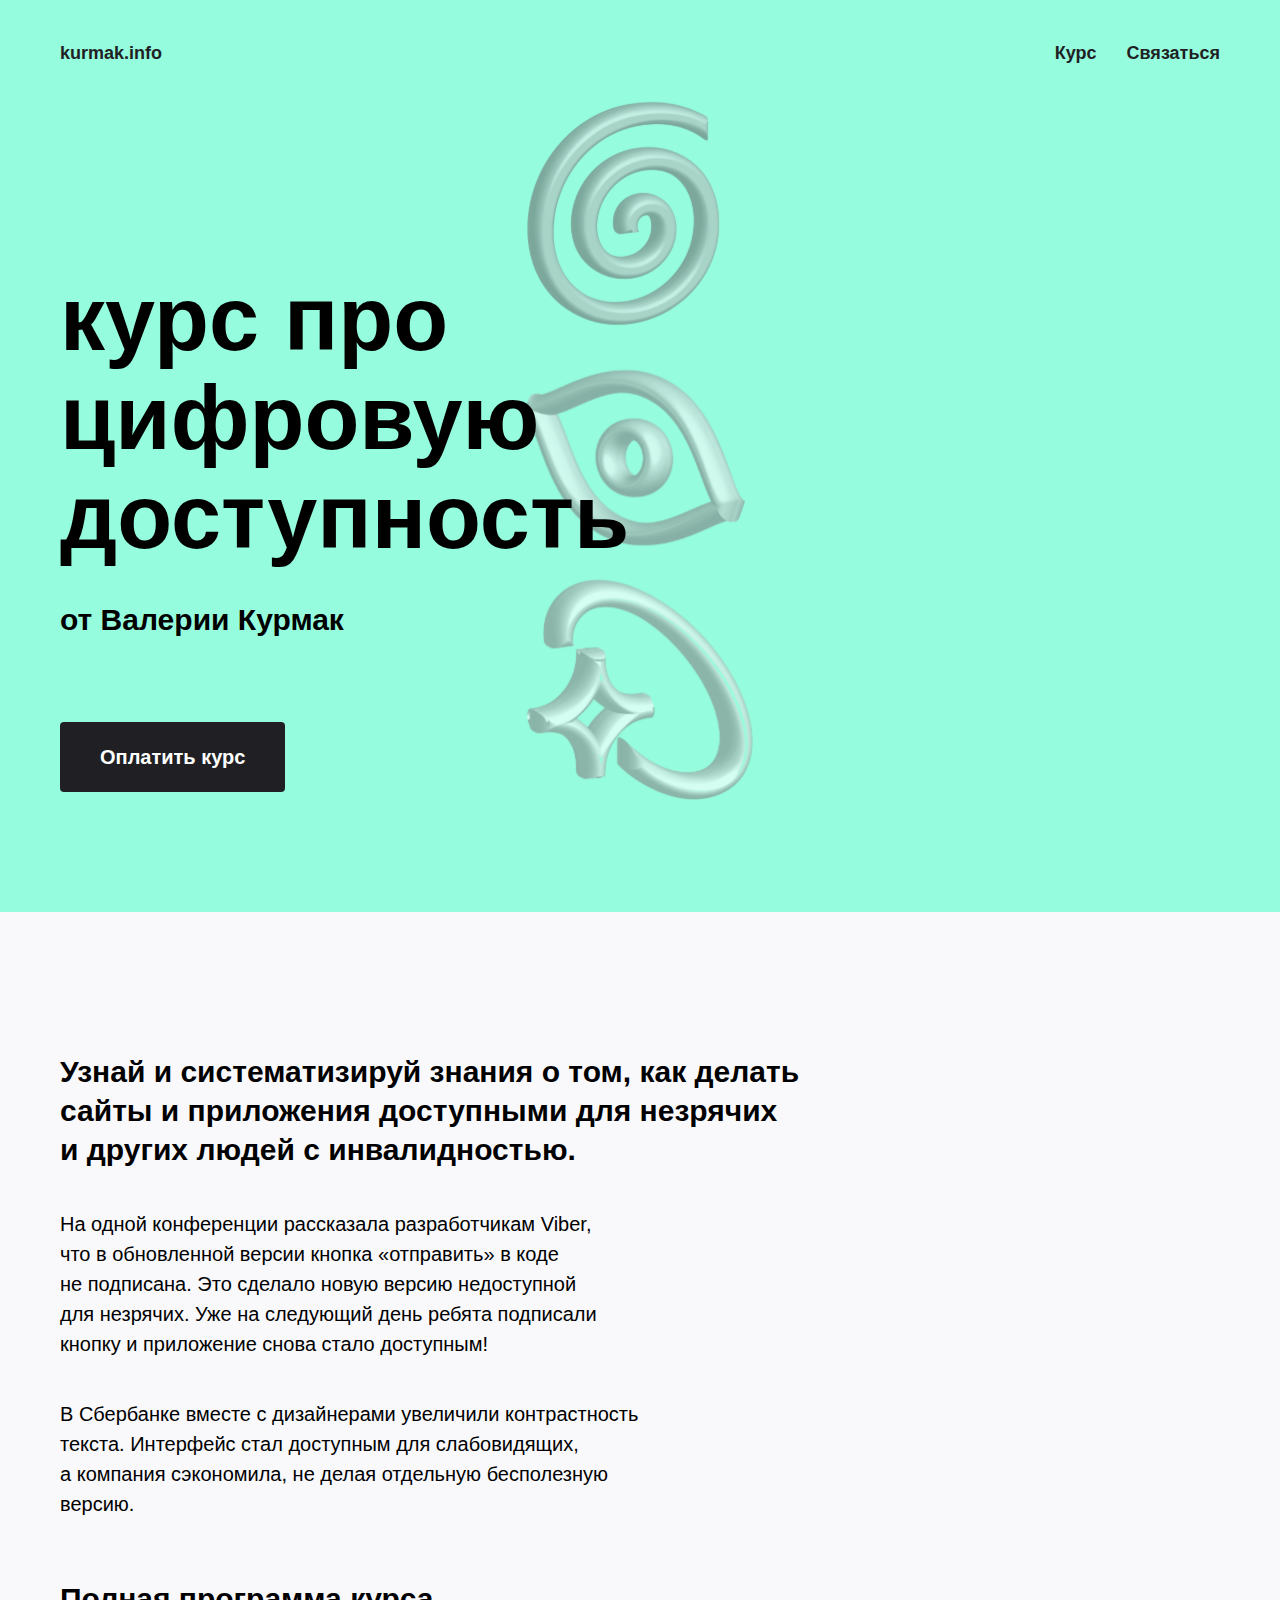
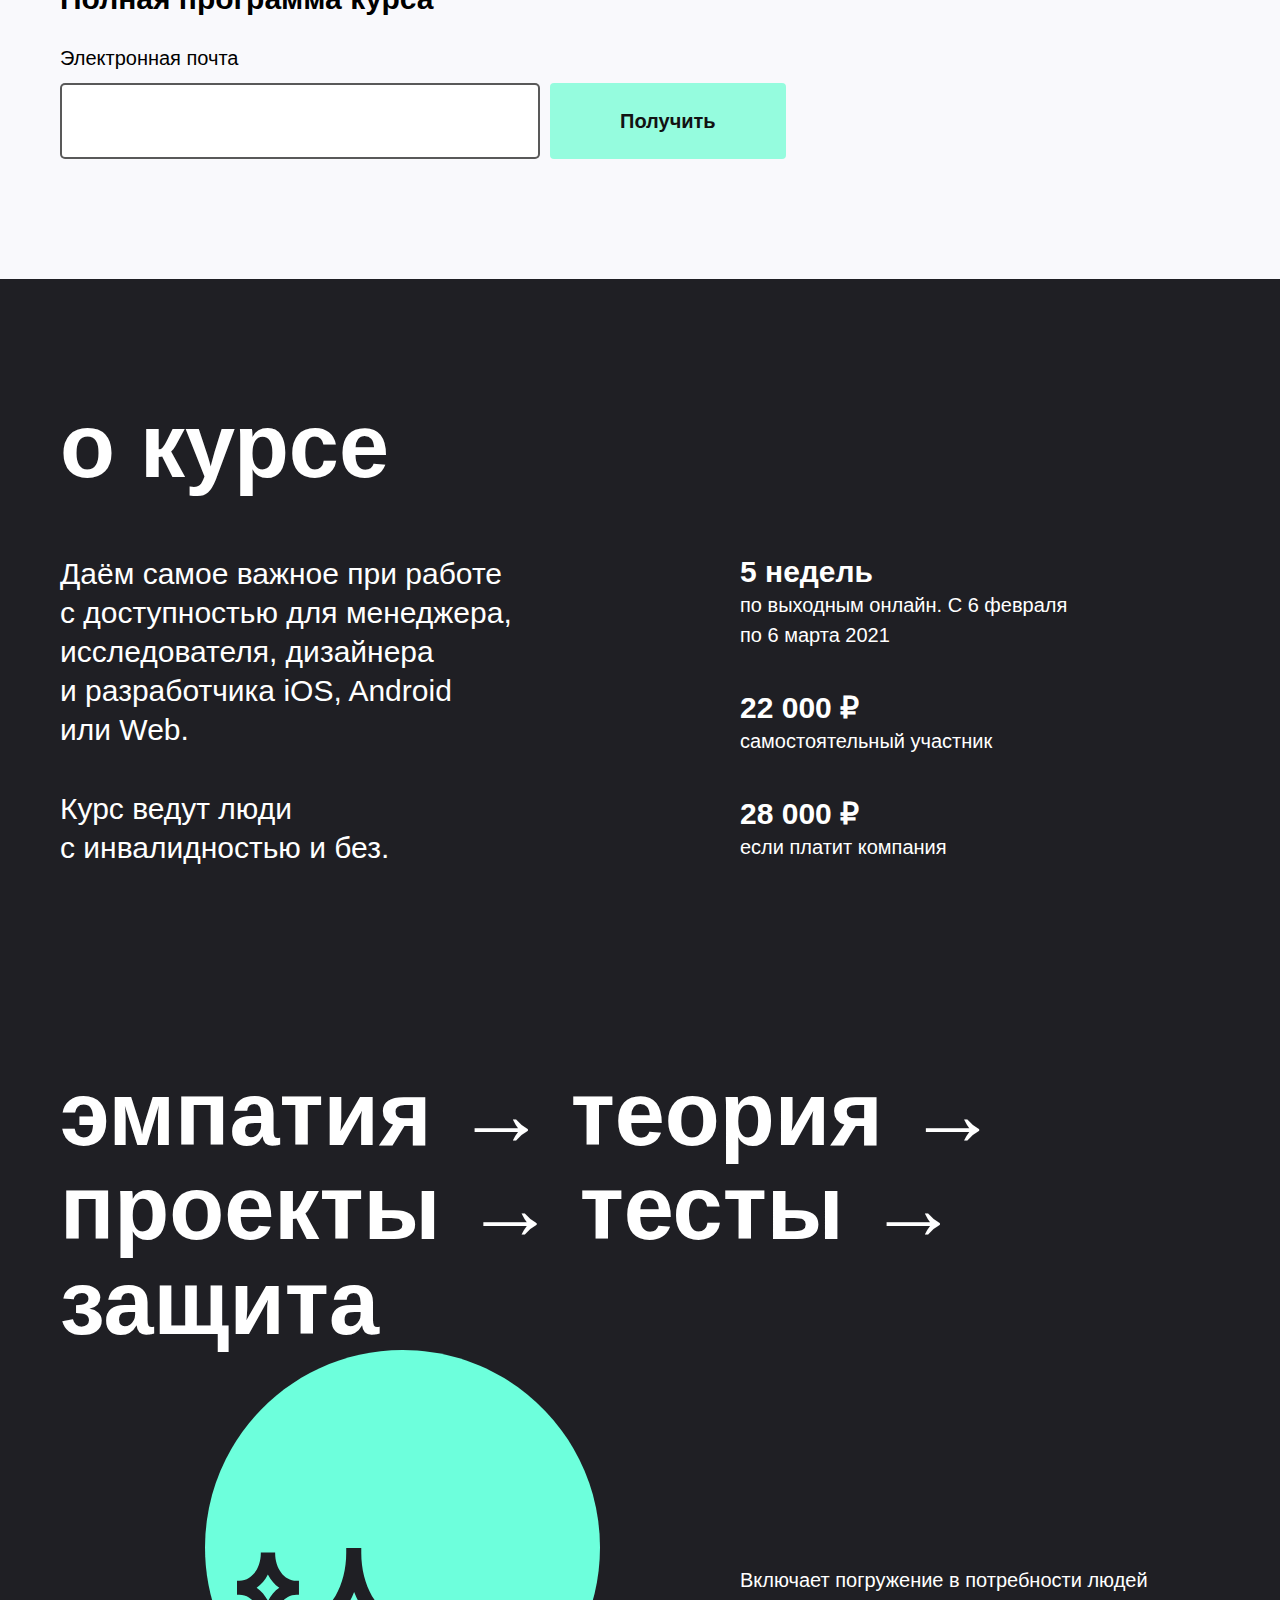
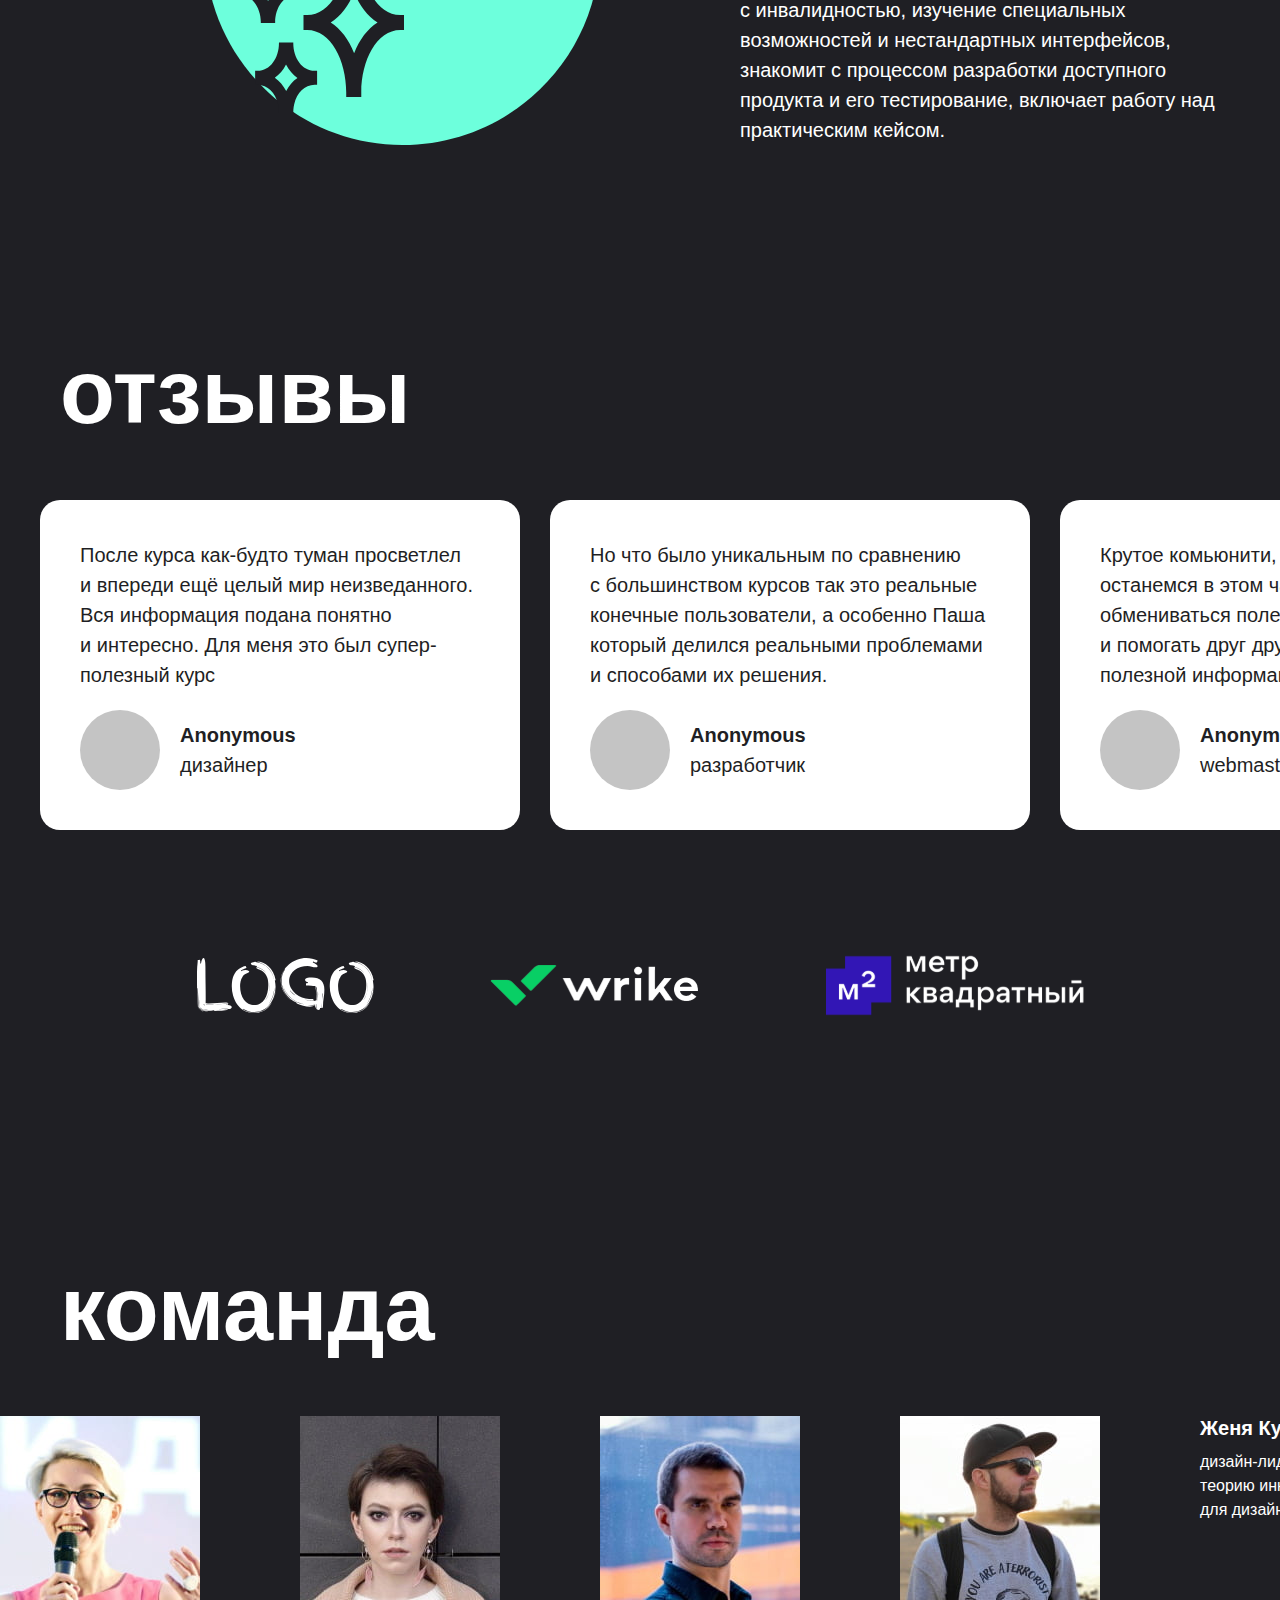
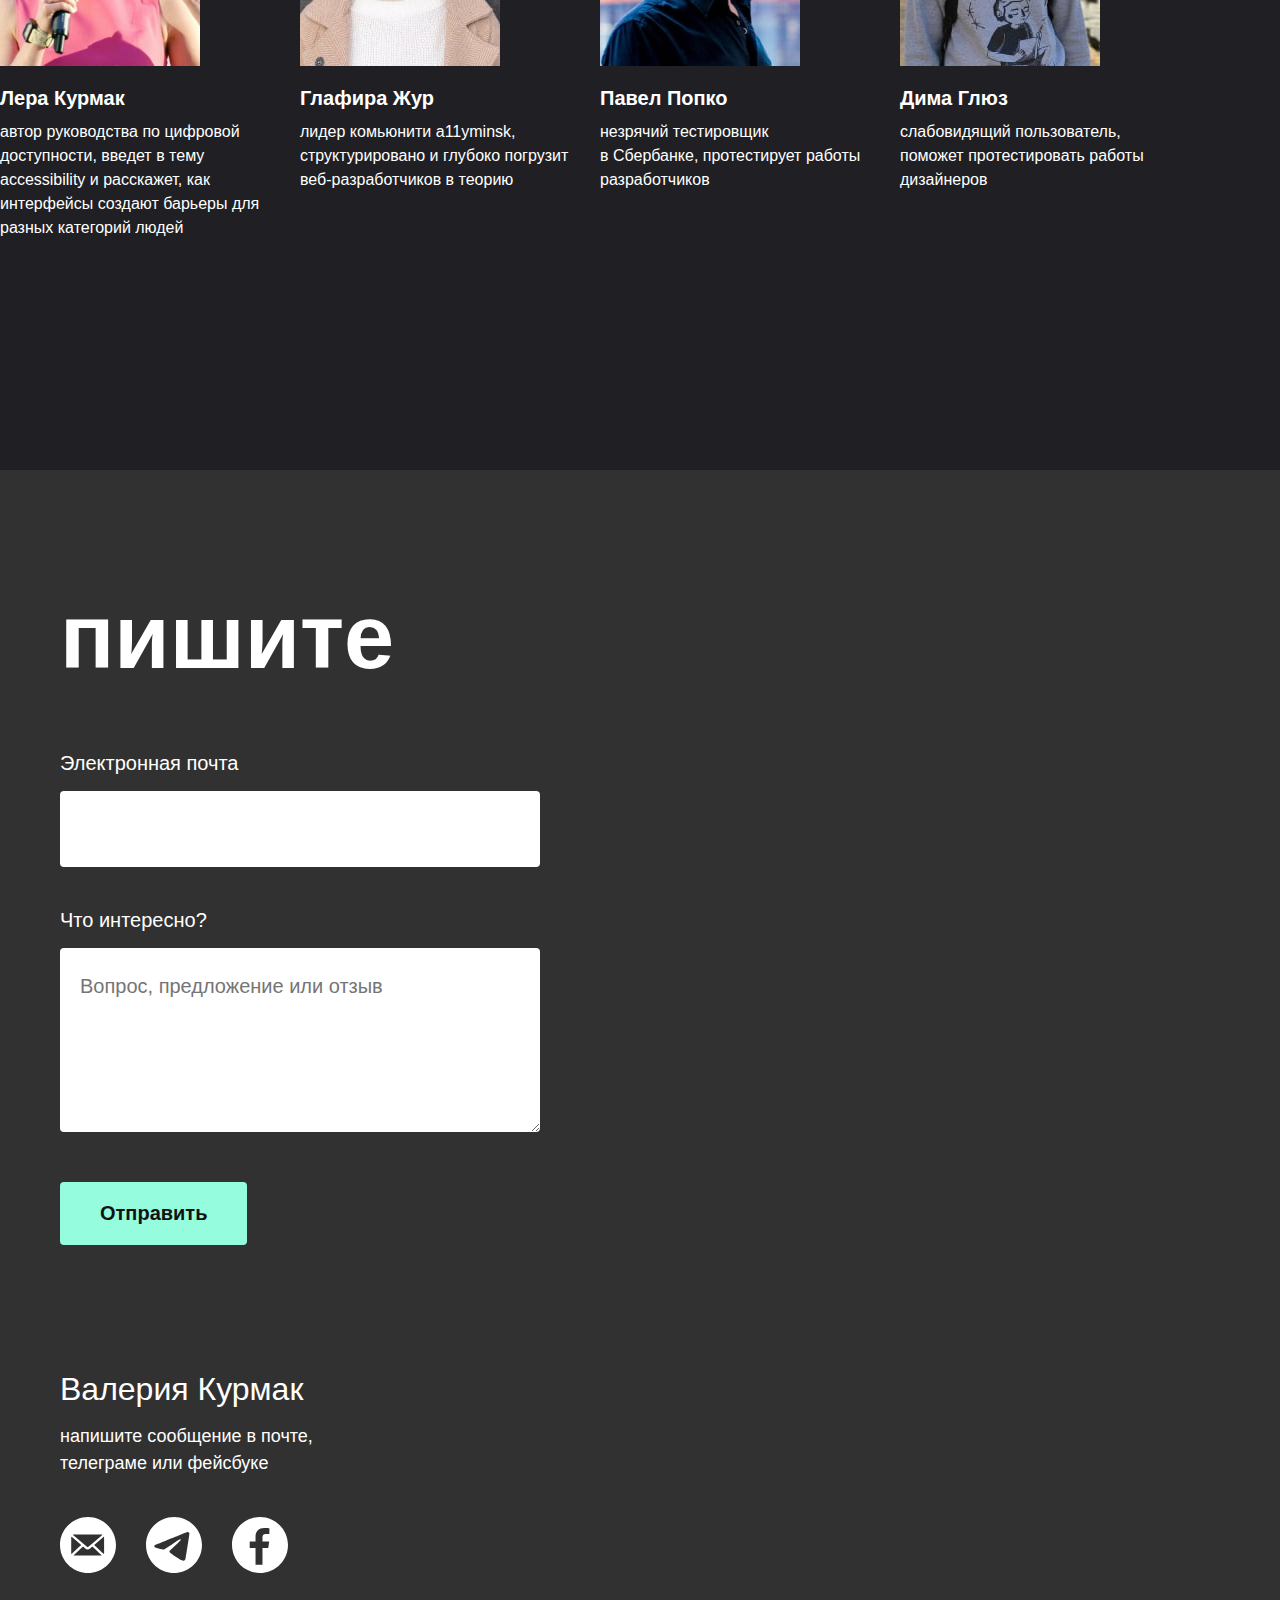
==== course/index.html @ 21c30cd4 "add team slider" ====
<!DOCTYPE html>
<html lang="ru">
<head>
    <meta charset="UTF-8">
    <meta name="viewport" content="width=device-width, initial-scale=1.0">
    <link rel="stylesheet" href="../styles/style.css">
    <link rel="stylesheet" href="../styles/responsive.css">
    <title>Курс - Валерия Курмак</title>
</head>
<body>
    <header class="header">
        <div class="container">
            <nav class="nav color--dark">
                <a href="../" class="nav__item nav__item--logo" aria-label="Перейти на главную страницу">kurmak.info</a>
                <a href="" class="nav__item">Курс</a>
                <a href="#" class="nav__item">Связаться</a>
            </nav>
        </div>
    </header>
    <main>
        <section class="course-top" role="banner">
            <div class="container">
                <h1 class="course-top__heading">курс про цифровую доступность</h1>
                <p class="course-top__sub">от&nbsp;Валерии Курмак</p>
                <a href="" class="btn btn--dark course-top__btn">Оплатить курс</a>
            </div>
        </section>
        <section class="course-info">
            <div class="container">
                <h3 class="course-info__heading">Узнай и&nbsp;систематизируй знания о&nbsp;том, как делать сайты и&nbsp;приложения доступными для незрячих и&nbsp;других людей с&nbsp;инвалидностью.</h3>
                <p class="course-info__par">На&nbsp;одной конференции рассказала разработчикам Viber, что в&nbsp;обновленной версии кнопка «отправить» в&nbsp;коде не&nbsp;подписана. Это сделало новую версию недоступной для незрячих. Уже на&nbsp;следующий день ребята подписали кнопку и&nbsp;приложение снова стало доступным!</p>
                <p class="course-info__par course-info__par--mb">В&nbsp;Сбербанке вместе с&nbsp;дизайнерами увеличили контрастность текста. Интерфейс стал доступным для слабовидящих, а&nbsp;компания сэкономила, не&nbsp;делая отдельную бесполезную версию.</p>
                <h3 class="course-info__heading course-info__heading--mb">Полная программа курса</h3>
                <form action="" class="course-form">
                    <label for="course-email" class="course-form__label">Электронная почта</label>
                    <div class="course-form__fields">
                        <input id="course-email" type="email" class="course-form__email">
                        <button type="submit" class="btn btn--mint course-form__btn">Получить</button>
                    </div>
                </form>
            </div>
        </section>
        <section class="about section">
            <div class="container">
                <h2>о курсе</h2>
                <div class="about__content">
                    <div class="about__left">
                        <p class="about__left-par about__left-par--mb">Даём самое важное при работе с&nbsp;доступностью для менеджера, исследователя, дизайнера и&nbsp;разработчика iOS, Android или Web.</p>
                        <p class="about__left-par">Курс ведут люди с&nbsp;инвалидностью и&nbsp;без.</p>
                    </div>
                    <div class="about__right">
                        <p class="about__right-par about__right-par--mb">
                            <span class="about__bold">5&nbsp;недель</span>
                            по&nbsp;выходным онлайн.
                            С&nbsp;6&nbsp;февраля по&nbsp;6&nbsp;марта&nbsp;2021
                        </p>
                        <p class="about__right-par about__right-par--mb">
                            <span class="about__bold">22&nbsp;000&nbsp;₽</span>
                            самостоятельный участник
                        </p>
                        <p class="about__right-par">
                            <span class="about__bold">28&nbsp;000&nbsp;₽</span>
                            если платит компания
                        </p>
                    </div>
                </div>
            </div>
        </section>

        <section class="empathy">
            <div class="container empathy__container">
                <ol class="empathy__title">
                    <li class="empathy__title-item">эмпатия&nbsp;→</li>
                    <li class="empathy__title-item">теория&nbsp;→</li>
                    <li class="empathy__title-item">проекты&nbsp;→</li>
                    <li class="empathy__title-item">тесты&nbsp;→</li>
                    <li class="empathy__title-item">защита</li>
                </ol>
                <img class="empathy__img" src="../images/mint-circle.svg" alt="" role="presentation">
                <p class="empathy__text">Включает погружение в&nbsp;потребности людей с&nbsp;инвалидностью, изучение специальных возможностей и&nbsp;нестандартных интерфейсов, знакомит с&nbsp;процессом разработки доступного продукта и&nbsp;его тестирование, включает работу над практическим кейсом.</p>
            </div>
        </section>

        <section class="reviews">
            <div class="container reviews__container">
                <h2>отзывы</h2>
            </div>
            <ul class="reviews__wrap slider">
                <li class="reviews__item review slide">
                    <p class="review__text">После курса как-будто туман просветлел и&nbsp;впереди ещё целый мир неизведанного. Вся информация подана понятно и&nbsp;интересно. Для меня это был супер-полезный курс</p>
                    <div class="review__info">
                        <div class="review__pic"></div>
                        <div class="review__author">
                            <p class="review__name">Anonymous</p>
                            <p class="review__job">дизайнер</p>
                        </div>
                    </div>
                </li>
                <li class="reviews__item review slide">
                    <p class="review__text">Но&nbsp;что было уникальным по&nbsp;сравнению с&nbsp;большинством курсов так это реальные конечные пользователи, а&nbsp;особенно Паша который делился реальными проблемами и&nbsp;способами их решения.</p>
                    <div class="review__info">
                        <div class="review__pic"></div>
                        <div class="review__author">
                            <p class="review__name">Anonymous</p>
                            <p class="review__job">разработчик</p>
                        </div>
                    </div>
                </li>
                <li class="reviews__item review slide">
                    <p class="review__text">Крутое комьюнити, надеюсь мы и&nbsp;дальше останемся в&nbsp;этом чате и&nbsp;будем обмениваться полезной информацией и&nbsp;помогать друг другу. Очень много полезной информации</p>
                    <div class="review__info">
                        <div class="review__pic"></div>
                        <div class="review__author">
                            <p class="review__name">Anonymous</p>
                            <p class="review__job">webmaster</p>
                        </div>
                    </div>
                </li>
            </ul>
        </section>

        <section class="logos">
            <div class="container logos__container">
                <div class="logos__wrap">
                    <img class="logos__img logos__img--logo" src="../images/logo-logo.svg" alt="Компания ЛОГО">
                </div>
                <div class="logos__wrap">
                    <img class="logos__img logos__img--wrike" src="../images/wrike-logo.svg" alt="Компания Райк">
                </div>
                <div class="logos__wrap">
                    <img class="logos__img logos__img--m2" src="../images/m2-logo.svg" alt="Компания Метр квадратный">
                </div>
            </div>
        </section>

        <section class="team">
            <div class="container team__container">
                <h2>команда</h2>
            </div>
            <div class="team__wrap slider">
                <div class="team__item person slide">
                    <img src="../images/team-lera.jpg" alt="" class="person__img">
                    <p class="person__name">Лера Курмак</p>
                    <p class="person__description">автор руководства по&nbsp;цифровой доступности, введет в&nbsp;тему accessibility и&nbsp;расскажет, как интерфейсы создают барьеры для разных категорий людей</p>
                </div>
                <div class="team__item person slide">
                    <img src="../images/team-glafira.jpg" alt="" class="person__img">
                    <p class="person__name">Глафира Жур</p>
                    <p class="person__description">лидер комьюнити a11yminsk, структурировано и&nbsp;глубоко погрузит веб-разработчиков в&nbsp;теорию</p>
                </div>
                <div class="team__item person slide">
                    <img src="../images/team-pasha.jpg" alt="" class="person__img">
                    <p class="person__name">Павел Попко</p>
                    <p class="person__description">незрячий тестировщик в&nbsp;Сбербанке, протестирует работы разработчиков</p>
                </div>
                <div class="team__item person slide">
                    <img src="../images/team-dima.jpg" alt="" class="person__img">
                    <p class="person__name">Дима Глюз</p>
                    <p class="person__description">слабовидящий пользователь, поможет протестировать работы дизайнеров</p>
                </div>
                <div class="team__item person slide">
                    <p class="person__name">Женя Кузнецов</p>
                    <p class="person__description">дизайн-лид в&nbsp;Сбербанке, выдаст теорию инклюзивного дизайна для дизайнеров</p>
                </div>
                <div class="team__item person slide">
                    <p class="person__name">Катя Соколова</p>
                    <p class="person__description">игровой UX/UI дизайнер, погрузит в&nbsp;доступность геймдизайна</p>
                </div>
                <div class="team__item person slide">
                    <p class="person__name">Женя Некрасов</p>
                    <p class="person__description">незрячий программист, расскажет о&nbsp;киберпанке и&nbsp;нейтроинтерфейсах, включая те, что внедрил себе в&nbsp;руку</p>
                </div>
                <div class="team__item person slide">
                    <p class="person__name">Миша Рубанов</p>
                    <p class="person__description">iOS&nbsp;lead в&nbsp;ДоДо, на&nbsp;примерах расскажет теорию для iOS-разработчиков</p>
                </div>
                <div class="team__item person slide">
                    <p class="person__name">Ваня Бакаидов</p>
                    <p class="person__description">разработчик c&nbsp;ДЦП, автор Linka, расскажет о&nbsp;технологиях для людей с&nbsp;нарушением моторики и&nbsp;речи</p>
                </div>
                <div class="team__item person slide">
                    <p class="person__name">Лара Симонова</p>
                    <p class="person__description">информационный архитектор в&nbsp;Miro, на&nbsp;примерах покажет, как информационная архитектура влияет на&nbsp;доступность</p>
                </div>
                <div class="team__item person slide">
                    <p class="person__name">Кирилл Улитин</p>
                    <p class="person__description">UX&nbsp;Architect в&nbsp;Новые облачные технологии, расскажет, какие изменения в&nbsp;оценке контрастности и&nbsp;не&nbsp;только ждут нас во&nbsp;WCAG 3.0</p>
                </div>
            </div>
        </section>





        <section class="write section" id="write">
            <div class="container">
                <h2>пишите</h2>
                <form action="" class="main-form">
                    <div class="main-form__field main-form__field--first">
                        <label for="email" class="main-form__label">Электронная почта</label>
                        <input id="email" type="email" class="main-form__input">
                    </div>
                    <div class="main-form__field main-form__field--last">
                        <label for="question" class="main-form__label">Что интересно?</label>
                        <textarea id="question" cols="30" rows="4" placeholder="Вопрос, предложение или отзыв" class="main-form__input"></textarea>
                    </div>
                    <button type="submit" class="btn btn--mint write__btn">Отправить</button>
                </form>
            </div>
        </section>
    </main>
    <footer class="footer">
        <div class="container">
            <p class="footer__title">Валерия Курмак</p>
            <p class="footer__text">напишите сообщение в&nbsp;почте, телеграме или&nbsp;фейсбуке</p>
            <nav class="footer__nav" aria-label="Социальные ссылки">
                <a class="footer__link" href="#" aria-label="">
                    <img src="../images/message.svg" role="presentation">
                </a>
                <a class="footer__link" href="#">
                    <img src="../images/telegram.svg" role="presentation">
                </a>
                <a class="footer__link" href="#">
                    <img src="../images/facebook.svg" role="presentation">
                </a>
            </nav>
        </div>
    </footer>
</body>
</html>
---- styles/style.css ----
:root {
    --dark: #1F1F24;
    --dark-grey: #313131;
    --mint: #95FCDE;
    --mint-hover: #6fe2c1;
    --offset: calc((100vw - 1160px) / 2);
}

@font-face{font-family:'Inter';src:url(../fonts/Inter-Regular.ttf) format("ttf");font-weight:400;font-style:normal;font-display:swap}
@font-face{font-family:'Inter';src:url(../fonts/Inter-SemiBold.ttf) format("ttf");font-weight:600;font-style:normal;font-display:swap}

html {
    scroll-behavior: smooth;
}

body {
    margin: 0;
    font-family: 'Inter', sans-serif;
    font-size: 10px;
    line-height: 1.5;
    display: flex;
    flex-direction: column;
}

main {
    flex: 1;
    overflow-x: hidden;
}

.container {
    width: 95%;
    max-width: 1160px;
    margin: 0 auto;
}

a {
    color: inherit;
    transition: all 0.3s ease-in-out;
}

img {
    display: block;
    max-width: 100%;;
}

h1 {
    margin-top: 0;
    margin-bottom: 40px;
    font-size: 9em;
    line-height: 1.1;
    font-weight: 600;
}

h2 {
    margin-top: 0;
    margin-bottom: 60px;
    font-size: 9em;
    line-height: 1.05;
    font-weight: 600;
}

h3 {
    margin-top: 0;
    margin-bottom: 10px;
    font-size: 3em;
    line-height: 1.2;
    font-weight: 600;
}

p {
    margin-top: 0;
}

.text {
    margin: 0;
    font-size: 1.6em;
}

.color--mint {
    color: var(--mint);
}

.color--dark {
    color: var(--dark);
}

.section {
    padding-top: 120px;
}

.btn {
    font-size: 2em;
    font-weight: 600;
    text-decoration: none;
    padding: 20px 40px;
    border-radius: 4px;
    text-decoration: none;
    border: none;
    display: inline-block;
    cursor: pointer;
    box-sizing: border-box;
    text-align: center;
}

.btn--mint {
    background-color: var(--mint);
    color: #121212;
}

.btn--mint:hover,
.btn--mint:focus {
    background-color: var(--mint-hover);
}

.btn--dark {
    background-color: var(--dark);
    color: white;
}

.btn--dark:hover,
.btn--dark:focus {
    opacity: 0.9;
}

/* slider */

.slider {
    display: flex;
    overflow-x: auto;
    scroll-snap-type: x mandatory;
    scroll-padding: 0 var(--offset);
}

.slider::-webkit-scrollbar {
    display: none;
}

.slider::before,
.slider::after {
    content: '';
    display: block;
    width: var(--offset);
}

.slide {
    scroll-snap-align: start;
}

/* header */

.header {
    position: absolute;
    color: white;
    left: 0;
    right: 0;
    top: 0;
    z-index: 2;
}

.nav {
    display: flex;
    justify-content: space-between;
    align-items: center;
    padding-top: 40px;
}

.nav__item {
    font-size: 1.8em;
    text-decoration: none;
    margin-left: 30px;
    font-weight: 600;
}

.nav__item--logo {
    padding-left: 0;
    margin-right: auto;
    margin-left: 0;
}

.nav__item:hover,
.nav__item:focus {
    text-decoration: underline;
    text-underline-position: under;
}

/* banner */

.banner {
    background: var(--dark);
    color: white;
    padding-top: 240px;
    padding-bottom: 150px;
    position: relative;
}

.banner__eye {
    position: absolute;
    right: 0;
    top: 7%;
    display: block;
    width: 25vw;
    z-index: 1;
    animation: scaleEye 4s ease-in-out infinite;
}

@keyframes scaleEye {
    0% {
        transform: scale(1);
    }

    45%, 55% {
        transform: scale(1.05);
    }

    100% {
        transform: scale(1);
    }
}

.banner__container {
    text-align: center;
}

.banner__title {
    width: 85%;
    margin-left: auto;
    margin-right: auto;
    position: relative;
    z-index: 2;
}

.banner__text {
    max-width: 540px;
    margin: 0 auto 60px;
    font-size: 2em;
}

/* reasons */

.limit {
    display: grid;
    grid-template-rows: auto 1fr 1fr;
    grid-template-columns: 1fr 1fr 1fr;
    grid-auto-flow: column;
    text-align: center;
    grid-gap: 30px;
    margin-top: 50px;
    max-width: 500px;
    justify-items: center;
    align-items: baseline;
}

.limit__type {
    font-weight: 600;
    font-size: 1.5em;
    margin-bottom: 0;
}

.limit__item {
    display: flex;
    flex-direction: column;
    align-items: center;
    height: 100%;
}

.limit__title {
    font-size: 1.5em;
    margin-bottom: 15px;
    margin-top: 15px;
}

.limit__pic {
    max-width: 95px;
    max-height: 95px;
    margin: auto 0;
}

.reason-list {
    display: grid;
    grid-template-columns: 1fr 1fr;
    grid-gap: 50px;
    padding: 0;
}

.reason-list__item::marker {
    color: transparent;
}

.reason-list__item--column {
    grid-row: 1/3;
}

.reason-list__num {
    display: flex;
    color: rgba(0,0,0,0.5);
    font-weight: 600;
    font-size: 2.8em;
    width: 70px;
    height: 70px;
    justify-content: center;
    align-items: center;
    line-height: 1;
    border: 1px solid #c4c4c4;
    border-radius: 50%;
    margin-bottom: 30px;
}

.reason-list__text {
    font-size: 2em;
    margin-bottom: 0;
}

.reasons {
    padding-bottom: 160px;
}

.reason-list__item--margin {
    margin-top: -50px;
}

/* why me */

.why-me {
    background: var(--dark);
    color: white;
    padding-bottom: 180px;
}

.why-me__content {
    display: grid;
    grid-template-columns: 4fr 3fr;
    grid-gap: 40px 30px;
    grid-template-rows: max-content;
}

.why-me__img {
    grid-row: 1/3;
}

.why-me__text {
    font-size: 2em;
    margin: 0;
    margin-top: -1%;
}


/* write */

.write {
    background: var(--dark-grey);
    color: white;
    padding-bottom: 120px;
}

.main-form {
    max-width: 480px;
}

.main-form__field {
    display: flex;
    flex-direction: column;
}

.main-form__label {
    font-size: 2em;
    line-height: 1.8;
    margin-bottom: 10px;
}

.main-form__field--first {
    margin-bottom: 35px;
}

.main-form__field--last {
    margin-bottom: 50px;
}

.main-form__input {
    border-radius: 4px;
    padding: 20px;
    font-family: inherit;
    font-size: 2em;
    line-height: 1.8;
    color: rgba(18, 18, 18, 0.65);
    border: none;
}

/* footer */

.footer {
    background: var(--dark-grey);
    color: white;
    padding-bottom: 120px;
}

.footer__title {
    font-weight: 60;
    font-size: 3.2em;
    margin-bottom: 10px;
}

.footer__text {
    font-size: 1.8em;
    max-width: 300px;
    margin-bottom: 40px;
}

.footer__nav {
    display: flex;
    align-items: center;
}

.footer__link {
    margin-right: 30px;
}

.footer__link:hover,
.footer__link:focus {
    opacity: 0.7;
}

/* course top */

.course-top {
    background-color: var(--mint);
    padding-top: 270px;
    padding-bottom: 120px;
    background-image: url(../images/figures.svg);
    background-position: center;
    background-repeat: no-repeat;
}

.course-top__heading {
    margin-bottom: 30px;
    width: 50%;
}

.course-top__sub {
    font-weight: 600;
    font-size: 3em;
    margin-bottom: 80px;
}

/* course info */

.course-info {
    padding-top: 140px;
    padding-bottom: 120px;
    background-color: #F9F9FC;
}

.course-info__heading {
    line-height: 1.3;
    width: 70%;
    margin-bottom: 40px;
}

.course-info__par {
    font-size: 2em;
    max-width: 600px;
    margin-bottom: 40px;
}

.course-info__par--mb {
    margin-bottom: 60px;
}

.course-info__heading--mb {
    margin-bottom: 25px;
}

.course-form__label {
    font-size: 2em;
    margin-bottom: 10px;
    display: block;
}

.course-form__fields {
    display: flex;
}

.course-form__email {
    width: 480px;
    border: 2px solid rgba(0,0,0,0.65);
    border-radius: 5px;
    margin-right: 10px;
    box-sizing: border-box;
    padding: 20px;
    font-size: 2em;
}

.course-form__btn {
    padding: 20px 70px;
    line-height: 1.8;
}

/* about */

.about {
    background: var(--dark);
    color: white;
    padding-bottom: 200px;
}

.about__content {
    display: grid;
    grid-template-columns: 1fr 1fr;
    grid-gap: 200px;
}

.about__left-par {
    margin-bottom: 0;
    font-size: 3em;
    line-height: 1.3;
}

.about__right-par {
    margin-bottom: 0;
    font-size: 2em;
}

.about__left-par--mb,
.about__right-par--mb {
    margin-bottom: 40px;
}

.about__bold {
    font-size: 1.5em;
    line-height: 1.2;
    display: block;
    font-weight: 600;
}

/* empathy */

.empathy {
    background: var(--dark);
    color: white;
    padding-bottom: 200px;
}

.empathy__container {
    display: grid;
    grid-template-columns: 1fr 1fr;
    grid-column-gap: 200px;
}

.empathy__title {
    font-size: 9em;
    line-height: 1.05;
    font-weight: 600;
    margin: 0;
    grid-column:1/3;
    padding: 0;
    display: flex;
    align-items: center;
    flex-wrap: wrap;
}

.empathy__title-item {
    margin-right: 0.27em;
}

.empathy__title-item::marker {
    color: transparent;
}

.empathy__img {
    justify-self: end;
    position: relative;
    left: 60px;
}

.empathy__text {
    font-size: 2em;
    margin-bottom: 0;
    align-self: end;
}

/* reviews */

.reviews {
    background: var(--dark);
    color: white;
    padding-bottom: 70px;
}

.review {
    background-color: white;
    color: var(--dark);
    border-radius: 20px;
    padding: 40px;
    font-size: 2em;
    display: flex;
    flex-direction: column;
    min-width: 480px;
    box-sizing: border-box;
}

.review:not(:last-of-type) {
    margin-right: 30px;
}

.review::marker {
    color: transparent;
}

.review__info {
    display: flex;
    align-items: center;
}

.review__text {
    margin-bottom: 20px;
    flex: 1;
}

.review__pic {
    border-radius: 50%;
    width: 80px;
    height: 80px;
    background-color: #c4c4c4;
    margin-right: 20px;
}

.review__author {
    display: flex;
    flex-direction: column;
    justify-content: center;
}

.review__name {
    margin-bottom: 0;
    font-weight: 600;
}

.review__job {
    margin-bottom: 0;
}

/* logos */

.logos {
    background: var(--dark);
    padding-bottom: 200px;
}

.logos__container {
    display: flex;
    align-items: center;
    justify-content: center;
    flex-wrap: wrap;
    max-width: 80%;
}

.logos__wrap {
    margin: 0 30px;
}

/* team */

.team {
    background: var(--dark);
    color: white;
    padding-bottom: 230px;
}

.person {
    min-width: 270px;
}

.person:not(:last-of-type) {
    margin-right: 30px;
}

.person__name {
    font-weight: 600;
    font-size: 2em;
    line-height: 1.2;
    margin-bottom: 10px;
}

.person__description {
    font-size: 1.6em;
    margin-bottom: 0;
}

.person__img {
    width: 200px;
    height: 250px;
    object-fit: cover;
    object-position: center;
    margin-bottom: 20px;
}
---- styles/responsive.css ----
@media (max-width: 1200px) {
    .banner__eye {
        top: 10%;
    }

    .course-top {
        background-position: right center;
    }
    
    .reason-list {
        grid-gap: 60px;
    }

    .reason-list__item--margin {
        margin-top: 0;
    }
}

@media (max-width: 960px) {
    h1 {
        font-size: 8em;
        margin-bottom: 50px;
    }

    .banner__eye {
        right: -40px;
    }

    .banner__text {
        margin-bottom: 80px;
    }

    h2 {
        font-size: 8em;
        margin-bottom: 40px;
    }

    .reason-list {
        grid-template-columns: 1fr;
    }

    .empathy__title {
        font-size: 8em;
    }

    .why-me__content {
        grid-template-columns: 1fr 1fr;
    }

    .about__content {
        grid-gap: 100px;
    }

    .empathy__container {
        grid-column-gap: 100px;
    }

    .empathy__img {
        left: 10px;
        width: 365px;
    }

    .logos__wrap {
        margin: 0 20px;
    }

    .logos__img--logo {
        width: 110px;
    }

    .logos__img--wrike {
        width: 210px;
    }

    .logos__img--m2 {
        width: 160px;
    }
}

@media (max-width: 768px) {
    .banner__eye {
        width: 190px;
    }
    
    .section {
        padding-top: 100px;
    }

    .course-top {
        padding-bottom: 150px;
        background-size: 250px;
    }

    .reasons,
    .why-me {
        padding-bottom: 120px;
    }

    .write {
        padding-bottom: 80px;
    }

    .course-info {
        padding-top: 110px;
    }

    .about,
    .empathy,
    .logos,
    .team {
        padding-bottom: 140px;
    }

    .reviews {
        padding-bottom: 50px;
    }

    .why-me__content {
        grid-template-columns: 1fr;
    }

    .why-me__img {
        grid-row: 1;
        width: 100%;
    }

    .why-me__text {
        margin-top: 0;
    }

    .about__content {
        grid-template-columns: 1fr;
        grid-gap: 80px;
    }

    .empathy__container {
        grid-gap: 85px;
        grid-template-columns: 1fr;
        position: relative;
    }

    .empathy__title {
        flex-direction: column;
        align-items: flex-start;
        grid-column: 1/2;
        position: relative;
        z-index: 2;
    }

    .empathy__img {
        position: absolute;
        top: 20%;
        left: auto;
        right: -15%;
        z-index: 1;
    }

    .course-top__heading {
        width: 85%;
    }
}

@media (max-width: 640px) {
    h1 {
        font-size: 6em;
    }

    .limit {
        max-width: initial;
    }

    .course-form__fields {
        flex-wrap: wrap;
        max-width: 480px;
    }

    .course-form__email {
        width: 100%;
        margin-right: 0;
        margin-bottom: 20px;
    }

    .course-form__btn {
        padding-top: 15px;
        padding-bottom: 15px;
        width: 100%;
    }

    .empathy__img {
        width: 250px;
        top: 35%;
        right: -12%;
    }

    .course-top__heading {
        margin-bottom: 25px;
    }

    .course-top__sub {
        font-size: 2.7em;
    }
}

@media (max-width: 480px) {
    h1 {
        font-size: 4em;
        margin-bottom: 30px;
    }

    .banner__eye {
        width: 160px;
    }

    h2 {
        font-size: 5em;
    }

    .empathy__title {
        font-size: 5em;
    }

    h3 {
        font-size: 2.4em;
    }

    .section {
        padding-top: 60px;
    }

    .course-top {
        padding-top: 225px;
        padding-bottom: 70px;
        background-size: 200px;
        background-position: 110% center;
    }

    .course-top__btn {
        width: 100%;
    }

    .course-info {
        padding-top: 40px;
        padding-bottom: 60px;
    }

    .nav__item {
        font-size: 1.6em;
    }

    .btn {
        font-size: 1.6em;
        line-height: 2.2;
        padding: 10px 65px;
    }

    .logos__container {
        max-width: 100%;
    }

    .about,
    .empathy,
    .logos {
        padding-bottom: 120px;
    }

    .reviews,
    .why-me {
        padding-bottom: 100px;
    }

    .team {
        padding-bottom: 155px;
    }

    .banner {
        padding-top: 185px;
        padding-bottom: 50px;
    }

    .reasons {
        padding-bottom: 80px;
    }

    .banner__text {
        font-size: 1.6em;
        margin-bottom: 60px;
    }

    .reason-list__num {
        width: 46px;
        height: 46px;
        margin-bottom: 20px;
        font-size: 1.6em;
    }

    .reason-list__text {
        font-size: 1.6em;
    }

    .limit {
        margin-top: 25px;
        grid-gap: 20px;
    }

    .limit__type {
        font-size: 1.3em;
    }

    .limit__pic {
        max-width: 75px;
        max-height: 75px;
    }

    .limit__title {
        font-size: 1.3em;
        margin-top: 10px;
        margin-bottom: 10px;
        line-height: 1.2;
    }

    .why-me__content {
        grid-gap: 30px;
    }

    .why-me__text {
        font-size: 1.6em;
    }

    .main-form__label {
        font-size: 1.6em;
        margin-bottom: 5px;
    }

    .main-form__input {
        padding: 15px;
        font-size: 1.6em;
    }

    .main-form__field--first {
        margin-bottom: 25px;
    }

    .main-form__field--last {
        margin-bottom: 30px;
    }

    textarea.main-form__input {
        height: 100px;
        box-sizing: border-box;
    }

    .write__btn {
        width: 100%;
    }

    .footer__title {
        font-size: 2.4em;
    }

    .footer__text {
        font-size: 1.6em;
    }

    .footer__link {
        margin-right: 25px;
        width: 48px;
        height: 48px;
    }

    .course-info__heading {
        line-height: 1.5;
        width: 100%;
        margin-bottom: 20px;
        font-size: 2em;
    }

    .course-info__par {
        font-size: 1.6em;
        margin-bottom: 25px;
    }

    .course-info__heading--mb {
        margin-bottom: 20px;
    }

    .course-form__label {
        font-size: 1.6em;
        margin-bottom: 5px;
    }

    .course-form__email {
        padding: 15px;
        font-size: 1.6em;
    }

    .about__left-par {
        font-size: 1.6em;
        line-height: 1.5;
    }

    .about__left-par--mb {
        margin-bottom: 25px;
    }

    .about__content {
        grid-gap: 60px;
    }

    .about__right-par {
        font-size: 1.6em;
    }

    .empathy__text {
        font-size: 1.6em;
        position: relative;
        z-index: 2;
    }

    .empathy__container {
        grid-gap: 45px;
    }

    .empathy__img {
        width: 150px;
        top: 34%;
        right: -10%;
    }

    .logos__img--logo,
    .logos__img--wrike {
        margin-bottom: 20px;
    }

    .course-top__heading {
        margin-bottom: 15px;
    }

    .course-top__sub {
        font-size: 2.4em;
        margin-bottom: 70px;
    }

    .review {
        min-width: 240px;
        padding: 30px 20px;
        font-size: 1.6em;
    }

    .review:not(:last-of-type) {
        margin-right: 10px;
    }

    .review__pic {
        width: 50px;
        height: 50px;
        margin-right: 10px;
    }

    .person {
        min-width: 220px;
    }

    .person__name {
        font-size: 1.6em;
    }

    .person__description {
        font-size: 1.4em;
    }
}

@media (max-width: 420px) {
    .course-top {
        background-position: calc(100% + 80px) center;
    }
}

@media (max-width: 380px) {
    .limit__pic {
        max-width: 60px;
        max-height: 60px;
    }

    .limit__title {
        font-size: 1.1em;
        margin-bottom: 0;
    }

    .limit__type {
        font-size: 1.1em;
    }
}
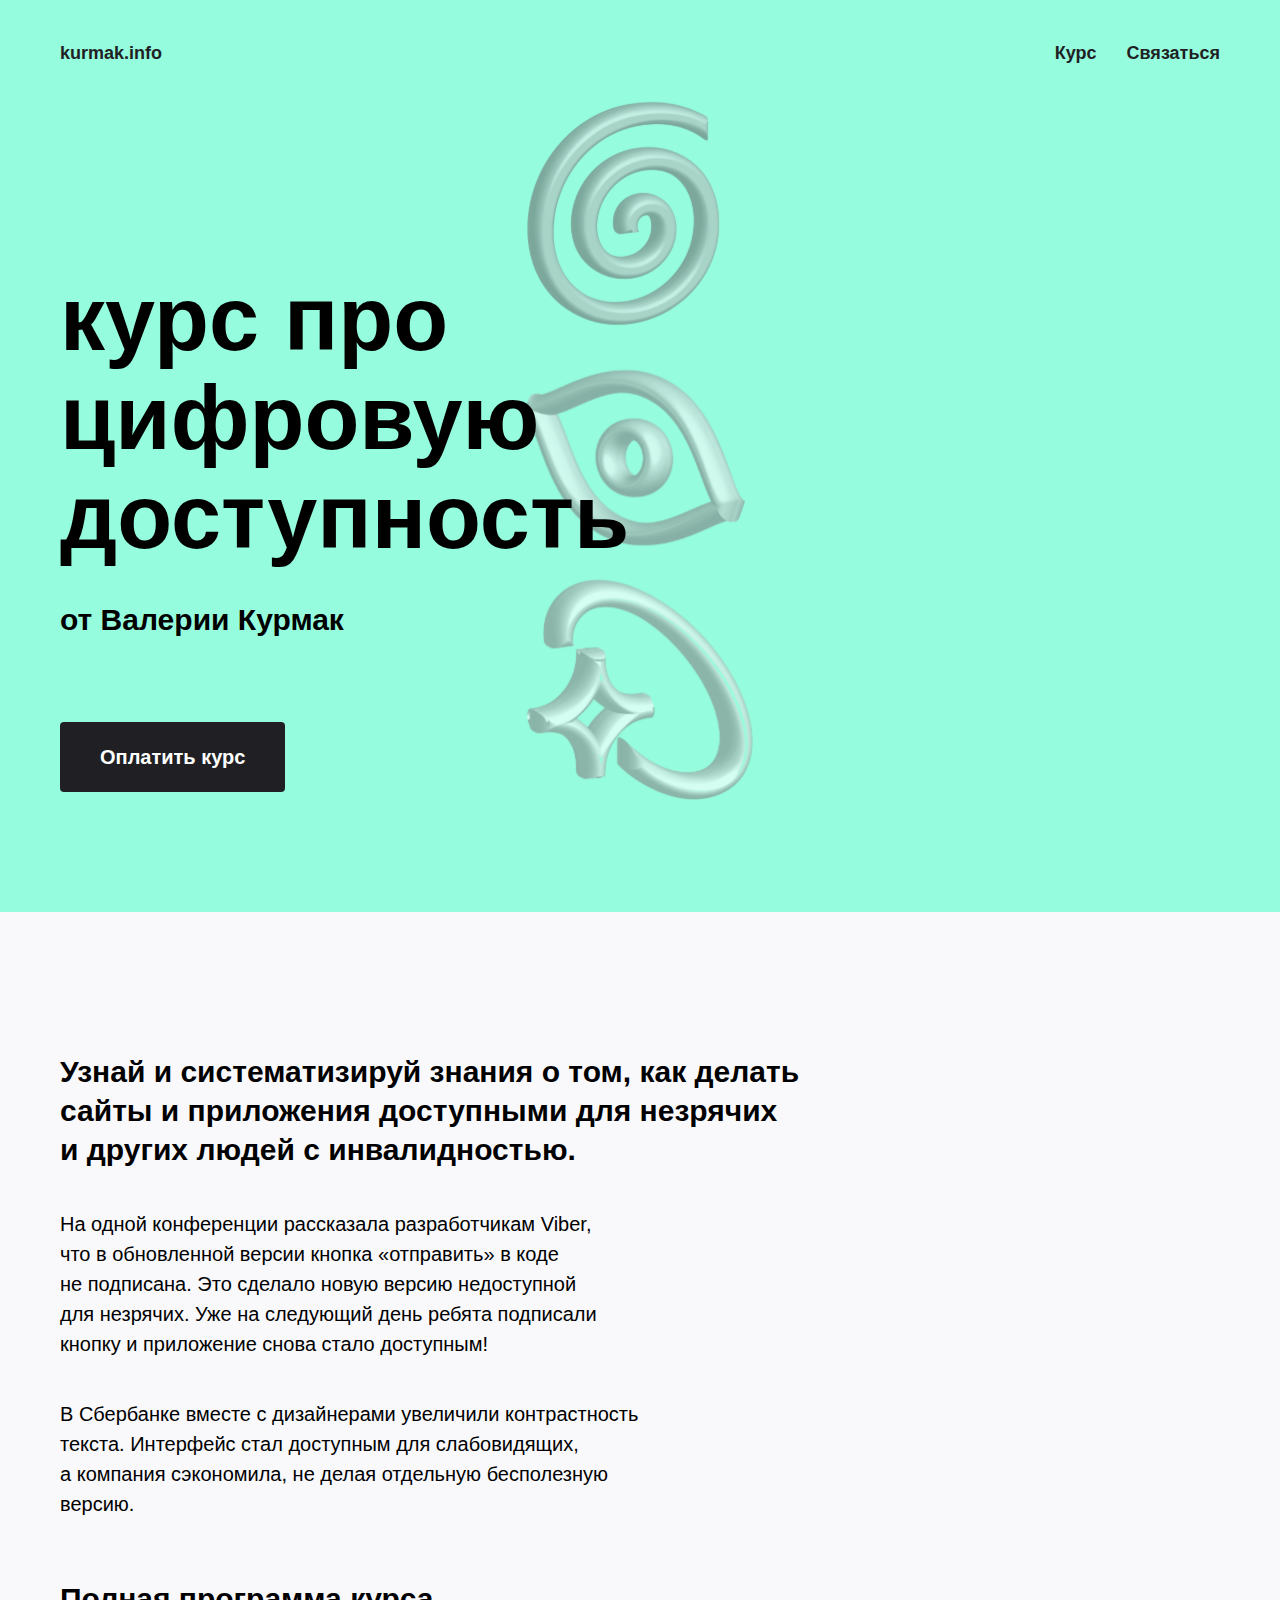
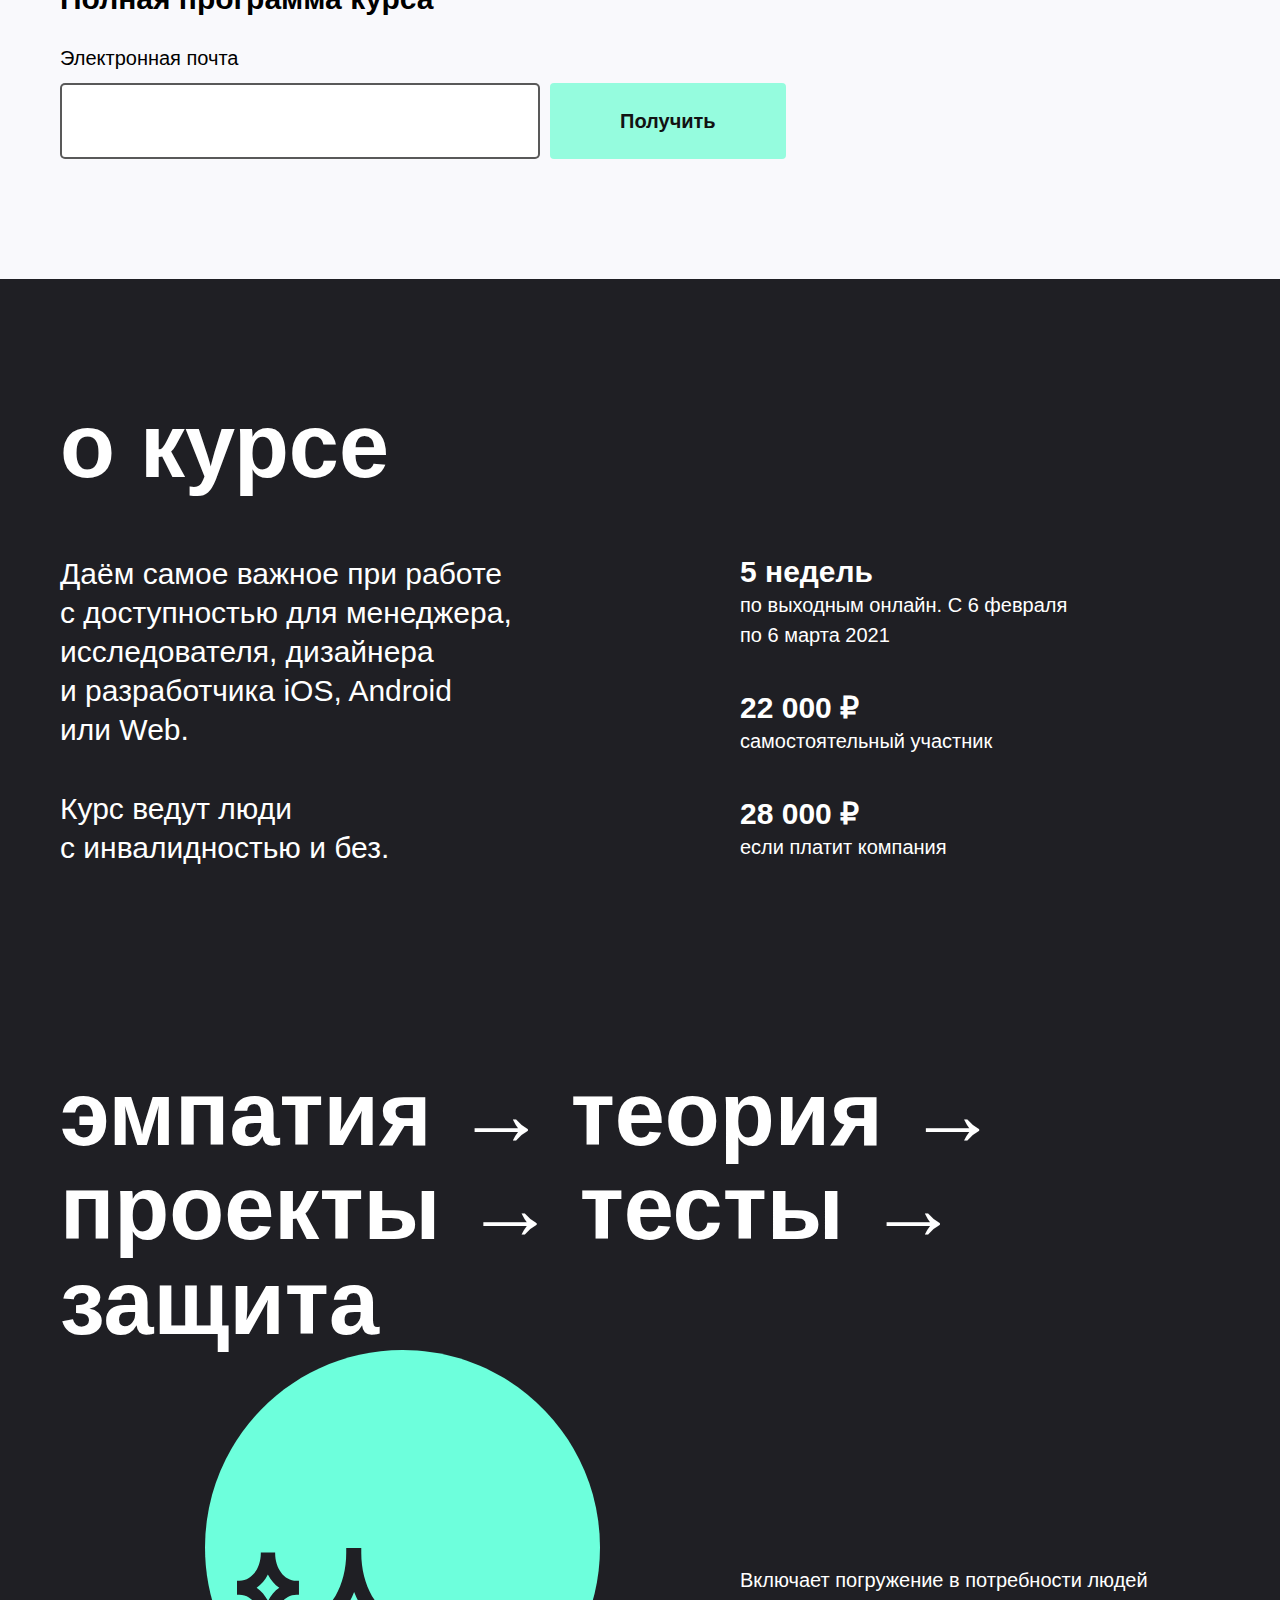
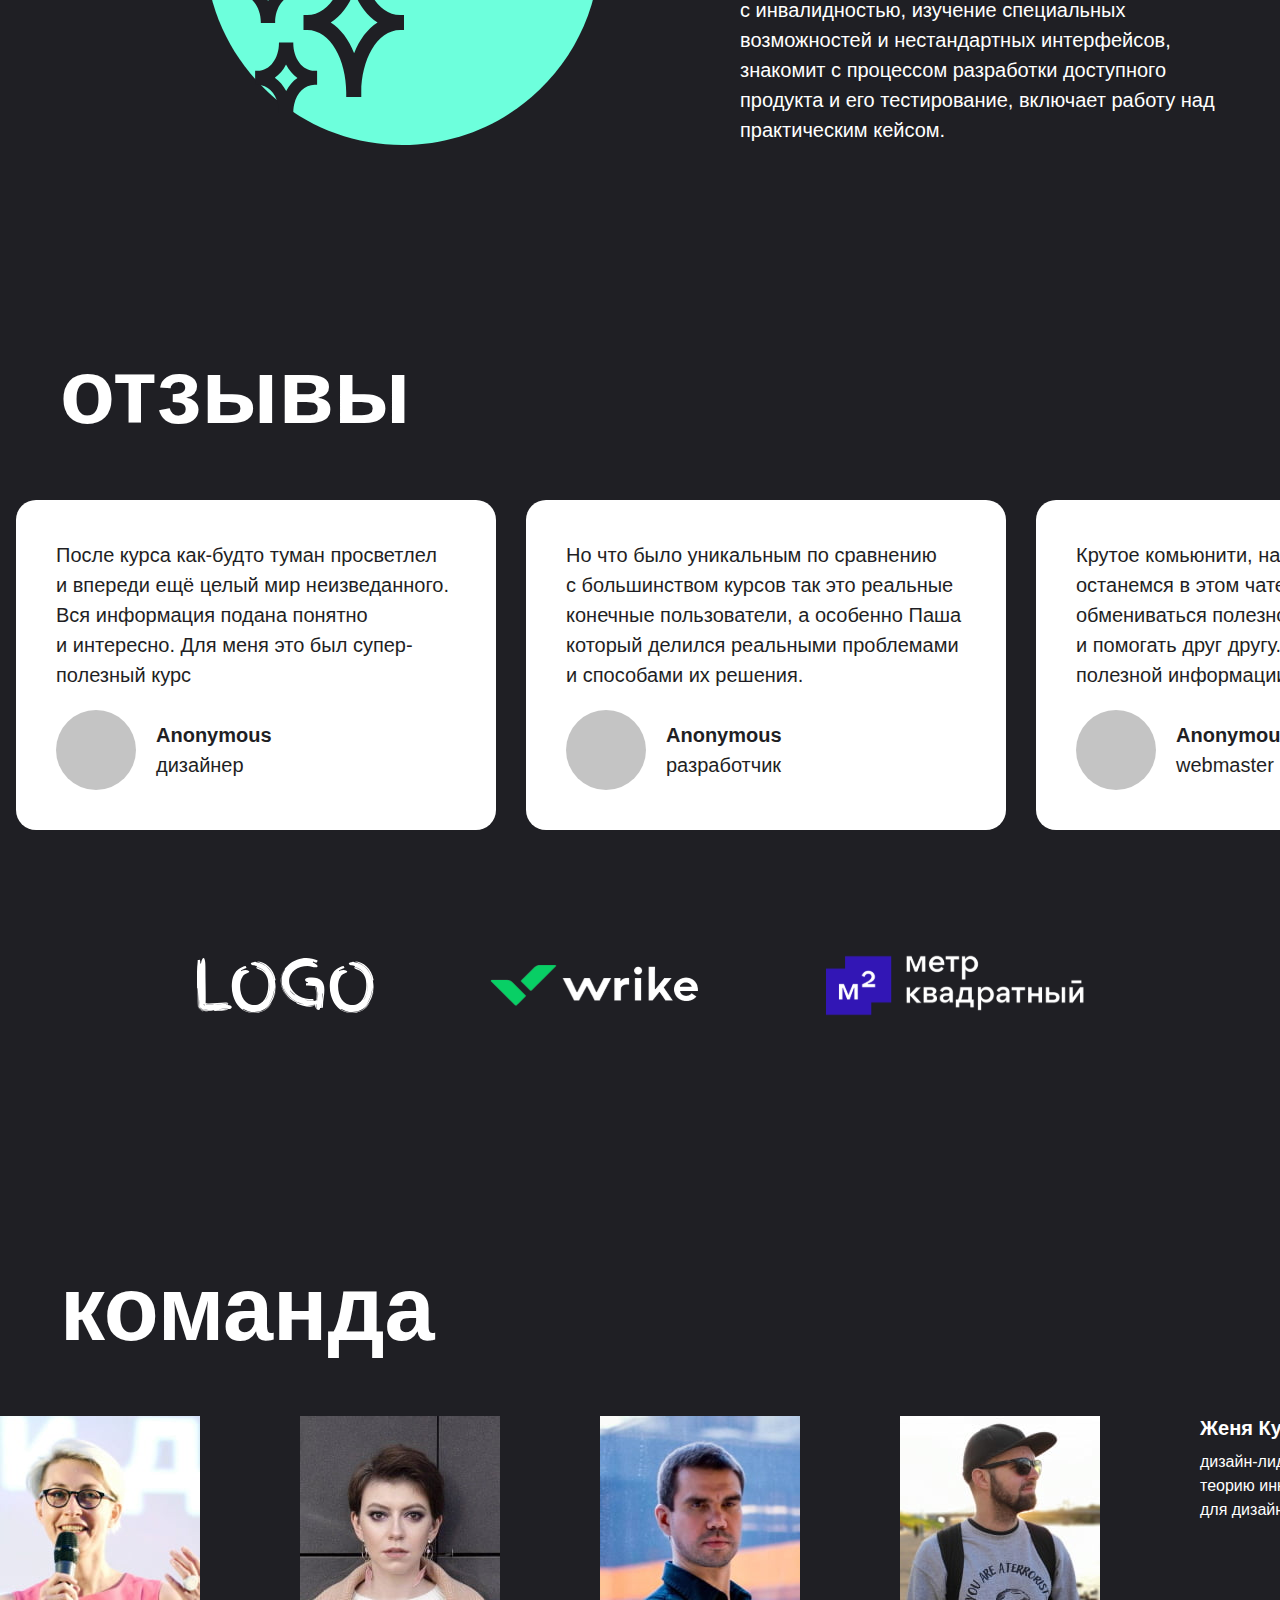
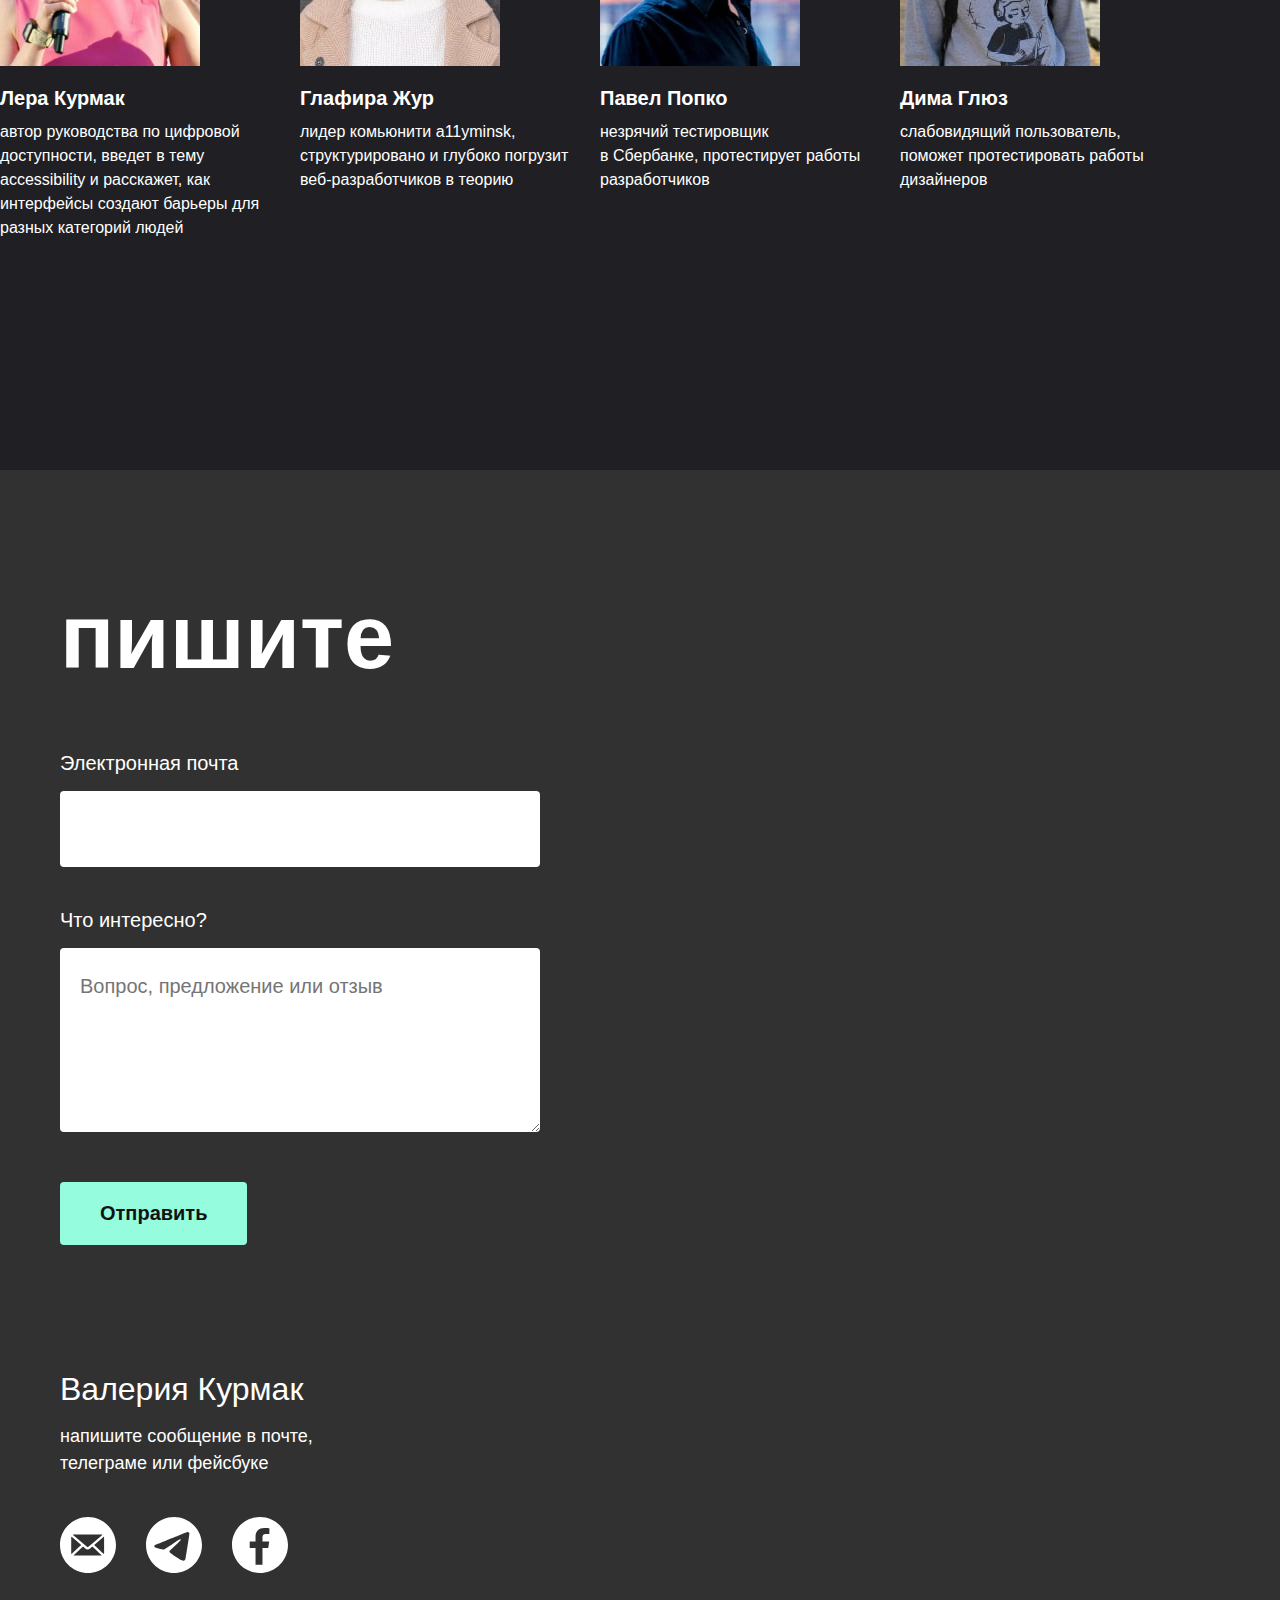
==== commit 1e107338: "add sliders script" ====
--- a/course/index.html
+++ b/course/index.html
@@ -227,5 +227,42 @@
             </nav>
         </div>
     </footer>
+    
+    <script>
+        function setSlider(selector) {
+            const slider = document.querySelector(selector);
+            let isDown = false;
+            let startX;
+            let scrollLeft;
+
+            slider.addEventListener('mousedown', e => {
+                isDown = true;
+                slider.classList.add('active');
+                startX = e.pageX - slider.offsetLeft;
+                scrollLeft = slider.scrollLeft;
+            });
+            slider.addEventListener('mouseleave', _ => {
+                isDown = false;
+                slider.classList.remove('active');
+            });
+            slider.addEventListener('mouseup', _ => {
+                isDown = false;
+                slider.classList.remove('active');
+            });
+            slider.addEventListener('mousemove', e => {
+                if (!isDown) return;
+                e.preventDefault();
+                const x = e.pageX - slider.offsetLeft;
+                const SCROLL_SPEED = 1;
+                const walk = (x - startX) * SCROLL_SPEED;
+                slider.scrollLeft = scrollLeft - walk;
+            });
+        }
+
+        document.addEventListener('DOMContentLoaded', () => {            
+            setSlider('.reviews__wrap');
+            setSlider('.team__wrap');
+        })
+    </script>
 </body>
 </html>--- a/styles/style.css
+++ b/styles/style.css
@@ -126,9 +126,9 @@
 
 .slider {
     display: flex;
-    overflow-x: auto;
-    scroll-snap-type: x mandatory;
-    scroll-padding: 0 var(--offset);
+    overflow-x: scroll;
+    scroll-snap-type: both mandatory;
+    scroll-padding: 1rem;
 }
 
 .slider::-webkit-scrollbar {
@@ -144,6 +144,10 @@
 
 .slide {
     scroll-snap-align: start;
+}
+
+.slider.active {
+    scroll-snap-type: unset;
 }
 
 /* header */
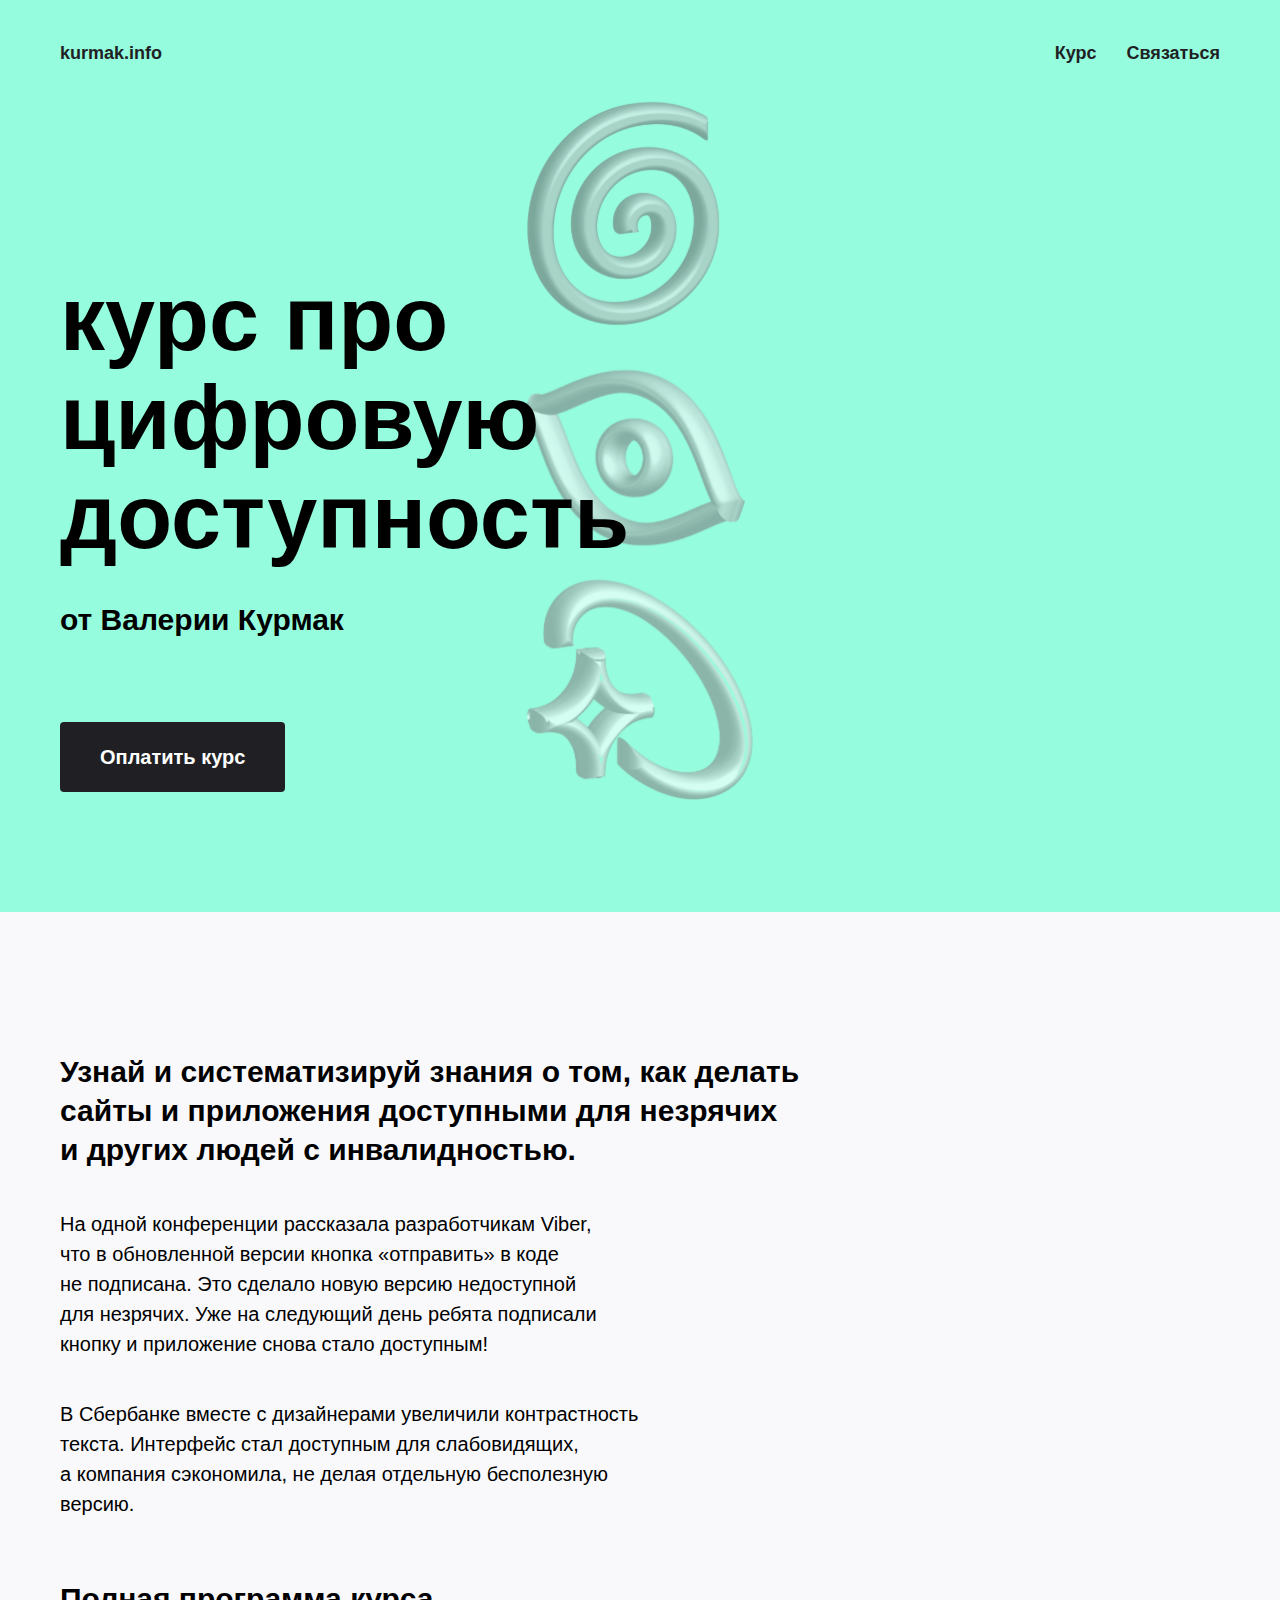
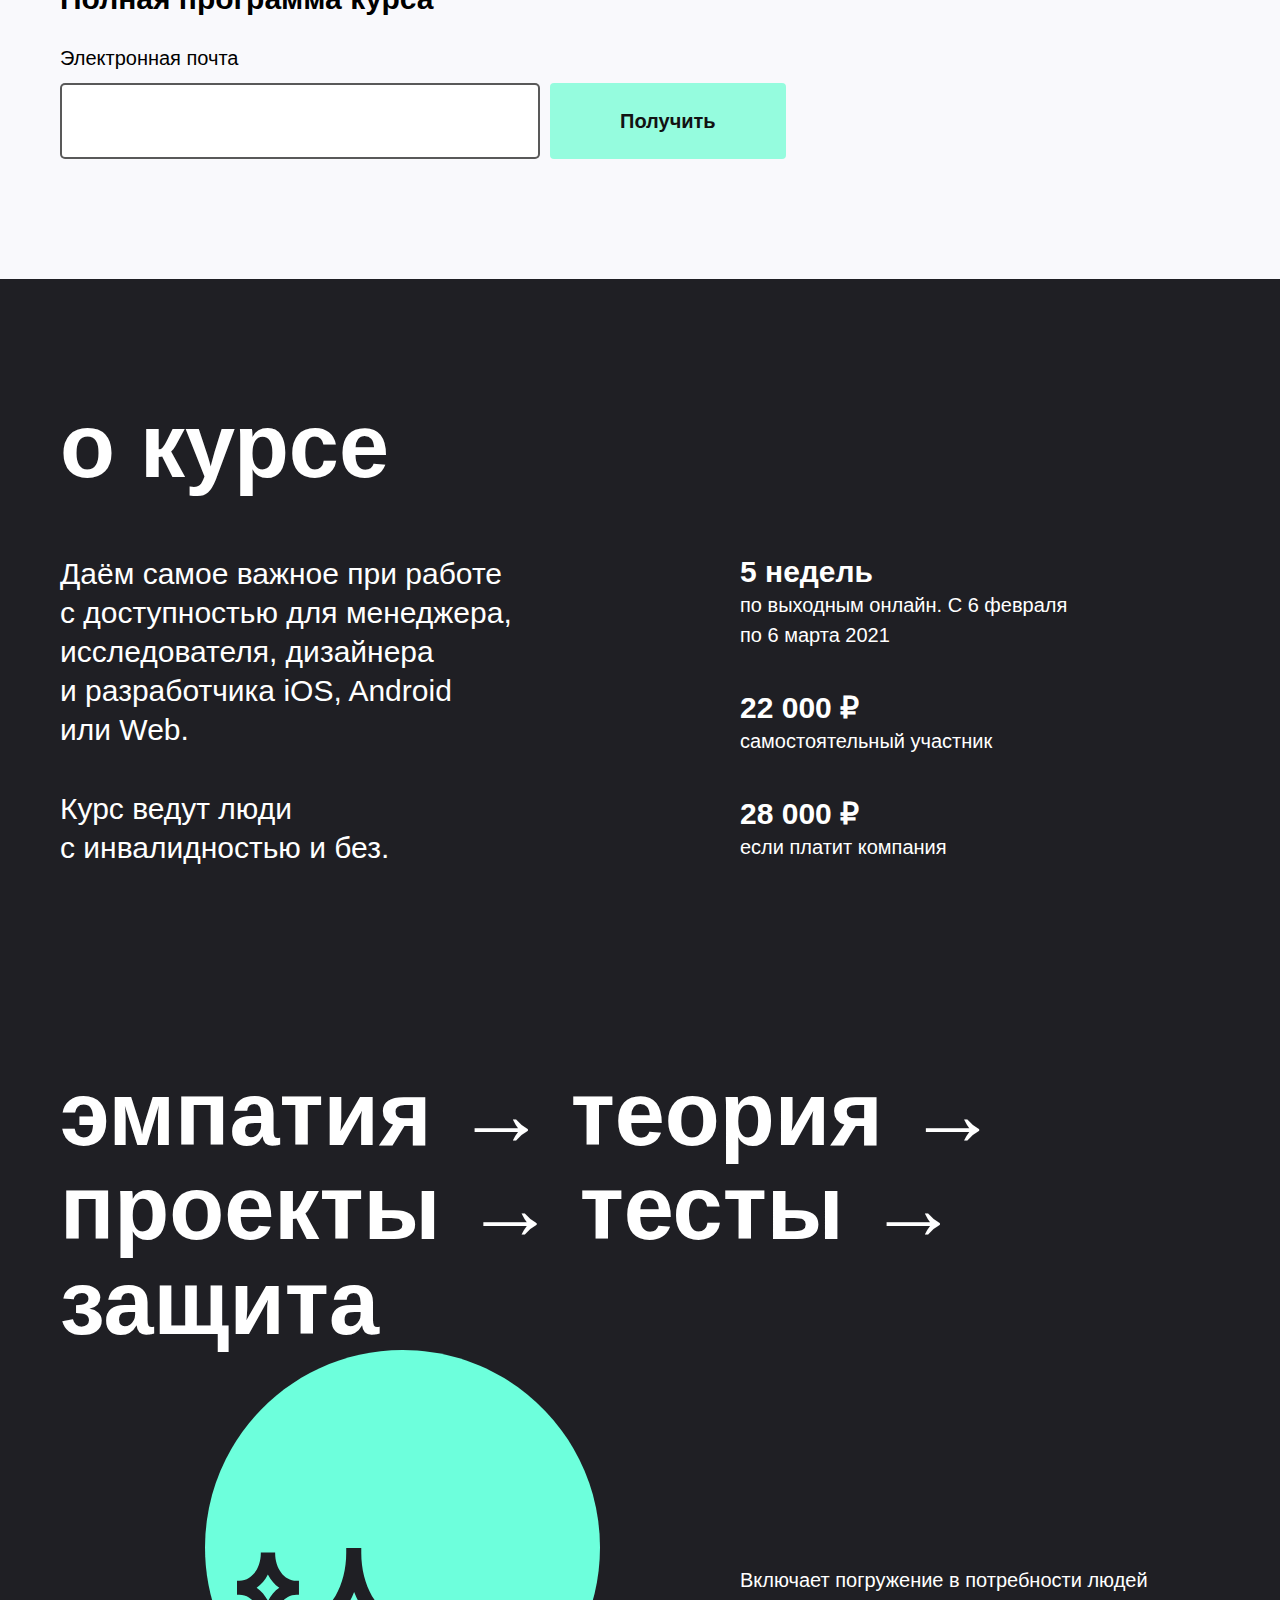
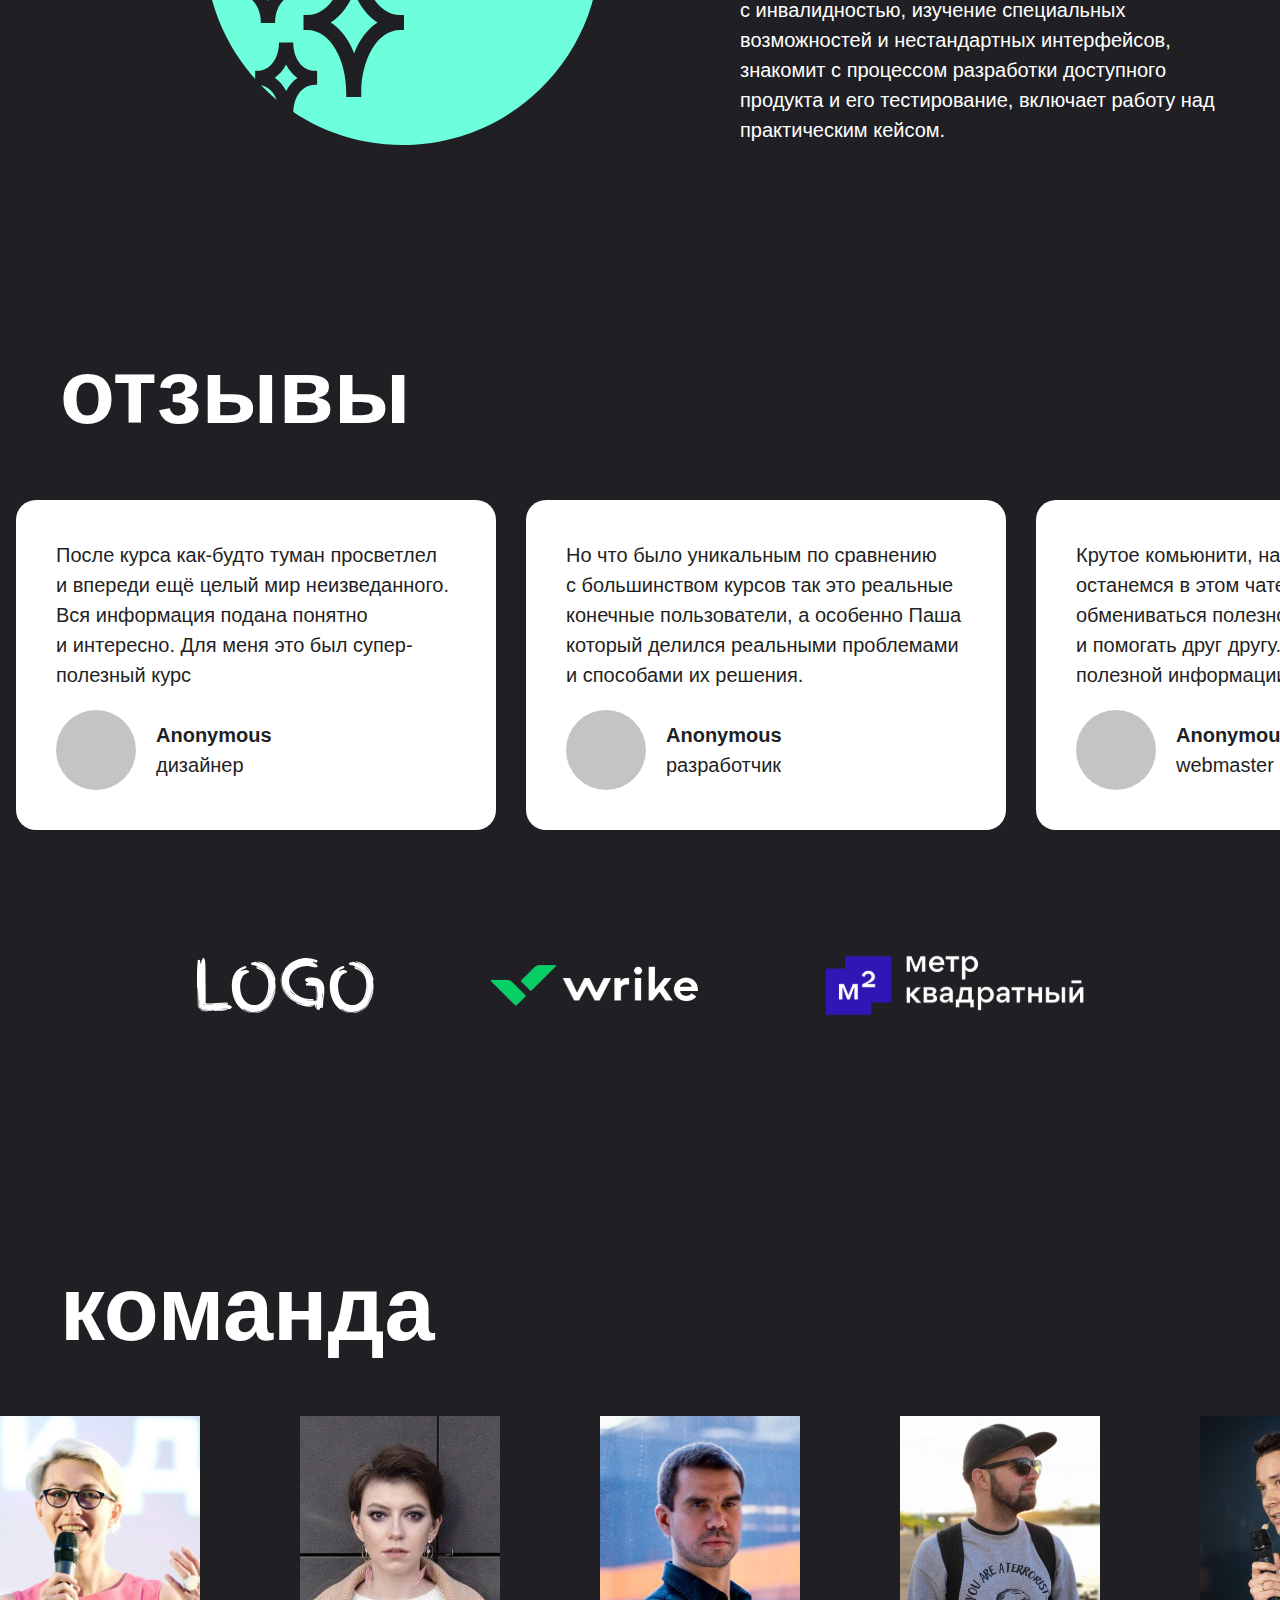
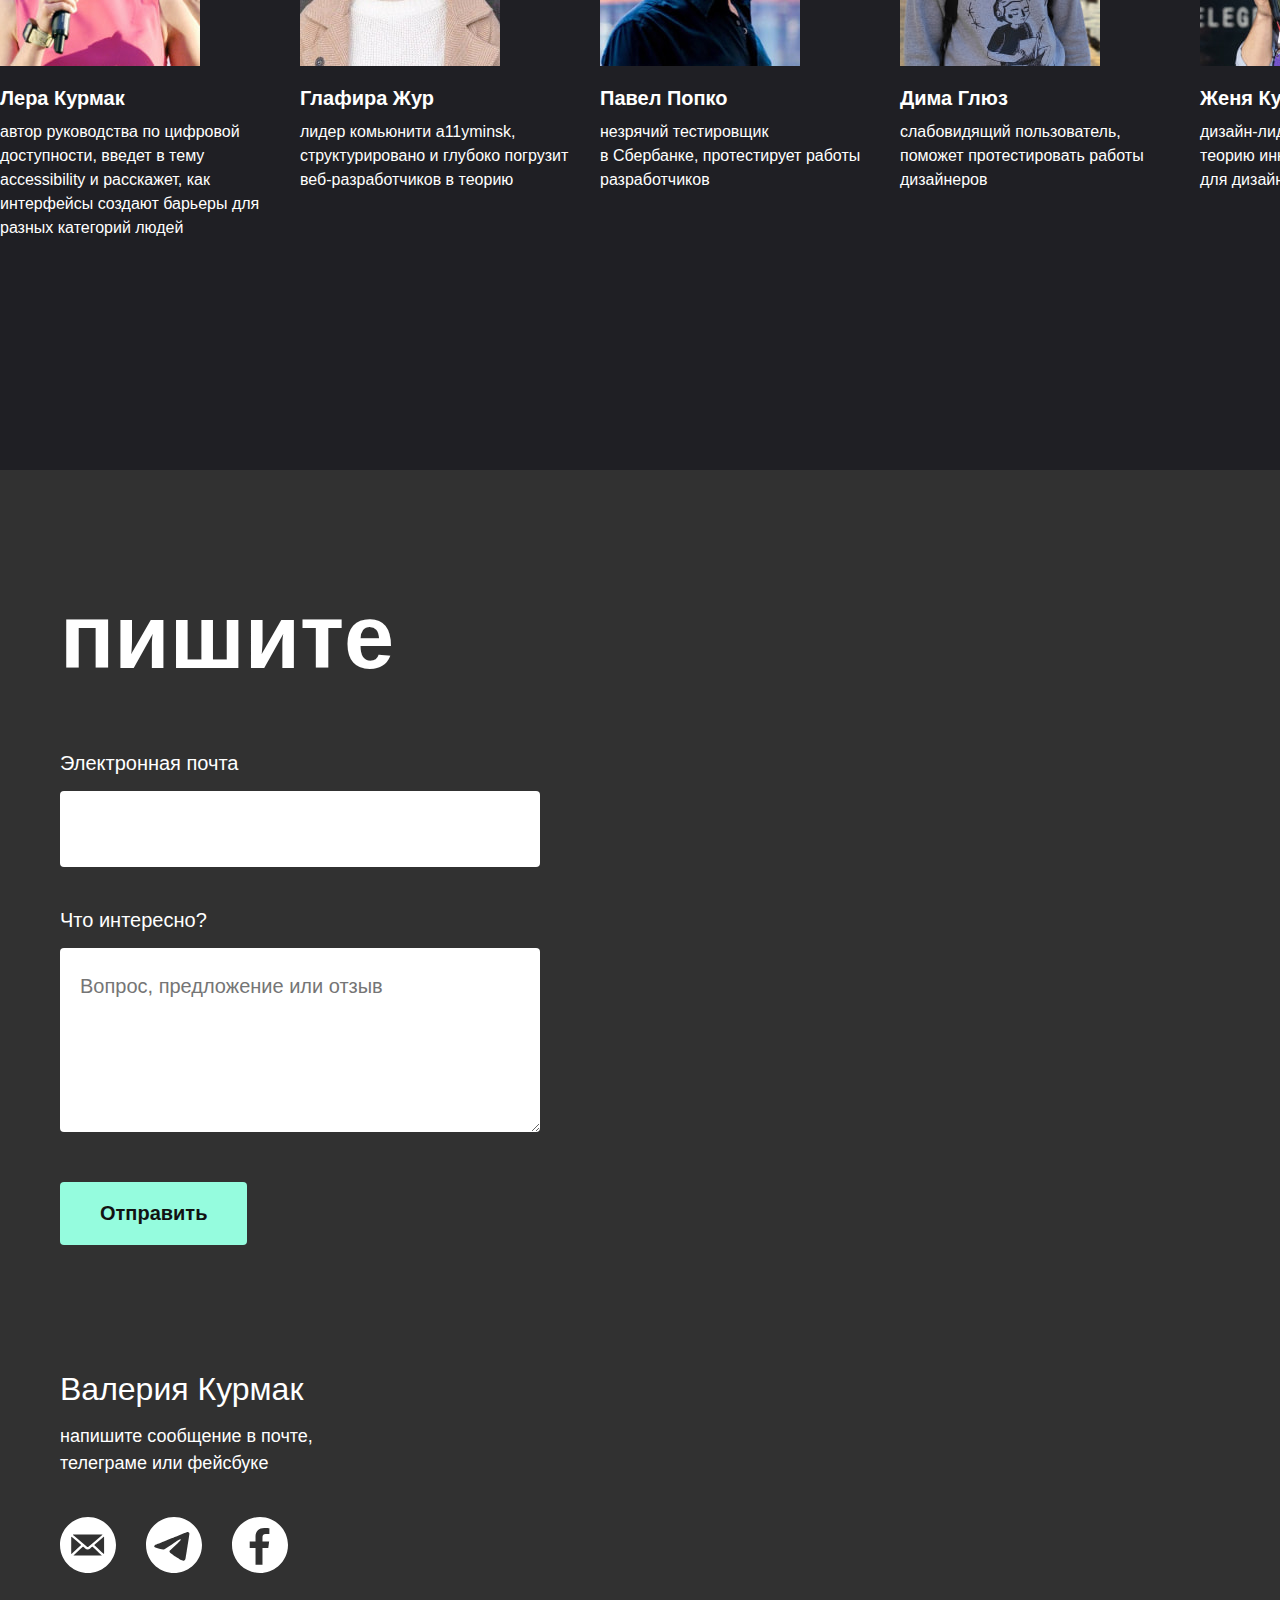
==== commit fde2928d: "add new team pics" ====
--- a/course/index.html
+++ b/course/index.html
@@ -139,50 +139,57 @@
             </div>
             <div class="team__wrap slider">
                 <div class="team__item person slide">
-                    <img src="../images/team-lera.jpg" alt="" class="person__img">
+                    <img src="../images/lera_1x.jpg" class="person__img" srcset="../images/lera_2x.jpg 2x" alt="Лера Курмак">
                     <p class="person__name">Лера Курмак</p>
                     <p class="person__description">автор руководства по&nbsp;цифровой доступности, введет в&nbsp;тему accessibility и&nbsp;расскажет, как интерфейсы создают барьеры для разных категорий людей</p>
                 </div>
                 <div class="team__item person slide">
-                    <img src="../images/team-glafira.jpg" alt="" class="person__img">
+                    <img src="../images/glasha_1x.jpg" class="person__img" srcset="../images/glasha_2x.jpg 2x" alt="Глафира Жур">
                     <p class="person__name">Глафира Жур</p>
                     <p class="person__description">лидер комьюнити a11yminsk, структурировано и&nbsp;глубоко погрузит веб-разработчиков в&nbsp;теорию</p>
                 </div>
                 <div class="team__item person slide">
-                    <img src="../images/team-pasha.jpg" alt="" class="person__img">
+                    <img src="../images/pasha_1x.jpg" class="person__img" srcset="../images/pasha_2x.jpg 2x" alt="Павел Попко">
                     <p class="person__name">Павел Попко</p>
                     <p class="person__description">незрячий тестировщик в&nbsp;Сбербанке, протестирует работы разработчиков</p>
                 </div>
                 <div class="team__item person slide">
-                    <img src="../images/team-dima.jpg" alt="" class="person__img">
+                    <img src="../images/dima_1x.jpg" class="person__img" srcset="../images/dima_2x.jpg 2x" alt="Дима Глюз">
                     <p class="person__name">Дима Глюз</p>
                     <p class="person__description">слабовидящий пользователь, поможет протестировать работы дизайнеров</p>
                 </div>
                 <div class="team__item person slide">
+                    <img src="../images/evgen_1x.jpg" class="person__img" srcset="../images/evgen_2x.jpg 2x" alt="Женя Кузнецов">
                     <p class="person__name">Женя Кузнецов</p>
                     <p class="person__description">дизайн-лид в&nbsp;Сбербанке, выдаст теорию инклюзивного дизайна для дизайнеров</p>
                 </div>
                 <div class="team__item person slide">
+                    <img src="../images/katya_1x.jpg" class="person__img" srcset="../images/katya_2x.jpg 2x" alt="Катя Соколова">
                     <p class="person__name">Катя Соколова</p>
                     <p class="person__description">игровой UX/UI дизайнер, погрузит в&nbsp;доступность геймдизайна</p>
                 </div>
                 <div class="team__item person slide">
+                    <img src="../images/zhenya_1x.jpg" class="person__img" srcset="../images/zhenya_2x.jpg 2x" alt="Женя Некрасов">
                     <p class="person__name">Женя Некрасов</p>
                     <p class="person__description">незрячий программист, расскажет о&nbsp;киберпанке и&nbsp;нейтроинтерфейсах, включая те, что внедрил себе в&nbsp;руку</p>
                 </div>
                 <div class="team__item person slide">
+                    <img src="../images/misha_1x.jpg" class="person__img" srcset="../images/misha_2x.jpg 2x" alt="Миша Рубанов">
                     <p class="person__name">Миша Рубанов</p>
                     <p class="person__description">iOS&nbsp;lead в&nbsp;ДоДо, на&nbsp;примерах расскажет теорию для iOS-разработчиков</p>
                 </div>
                 <div class="team__item person slide">
+                    <img src="../images/vanya_1x.jpg" class="person__img" srcset="../images/vanya_2x.jpg 2x" alt="Ваня Бакаидов">
                     <p class="person__name">Ваня Бакаидов</p>
                     <p class="person__description">разработчик c&nbsp;ДЦП, автор Linka, расскажет о&nbsp;технологиях для людей с&nbsp;нарушением моторики и&nbsp;речи</p>
                 </div>
                 <div class="team__item person slide">
+                    <img src="../images/lara_1x.jpg" class="person__img" srcset="../images/lara_2x.jpg 2x" alt="Лара Симонова">
                     <p class="person__name">Лара Симонова</p>
                     <p class="person__description">информационный архитектор в&nbsp;Miro, на&nbsp;примерах покажет, как информационная архитектура влияет на&nbsp;доступность</p>
                 </div>
                 <div class="team__item person slide">
+                    <img src="../images/kirill_1x.jpg" class="person__img" srcset="../images/kirill_2x.jpg 2x" alt="Кирилл Улитин">
                     <p class="person__name">Кирилл Улитин</p>
                     <p class="person__description">UX&nbsp;Architect в&nbsp;Новые облачные технологии, расскажет, какие изменения в&nbsp;оценке контрастности и&nbsp;не&nbsp;только ждут нас во&nbsp;WCAG 3.0</p>
                 </div>
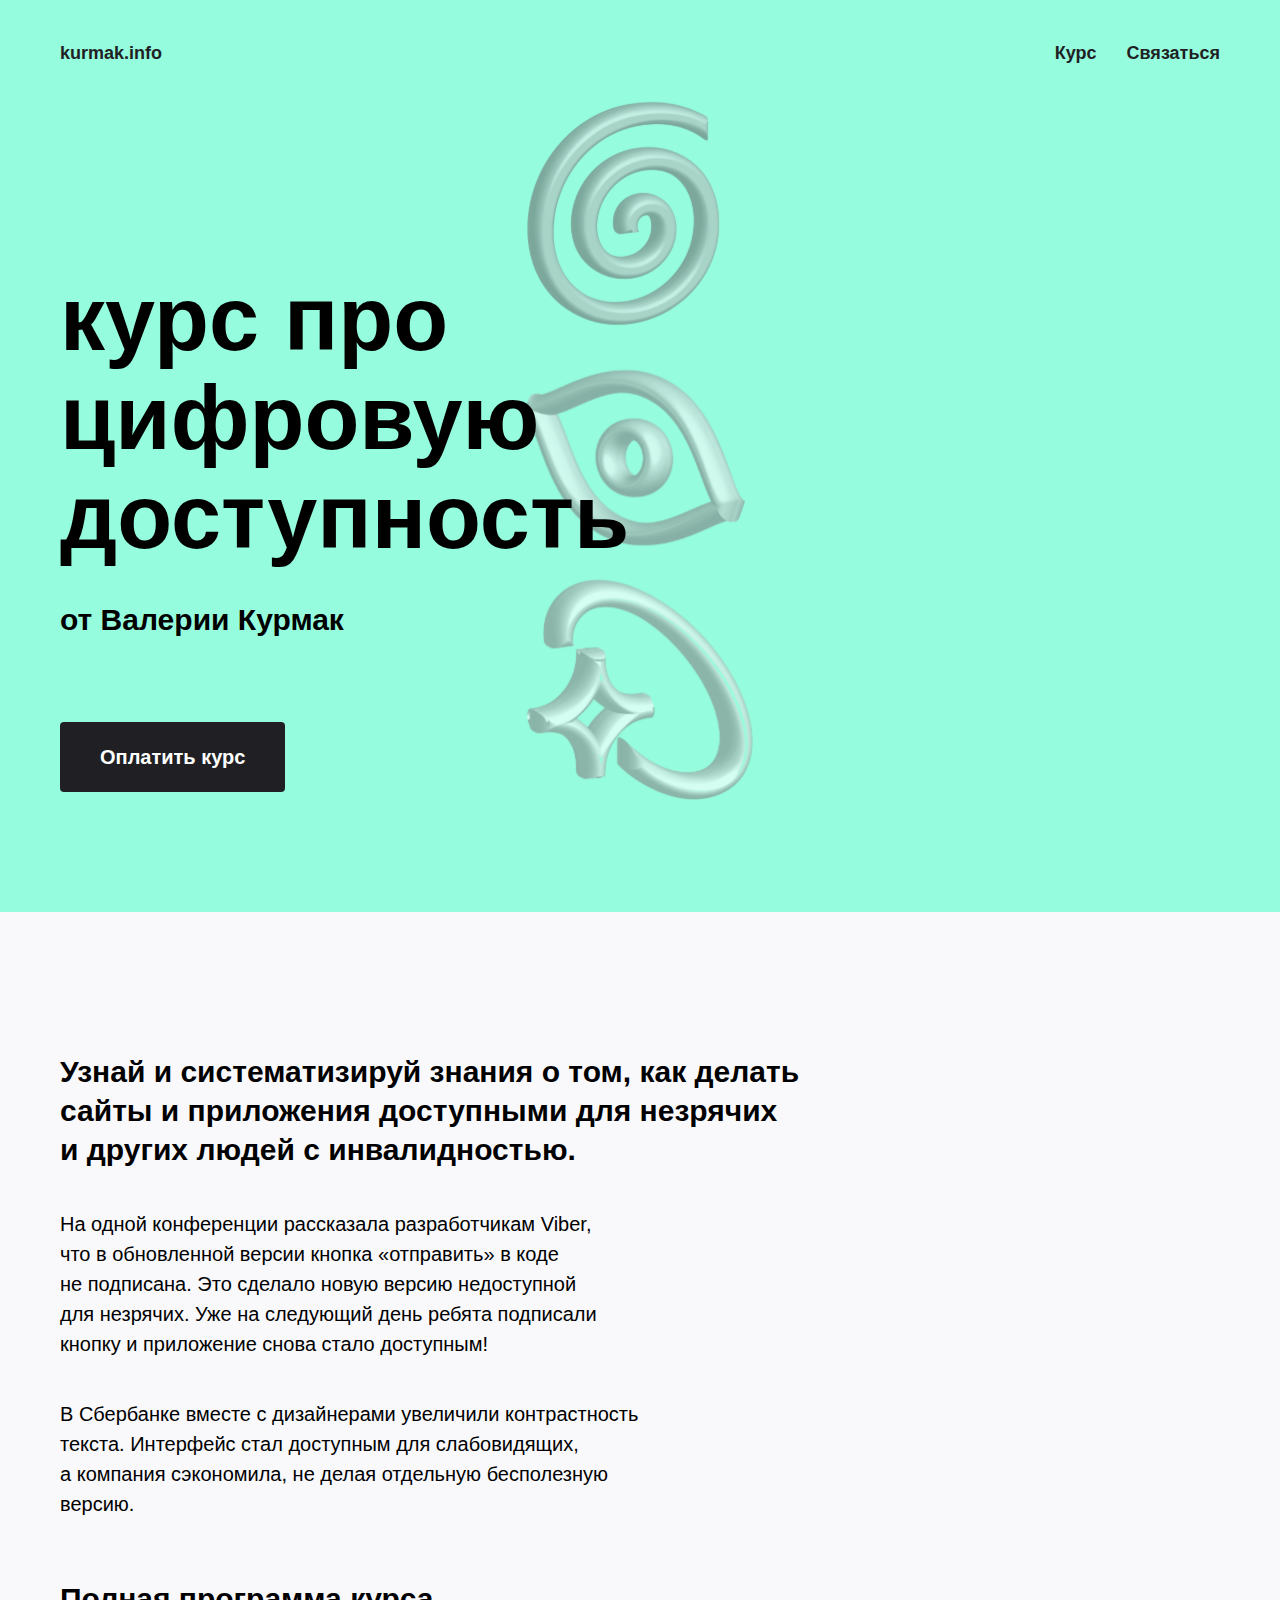
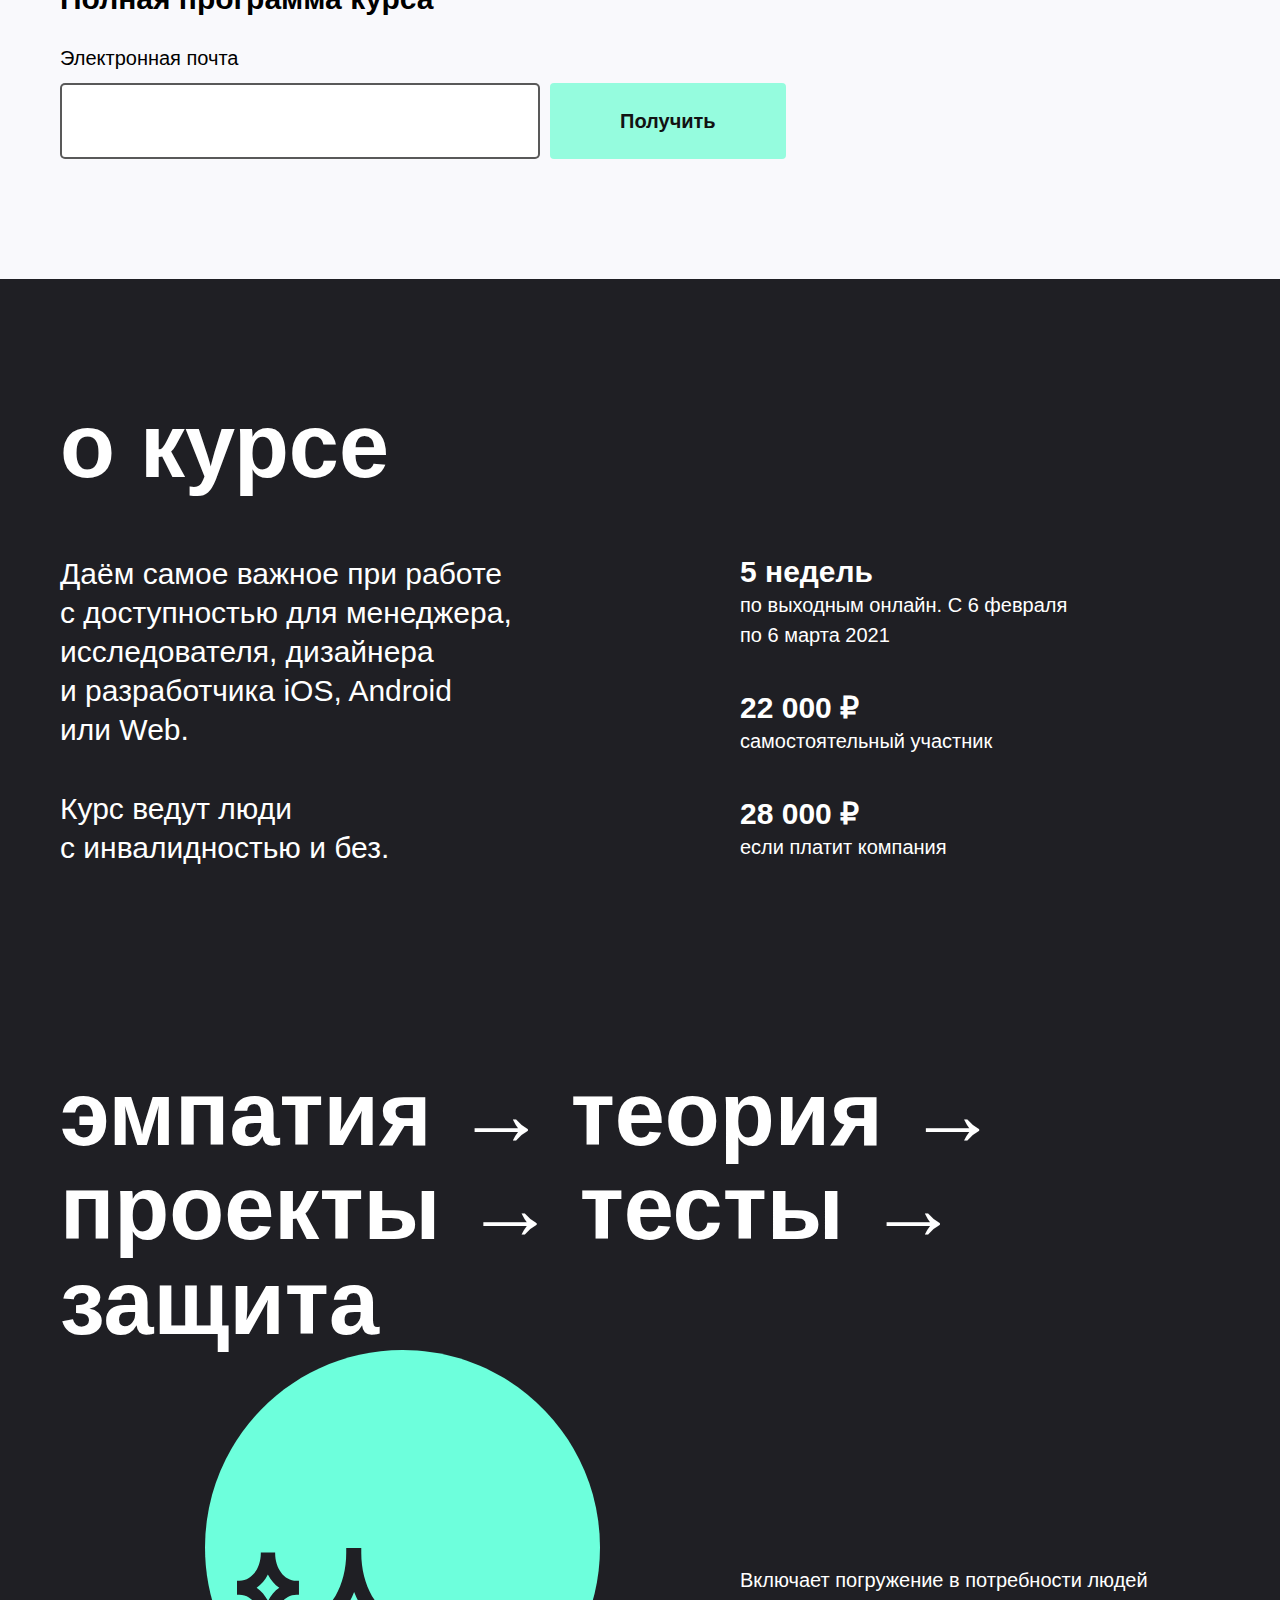
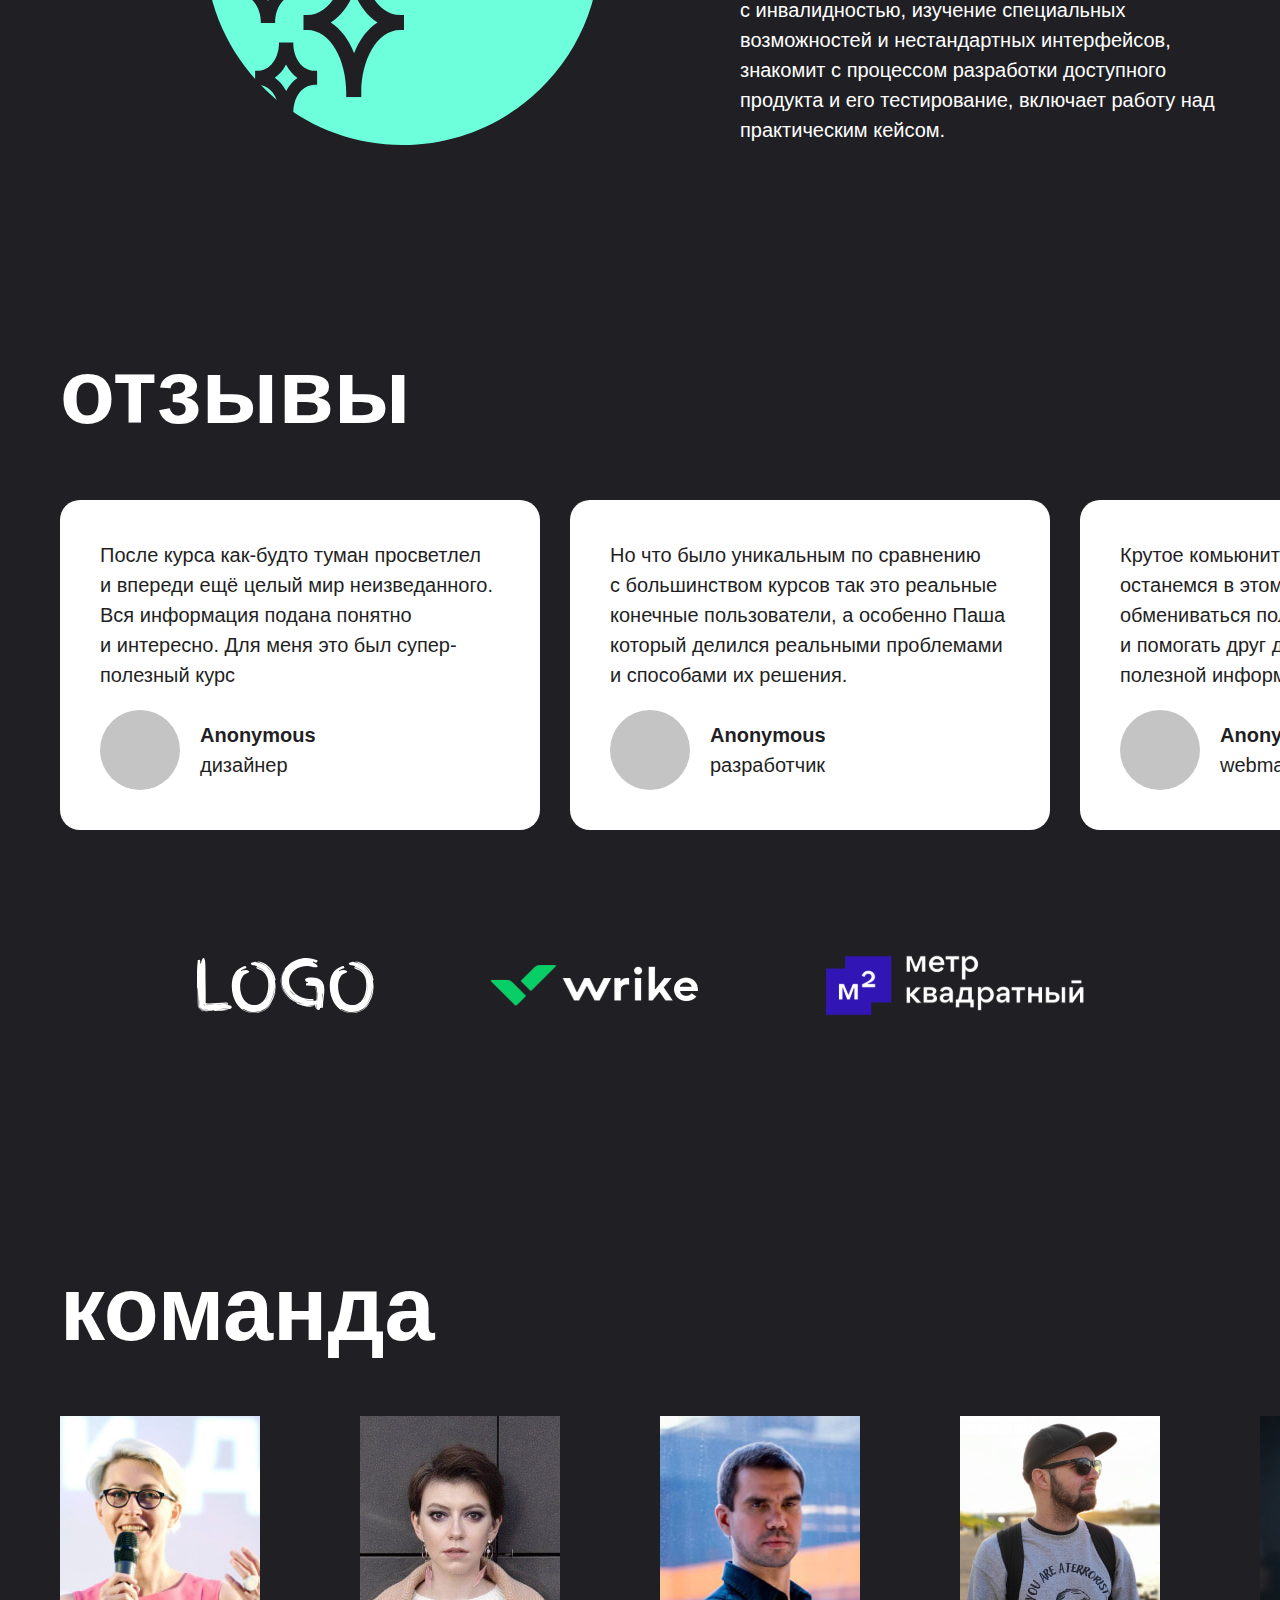
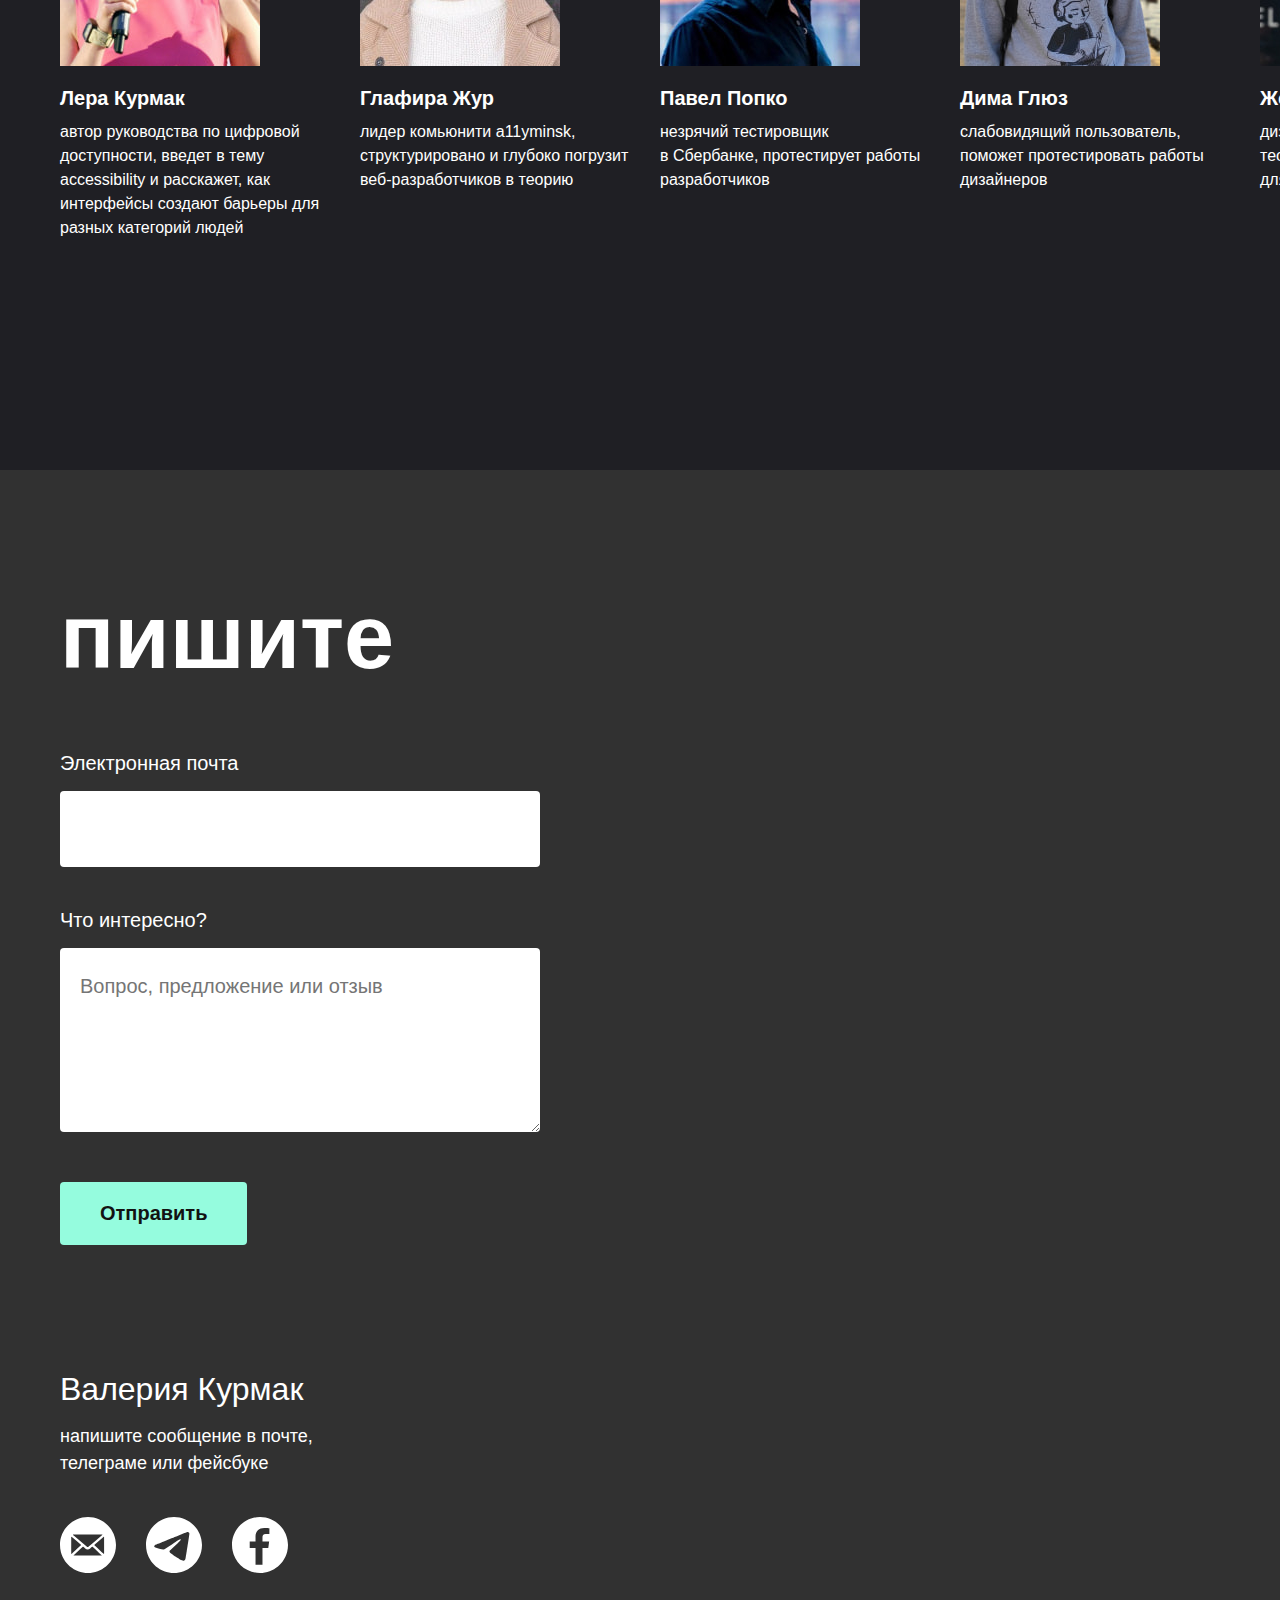
==== commit f8262e87: "fix slider offsets" ====
--- a/course/index.html
+++ b/course/index.html
@@ -3,6 +3,7 @@
 <head>
     <meta charset="UTF-8">
     <meta name="viewport" content="width=device-width, initial-scale=1.0">
+    <link rel="stylesheet" href="../styles/animate.css">
     <link rel="stylesheet" href="../styles/style.css">
     <link rel="stylesheet" href="../styles/responsive.css">
     <title>Курс - Валерия Курмак</title>
@@ -20,7 +21,7 @@
     <main>
         <section class="course-top" role="banner">
             <div class="container">
-                <h1 class="course-top__heading">курс про цифровую доступность</h1>
+                <h1 class="course-top__heading fadeIn wow">курс про цифровую доступность</h1>
                 <p class="course-top__sub">от&nbsp;Валерии Курмак</p>
                 <a href="" class="btn btn--dark course-top__btn">Оплатить курс</a>
             </div>
@@ -42,7 +43,7 @@
         </section>
         <section class="about section">
             <div class="container">
-                <h2>о курсе</h2>
+                <h2 class="fadeInUp wow">о курсе</h2>
                 <div class="about__content">
                     <div class="about__left">
                         <p class="about__left-par about__left-par--mb">Даём самое важное при работе с&nbsp;доступностью для менеджера, исследователя, дизайнера и&nbsp;разработчика iOS, Android или Web.</p>
@@ -68,7 +69,7 @@
         </section>
 
         <section class="empathy">
-            <div class="container empathy__container">
+            <div class="container empathy__container fadeInUp wow">
                 <ol class="empathy__title">
                     <li class="empathy__title-item">эмпатия&nbsp;→</li>
                     <li class="empathy__title-item">теория&nbsp;→</li>
@@ -83,9 +84,10 @@
 
         <section class="reviews">
             <div class="container reviews__container">
-                <h2>отзывы</h2>
+                <h2 class="fadeInUp wow">отзывы</h2>
             </div>
             <ul class="reviews__wrap slider">
+                <li class="offset slide" aria-hidden="true"></li>
                 <li class="reviews__item review slide">
                     <p class="review__text">После курса как-будто туман просветлел и&nbsp;впереди ещё целый мир неизведанного. Вся информация подана понятно и&nbsp;интересно. Для меня это был супер-полезный курс</p>
                     <div class="review__info">
@@ -116,6 +118,7 @@
                         </div>
                     </div>
                 </li>
+                <li class="offset slide" aria-hidden="true"></li>
             </ul>
         </section>
 
@@ -135,9 +138,10 @@
 
         <section class="team">
             <div class="container team__container">
-                <h2>команда</h2>
+                <h2 class="fadeInUp wow">команда</h2>
             </div>
             <div class="team__wrap slider">
+                <li class="offset slide" aria-hidden="true"></li>
                 <div class="team__item person slide">
                     <img src="../images/lera_1x.jpg" class="person__img" srcset="../images/lera_2x.jpg 2x" alt="Лера Курмак">
                     <p class="person__name">Лера Курмак</p>
@@ -193,12 +197,9 @@
                     <p class="person__name">Кирилл Улитин</p>
                     <p class="person__description">UX&nbsp;Architect в&nbsp;Новые облачные технологии, расскажет, какие изменения в&nbsp;оценке контрастности и&nbsp;не&nbsp;только ждут нас во&nbsp;WCAG 3.0</p>
                 </div>
-            </div>
-        </section>
-
-
-
-
+                <li class="offset slide" aria-hidden="true"></li>
+            </div>
+        </section>
 
         <section class="write section" id="write">
             <div class="container">
@@ -218,7 +219,7 @@
         </section>
     </main>
     <footer class="footer">
-        <div class="container">
+        <div class="container fadeInUp wow">
             <p class="footer__title">Валерия Курмак</p>
             <p class="footer__text">напишите сообщение в&nbsp;почте, телеграме или&nbsp;фейсбуке</p>
             <nav class="footer__nav" aria-label="Социальные ссылки">
@@ -271,5 +272,13 @@
             setSlider('.team__wrap');
         })
     </script>
+    <script
+    src="https://code.jquery.com/jquery-3.4.1.min.js"
+    integrity="sha256-CSXorXvZcTkaix6Yvo6HppcZGetbYMGWSFlBw8HfCJo="
+    crossorigin="anonymous"></script>
+    <script src="../wow.min.js"></script>
+    <script>
+        $(() => {new WOW().init();})
+    </script>
 </body>
 </html>--- a/styles/style.css
+++ b/styles/style.css
@@ -1,698 +1,115 @@
-:root {
-    --dark: #1F1F24;
-    --dark-grey: #313131;
-    --mint: #95FCDE;
-    --mint-hover: #6fe2c1;
-    --offset: calc((100vw - 1160px) / 2);
-}
-
+:root{--dark:#1F1F24;--dark-grey:#313131;--mint:#95FCDE;--mint-hover:#6fe2c1;--container:1160px}
 @font-face{font-family:'Inter';src:url(../fonts/Inter-Regular.ttf) format("ttf");font-weight:400;font-style:normal;font-display:swap}
 @font-face{font-family:'Inter';src:url(../fonts/Inter-SemiBold.ttf) format("ttf");font-weight:600;font-style:normal;font-display:swap}
-
-html {
-    scroll-behavior: smooth;
+html{scroll-behavior:smooth}
+body{margin:0;font-family:'Inter',sans-serif;font-size:10px;line-height:1.5;display:flex;flex-direction:column}
+main{flex:1;overflow-x:hidden}
+.container{width:95%;max-width:var(--container);margin:0 auto}
+a{color:inherit;transition:all .3s ease-in-out}
+img{display:block;max-width:100%}
+h1{margin-top:0;margin-bottom:40px;font-size:9em;line-height:1.1;font-weight:600}
+h2{margin-top:0;margin-bottom:60px;font-size:9em;line-height:1.05;font-weight:600}
+h3{margin-top:0;margin-bottom:10px;font-size:3em;line-height:1.2;font-weight:600}
+p{margin-top:0}
+.text{margin:0;font-size:1.6em}
+.color--mint{color:var(--mint)}
+.color--dark{color:var(--dark)}
+.section{padding-top:120px}
+.btn{font-size:2em;font-weight:600;text-decoration:none;padding:20px 40px;border-radius:4px;text-decoration:none;border:none;display:inline-block;cursor:pointer;box-sizing:border-box;text-align:center}
+.btn--mint{background-color:var(--mint);color:#121212}
+.btn--mint:hover,.btn--mint:focus{background-color:var(--mint-hover)}
+.btn--dark{background-color:var(--dark);color:#fff}
+.btn--dark:hover,.btn--dark:focus{opacity:.9}
+.slider{display:flex;overflow-x:scroll;scroll-snap-type:both mandatory;scroll-padding:1rem;padding:0}
+.slider::-webkit-scrollbar{display:none}
+.offset.slide{display:block;width:calc((100vw - (var(--container))) / 2);flex-shrink:0}
+.slide{scroll-snap-align:start}
+.slider.active{scroll-snap-type:unset}
+.header{position:absolute;color:#fff;left:0;right:0;top:0;z-index:2}
+.nav{display:flex;justify-content:space-between;align-items:center;padding-top:40px}
+.nav__item{font-size:1.8em;text-decoration:none;margin-left:30px;font-weight:600}
+.nav__item--logo{padding-left:0;margin-right:auto;margin-left:0}
+.nav__item:hover,.nav__item:focus{text-decoration:underline;text-underline-position:under}
+.banner{background:var(--dark);color:#fff;padding-top:240px;padding-bottom:150px;position:relative}
+.banner__eye{position:absolute;right:0;top:7%;display:block;width:25vw;z-index:1;animation:scaleEye 4s ease-in-out infinite}
+@keyframes scaleEye {
+0%{transform:scale(1)}
+45%,55%{transform:scale(1.05)}
+100%{transform:scale(1)}
 }
-
-body {
-    margin: 0;
-    font-family: 'Inter', sans-serif;
-    font-size: 10px;
-    line-height: 1.5;
-    display: flex;
-    flex-direction: column;
-}
-
-main {
-    flex: 1;
-    overflow-x: hidden;
-}
-
-.container {
-    width: 95%;
-    max-width: 1160px;
-    margin: 0 auto;
-}
-
-a {
-    color: inherit;
-    transition: all 0.3s ease-in-out;
-}
-
-img {
-    display: block;
-    max-width: 100%;;
-}
-
-h1 {
-    margin-top: 0;
-    margin-bottom: 40px;
-    font-size: 9em;
-    line-height: 1.1;
-    font-weight: 600;
-}
-
-h2 {
-    margin-top: 0;
-    margin-bottom: 60px;
-    font-size: 9em;
-    line-height: 1.05;
-    font-weight: 600;
-}
-
-h3 {
-    margin-top: 0;
-    margin-bottom: 10px;
-    font-size: 3em;
-    line-height: 1.2;
-    font-weight: 600;
-}
-
-p {
-    margin-top: 0;
-}
-
-.text {
-    margin: 0;
-    font-size: 1.6em;
-}
-
-.color--mint {
-    color: var(--mint);
-}
-
-.color--dark {
-    color: var(--dark);
-}
-
-.section {
-    padding-top: 120px;
-}
-
-.btn {
-    font-size: 2em;
-    font-weight: 600;
-    text-decoration: none;
-    padding: 20px 40px;
-    border-radius: 4px;
-    text-decoration: none;
-    border: none;
-    display: inline-block;
-    cursor: pointer;
-    box-sizing: border-box;
-    text-align: center;
-}
-
-.btn--mint {
-    background-color: var(--mint);
-    color: #121212;
-}
-
-.btn--mint:hover,
-.btn--mint:focus {
-    background-color: var(--mint-hover);
-}
-
-.btn--dark {
-    background-color: var(--dark);
-    color: white;
-}
-
-.btn--dark:hover,
-.btn--dark:focus {
-    opacity: 0.9;
-}
-
-/* slider */
-
-.slider {
-    display: flex;
-    overflow-x: scroll;
-    scroll-snap-type: both mandatory;
-    scroll-padding: 1rem;
-}
-
-.slider::-webkit-scrollbar {
-    display: none;
-}
-
-.slider::before,
-.slider::after {
-    content: '';
-    display: block;
-    width: var(--offset);
-}
-
-.slide {
-    scroll-snap-align: start;
-}
-
-.slider.active {
-    scroll-snap-type: unset;
-}
-
-/* header */
-
-.header {
-    position: absolute;
-    color: white;
-    left: 0;
-    right: 0;
-    top: 0;
-    z-index: 2;
-}
-
-.nav {
-    display: flex;
-    justify-content: space-between;
-    align-items: center;
-    padding-top: 40px;
-}
-
-.nav__item {
-    font-size: 1.8em;
-    text-decoration: none;
-    margin-left: 30px;
-    font-weight: 600;
-}
-
-.nav__item--logo {
-    padding-left: 0;
-    margin-right: auto;
-    margin-left: 0;
-}
-
-.nav__item:hover,
-.nav__item:focus {
-    text-decoration: underline;
-    text-underline-position: under;
-}
-
-/* banner */
-
-.banner {
-    background: var(--dark);
-    color: white;
-    padding-top: 240px;
-    padding-bottom: 150px;
-    position: relative;
-}
-
-.banner__eye {
-    position: absolute;
-    right: 0;
-    top: 7%;
-    display: block;
-    width: 25vw;
-    z-index: 1;
-    animation: scaleEye 4s ease-in-out infinite;
-}
-
-@keyframes scaleEye {
-    0% {
-        transform: scale(1);
-    }
-
-    45%, 55% {
-        transform: scale(1.05);
-    }
-
-    100% {
-        transform: scale(1);
-    }
-}
-
-.banner__container {
-    text-align: center;
-}
-
-.banner__title {
-    width: 85%;
-    margin-left: auto;
-    margin-right: auto;
-    position: relative;
-    z-index: 2;
-}
-
-.banner__text {
-    max-width: 540px;
-    margin: 0 auto 60px;
-    font-size: 2em;
-}
-
-/* reasons */
-
-.limit {
-    display: grid;
-    grid-template-rows: auto 1fr 1fr;
-    grid-template-columns: 1fr 1fr 1fr;
-    grid-auto-flow: column;
-    text-align: center;
-    grid-gap: 30px;
-    margin-top: 50px;
-    max-width: 500px;
-    justify-items: center;
-    align-items: baseline;
-}
-
-.limit__type {
-    font-weight: 600;
-    font-size: 1.5em;
-    margin-bottom: 0;
-}
-
-.limit__item {
-    display: flex;
-    flex-direction: column;
-    align-items: center;
-    height: 100%;
-}
-
-.limit__title {
-    font-size: 1.5em;
-    margin-bottom: 15px;
-    margin-top: 15px;
-}
-
-.limit__pic {
-    max-width: 95px;
-    max-height: 95px;
-    margin: auto 0;
-}
-
-.reason-list {
-    display: grid;
-    grid-template-columns: 1fr 1fr;
-    grid-gap: 50px;
-    padding: 0;
-}
-
-.reason-list__item::marker {
-    color: transparent;
-}
-
-.reason-list__item--column {
-    grid-row: 1/3;
-}
-
-.reason-list__num {
-    display: flex;
-    color: rgba(0,0,0,0.5);
-    font-weight: 600;
-    font-size: 2.8em;
-    width: 70px;
-    height: 70px;
-    justify-content: center;
-    align-items: center;
-    line-height: 1;
-    border: 1px solid #c4c4c4;
-    border-radius: 50%;
-    margin-bottom: 30px;
-}
-
-.reason-list__text {
-    font-size: 2em;
-    margin-bottom: 0;
-}
-
-.reasons {
-    padding-bottom: 160px;
-}
-
-.reason-list__item--margin {
-    margin-top: -50px;
-}
-
-/* why me */
-
-.why-me {
-    background: var(--dark);
-    color: white;
-    padding-bottom: 180px;
-}
-
-.why-me__content {
-    display: grid;
-    grid-template-columns: 4fr 3fr;
-    grid-gap: 40px 30px;
-    grid-template-rows: max-content;
-}
-
-.why-me__img {
-    grid-row: 1/3;
-}
-
-.why-me__text {
-    font-size: 2em;
-    margin: 0;
-    margin-top: -1%;
-}
-
-
-/* write */
-
-.write {
-    background: var(--dark-grey);
-    color: white;
-    padding-bottom: 120px;
-}
-
-.main-form {
-    max-width: 480px;
-}
-
-.main-form__field {
-    display: flex;
-    flex-direction: column;
-}
-
-.main-form__label {
-    font-size: 2em;
-    line-height: 1.8;
-    margin-bottom: 10px;
-}
-
-.main-form__field--first {
-    margin-bottom: 35px;
-}
-
-.main-form__field--last {
-    margin-bottom: 50px;
-}
-
-.main-form__input {
-    border-radius: 4px;
-    padding: 20px;
-    font-family: inherit;
-    font-size: 2em;
-    line-height: 1.8;
-    color: rgba(18, 18, 18, 0.65);
-    border: none;
-}
-
-/* footer */
-
-.footer {
-    background: var(--dark-grey);
-    color: white;
-    padding-bottom: 120px;
-}
-
-.footer__title {
-    font-weight: 60;
-    font-size: 3.2em;
-    margin-bottom: 10px;
-}
-
-.footer__text {
-    font-size: 1.8em;
-    max-width: 300px;
-    margin-bottom: 40px;
-}
-
-.footer__nav {
-    display: flex;
-    align-items: center;
-}
-
-.footer__link {
-    margin-right: 30px;
-}
-
-.footer__link:hover,
-.footer__link:focus {
-    opacity: 0.7;
-}
-
-/* course top */
-
-.course-top {
-    background-color: var(--mint);
-    padding-top: 270px;
-    padding-bottom: 120px;
-    background-image: url(../images/figures.svg);
-    background-position: center;
-    background-repeat: no-repeat;
-}
-
-.course-top__heading {
-    margin-bottom: 30px;
-    width: 50%;
-}
-
-.course-top__sub {
-    font-weight: 600;
-    font-size: 3em;
-    margin-bottom: 80px;
-}
-
-/* course info */
-
-.course-info {
-    padding-top: 140px;
-    padding-bottom: 120px;
-    background-color: #F9F9FC;
-}
-
-.course-info__heading {
-    line-height: 1.3;
-    width: 70%;
-    margin-bottom: 40px;
-}
-
-.course-info__par {
-    font-size: 2em;
-    max-width: 600px;
-    margin-bottom: 40px;
-}
-
-.course-info__par--mb {
-    margin-bottom: 60px;
-}
-
-.course-info__heading--mb {
-    margin-bottom: 25px;
-}
-
-.course-form__label {
-    font-size: 2em;
-    margin-bottom: 10px;
-    display: block;
-}
-
-.course-form__fields {
-    display: flex;
-}
-
-.course-form__email {
-    width: 480px;
-    border: 2px solid rgba(0,0,0,0.65);
-    border-radius: 5px;
-    margin-right: 10px;
-    box-sizing: border-box;
-    padding: 20px;
-    font-size: 2em;
-}
-
-.course-form__btn {
-    padding: 20px 70px;
-    line-height: 1.8;
-}
-
-/* about */
-
-.about {
-    background: var(--dark);
-    color: white;
-    padding-bottom: 200px;
-}
-
-.about__content {
-    display: grid;
-    grid-template-columns: 1fr 1fr;
-    grid-gap: 200px;
-}
-
-.about__left-par {
-    margin-bottom: 0;
-    font-size: 3em;
-    line-height: 1.3;
-}
-
-.about__right-par {
-    margin-bottom: 0;
-    font-size: 2em;
-}
-
-.about__left-par--mb,
-.about__right-par--mb {
-    margin-bottom: 40px;
-}
-
-.about__bold {
-    font-size: 1.5em;
-    line-height: 1.2;
-    display: block;
-    font-weight: 600;
-}
-
-/* empathy */
-
-.empathy {
-    background: var(--dark);
-    color: white;
-    padding-bottom: 200px;
-}
-
-.empathy__container {
-    display: grid;
-    grid-template-columns: 1fr 1fr;
-    grid-column-gap: 200px;
-}
-
-.empathy__title {
-    font-size: 9em;
-    line-height: 1.05;
-    font-weight: 600;
-    margin: 0;
-    grid-column:1/3;
-    padding: 0;
-    display: flex;
-    align-items: center;
-    flex-wrap: wrap;
-}
-
-.empathy__title-item {
-    margin-right: 0.27em;
-}
-
-.empathy__title-item::marker {
-    color: transparent;
-}
-
-.empathy__img {
-    justify-self: end;
-    position: relative;
-    left: 60px;
-}
-
-.empathy__text {
-    font-size: 2em;
-    margin-bottom: 0;
-    align-self: end;
-}
-
-/* reviews */
-
-.reviews {
-    background: var(--dark);
-    color: white;
-    padding-bottom: 70px;
-}
-
-.review {
-    background-color: white;
-    color: var(--dark);
-    border-radius: 20px;
-    padding: 40px;
-    font-size: 2em;
-    display: flex;
-    flex-direction: column;
-    min-width: 480px;
-    box-sizing: border-box;
-}
-
-.review:not(:last-of-type) {
-    margin-right: 30px;
-}
-
-.review::marker {
-    color: transparent;
-}
-
-.review__info {
-    display: flex;
-    align-items: center;
-}
-
-.review__text {
-    margin-bottom: 20px;
-    flex: 1;
-}
-
-.review__pic {
-    border-radius: 50%;
-    width: 80px;
-    height: 80px;
-    background-color: #c4c4c4;
-    margin-right: 20px;
-}
-
-.review__author {
-    display: flex;
-    flex-direction: column;
-    justify-content: center;
-}
-
-.review__name {
-    margin-bottom: 0;
-    font-weight: 600;
-}
-
-.review__job {
-    margin-bottom: 0;
-}
-
-/* logos */
-
-.logos {
-    background: var(--dark);
-    padding-bottom: 200px;
-}
-
-.logos__container {
-    display: flex;
-    align-items: center;
-    justify-content: center;
-    flex-wrap: wrap;
-    max-width: 80%;
-}
-
-.logos__wrap {
-    margin: 0 30px;
-}
-
-/* team */
-
-.team {
-    background: var(--dark);
-    color: white;
-    padding-bottom: 230px;
-}
-
-.person {
-    min-width: 270px;
-}
-
-.person:not(:last-of-type) {
-    margin-right: 30px;
-}
-
-.person__name {
-    font-weight: 600;
-    font-size: 2em;
-    line-height: 1.2;
-    margin-bottom: 10px;
-}
-
-.person__description {
-    font-size: 1.6em;
-    margin-bottom: 0;
-}
-
-.person__img {
-    width: 200px;
-    height: 250px;
-    object-fit: cover;
-    object-position: center;
-    margin-bottom: 20px;
-}+.banner__container{text-align:center}
+.banner__title{width:85%;margin-left:auto;margin-right:auto;position:relative;z-index:2}
+.banner__text{max-width:540px;margin:0 auto 60px;font-size:2em}
+.limit{display:grid;grid-template-rows:auto 1fr 1fr;grid-template-columns:1fr 1fr 1fr;grid-auto-flow:column;text-align:center;grid-gap:30px;margin-top:50px;max-width:500px;justify-items:center;align-items:baseline}
+.limit__type{font-weight:600;font-size:1.5em;margin-bottom:0}
+.limit__item{display:flex;flex-direction:column;align-items:center;height:100%}
+.limit__title{font-size:1.5em;margin-bottom:15px;margin-top:15px}
+.limit__pic{max-width:95px;max-height:95px;margin:auto 0}
+.reason-list{display:grid;grid-template-columns:1fr 1fr;grid-gap:50px;padding:0}
+.reason-list__item::marker{color:transparent}
+.reason-list__item--column{grid-row:1/3}
+.reason-list__num{display:flex;color:rgba(0,0,0,0.5);font-weight:600;font-size:2.8em;width:70px;height:70px;justify-content:center;align-items:center;line-height:1;border:1px solid #c4c4c4;border-radius:50%;margin-bottom:30px}
+.reason-list__text{font-size:2em;margin-bottom:0}
+.reasons{padding-bottom:160px}
+.reason-list__item--margin{margin-top:-50px}
+.why-me{background:var(--dark);color:#fff;padding-bottom:180px}
+.why-me__content{display:grid;grid-template-columns:4fr 3fr;grid-gap:40px 30px;grid-template-rows:max-content}
+.why-me__img{grid-row:1/3}
+.why-me__text{font-size:2em;margin:0;margin-top:-1%}
+.write{background:var(--dark-grey);color:#fff;padding-bottom:120px}
+.main-form{max-width:480px}
+.main-form__field{display:flex;flex-direction:column}
+.main-form__label{font-size:2em;line-height:1.8;margin-bottom:10px}
+.main-form__field--first{margin-bottom:35px}
+.main-form__field--last{margin-bottom:50px}
+.main-form__input{border-radius:4px;padding:20px;font-family:inherit;font-size:2em;line-height:1.8;color:rgba(18,18,18,0.65);border:none}
+.footer{background:var(--dark-grey);color:#fff;padding-bottom:120px}
+.footer__title{font-weight:60;font-size:3.2em;margin-bottom:10px}
+.footer__text{font-size:1.8em;max-width:300px;margin-bottom:40px}
+.footer__nav{display:flex;align-items:center}
+.footer__link{margin-right:30px}
+.footer__link:hover,.footer__link:focus{opacity:.7}
+.course-top{background-color:var(--mint);padding-top:270px;padding-bottom:120px;background-image:url(../images/figures.svg);background-position:center;background-repeat:no-repeat}
+.course-top__heading{margin-bottom:30px;width:50%}
+.course-top__sub{font-weight:600;font-size:3em;margin-bottom:80px}
+.course-info{padding-top:140px;padding-bottom:120px;background-color:#F9F9FC}
+.course-info__heading{line-height:1.3;width:70%;margin-bottom:40px}
+.course-info__par{font-size:2em;max-width:600px;margin-bottom:40px}
+.course-info__par--mb{margin-bottom:60px}
+.course-info__heading--mb{margin-bottom:25px}
+.course-form__label{font-size:2em;margin-bottom:10px;display:block}
+.course-form__fields{display:flex}
+.course-form__email{width:480px;border:2px solid rgba(0,0,0,0.65);border-radius:5px;margin-right:10px;box-sizing:border-box;padding:20px;font-size:2em}
+.course-form__btn{padding:20px 70px;line-height:1.8}
+.about{background:var(--dark);color:#fff;padding-bottom:200px}
+.about__content{display:grid;grid-template-columns:1fr 1fr;grid-gap:200px}
+.about__left-par{margin-bottom:0;font-size:3em;line-height:1.3}
+.about__right-par{margin-bottom:0;font-size:2em}
+.about__left-par--mb,.about__right-par--mb{margin-bottom:40px}
+.about__bold{font-size:1.5em;line-height:1.2;display:block;font-weight:600}
+.empathy{background:var(--dark);color:#fff;padding-bottom:200px}
+.empathy__container{display:grid;grid-template-columns:1fr 1fr;grid-column-gap:200px}
+.empathy__title{font-size:9em;line-height:1.05;font-weight:600;margin:0;grid-column:1/3;padding:0;display:flex;align-items:center;flex-wrap:wrap}
+.empathy__title-item{margin-right:.27em}
+.empathy__title-item::marker{color:transparent}
+.empathy__img{justify-self:end;position:relative;left:60px}
+.empathy__text{font-size:2em;margin-bottom:0;align-self:end}
+.reviews{background:var(--dark);color:#fff;padding-bottom:70px}
+.review{background-color:#fff;color:var(--dark);border-radius:20px;padding:40px;font-size:2em;display:flex;flex-direction:column;min-width:480px;box-sizing:border-box}
+.review:not(:last-of-type){margin-right:30px}
+.review::marker{color:transparent}
+.review__info{display:flex;align-items:center}
+.review__text{margin-bottom:20px;flex:1}
+.review__pic{border-radius:50%;width:80px;height:80px;background-color:#c4c4c4;margin-right:20px}
+.review__author{display:flex;flex-direction:column;justify-content:center}
+.review__name{margin-bottom:0;font-weight:600}
+.review__job{margin-bottom:0}
+.logos{background:var(--dark);padding-bottom:200px}
+.logos__container{display:flex;align-items:center;justify-content:center;flex-wrap:wrap;max-width:80%}
+.logos__wrap{margin:0 30px}
+.team{background:var(--dark);color:#fff;padding-bottom:230px}
+.person{min-width:270px}
+.person:not(:last-of-type){margin-right:30px}
+.person__name{font-weight:600;font-size:2em;line-height:1.2;margin-bottom:10px}
+.person__description{font-size:1.6em;margin-bottom:0}
+.person__img{width:200px;height:250px;object-fit:cover;object-position:center;margin-bottom:20px}--- a/styles/responsive.css
+++ b/styles/responsive.css
@@ -1,492 +1,119 @@
 @media (max-width: 1200px) {
-    .banner__eye {
-        top: 10%;
+    :root{
+        --container: 95%;
     }
-
-    .course-top {
-        background-position: right center;
-    }
-    
-    .reason-list {
-        grid-gap: 60px;
-    }
-
-    .reason-list__item--margin {
-        margin-top: 0;
-    }
+    .banner__eye{top:10%}
+    .course-top{background-position:right center}
+    .reason-list{grid-gap:60px}
+    .reason-list__item--margin{margin-top:0}
 }
-
 @media (max-width: 960px) {
-    h1 {
-        font-size: 8em;
-        margin-bottom: 50px;
-    }
-
-    .banner__eye {
-        right: -40px;
-    }
-
-    .banner__text {
-        margin-bottom: 80px;
-    }
-
-    h2 {
-        font-size: 8em;
-        margin-bottom: 40px;
-    }
-
-    .reason-list {
-        grid-template-columns: 1fr;
-    }
-
-    .empathy__title {
-        font-size: 8em;
-    }
-
-    .why-me__content {
-        grid-template-columns: 1fr 1fr;
-    }
-
-    .about__content {
-        grid-gap: 100px;
-    }
-
-    .empathy__container {
-        grid-column-gap: 100px;
-    }
-
-    .empathy__img {
-        left: 10px;
-        width: 365px;
-    }
-
-    .logos__wrap {
-        margin: 0 20px;
-    }
-
-    .logos__img--logo {
-        width: 110px;
-    }
-
-    .logos__img--wrike {
-        width: 210px;
-    }
-
-    .logos__img--m2 {
-        width: 160px;
-    }
+    h1{font-size:8em;margin-bottom:50px}
+    .banner__eye{right:-40px}
+    .banner__text{margin-bottom:80px}
+    h2{font-size:8em;margin-bottom:40px}
+    .reason-list{grid-template-columns:1fr}
+    .empathy__title{font-size:8em}
+    .why-me__content{grid-template-columns:1fr 1fr}
+    .about__content{grid-gap:100px}
+    .empathy__container{grid-column-gap:100px}
+    .empathy__img{left:10px;width:365px}
+    .logos__wrap{margin:0 20px}
+    .logos__img--logo{width:110px}
+    .logos__img--wrike{width:210px}
+    .logos__img--m2{width:160px}
 }
-
 @media (max-width: 768px) {
-    .banner__eye {
-        width: 190px;
-    }
-    
-    .section {
-        padding-top: 100px;
-    }
-
-    .course-top {
-        padding-bottom: 150px;
-        background-size: 250px;
-    }
-
-    .reasons,
-    .why-me {
-        padding-bottom: 120px;
-    }
-
-    .write {
-        padding-bottom: 80px;
-    }
-
-    .course-info {
-        padding-top: 110px;
-    }
-
-    .about,
-    .empathy,
-    .logos,
-    .team {
-        padding-bottom: 140px;
-    }
-
-    .reviews {
-        padding-bottom: 50px;
-    }
-
-    .why-me__content {
-        grid-template-columns: 1fr;
-    }
-
-    .why-me__img {
-        grid-row: 1;
-        width: 100%;
-    }
-
-    .why-me__text {
-        margin-top: 0;
-    }
-
-    .about__content {
-        grid-template-columns: 1fr;
-        grid-gap: 80px;
-    }
-
-    .empathy__container {
-        grid-gap: 85px;
-        grid-template-columns: 1fr;
-        position: relative;
-    }
-
-    .empathy__title {
-        flex-direction: column;
-        align-items: flex-start;
-        grid-column: 1/2;
-        position: relative;
-        z-index: 2;
-    }
-
-    .empathy__img {
-        position: absolute;
-        top: 20%;
-        left: auto;
-        right: -15%;
-        z-index: 1;
-    }
-
-    .course-top__heading {
-        width: 85%;
-    }
+    .banner__eye{width:190px}
+    .section{padding-top:100px}
+    .course-top{padding-bottom:150px;background-size:250px}
+    .reasons,.why-me{padding-bottom:120px}
+    .write{padding-bottom:80px}
+    .course-info{padding-top:110px}
+    .about,.empathy,.logos,.team{padding-bottom:140px}
+    .reviews{padding-bottom:50px}
+    .why-me__content{grid-template-columns:1fr}
+    .why-me__img{grid-row:1;width:100%}
+    .why-me__text{margin-top:0}
+    .about__content{grid-template-columns:1fr;grid-gap:80px}
+    .empathy__container{grid-gap:85px;grid-template-columns:1fr;position:relative}
+    .empathy__title{flex-direction:column;align-items:flex-start;grid-column:1/2;position:relative;z-index:2}
+    .empathy__img{position:absolute;top:20%;left:auto;right:-15%;z-index:1}
+    .course-top__heading{width:85%}
 }
-
 @media (max-width: 640px) {
-    h1 {
-        font-size: 6em;
-    }
-
-    .limit {
-        max-width: initial;
-    }
-
-    .course-form__fields {
-        flex-wrap: wrap;
-        max-width: 480px;
-    }
-
-    .course-form__email {
-        width: 100%;
-        margin-right: 0;
-        margin-bottom: 20px;
-    }
-
-    .course-form__btn {
-        padding-top: 15px;
-        padding-bottom: 15px;
-        width: 100%;
-    }
-
-    .empathy__img {
-        width: 250px;
-        top: 35%;
-        right: -12%;
-    }
-
-    .course-top__heading {
-        margin-bottom: 25px;
-    }
-
-    .course-top__sub {
-        font-size: 2.7em;
-    }
+    h1{font-size:6em}
+    .limit{max-width:initial}
+    .course-form__fields{flex-wrap:wrap;max-width:480px}
+    .course-form__email{width:100%;margin-right:0;margin-bottom:20px}
+    .course-form__btn{padding-top:15px;padding-bottom:15px;width:100%}
+    .empathy__img{width:250px;top:35%;right:-12%}
+    .course-top__heading{margin-bottom:25px}
+    .course-top__sub{font-size:2.7em}
 }
-
 @media (max-width: 480px) {
-    h1 {
-        font-size: 4em;
-        margin-bottom: 30px;
-    }
-
-    .banner__eye {
-        width: 160px;
-    }
-
-    h2 {
-        font-size: 5em;
-    }
-
-    .empathy__title {
-        font-size: 5em;
-    }
-
-    h3 {
-        font-size: 2.4em;
-    }
-
-    .section {
-        padding-top: 60px;
-    }
-
-    .course-top {
-        padding-top: 225px;
-        padding-bottom: 70px;
-        background-size: 200px;
-        background-position: 110% center;
-    }
-
-    .course-top__btn {
-        width: 100%;
-    }
-
-    .course-info {
-        padding-top: 40px;
-        padding-bottom: 60px;
-    }
-
-    .nav__item {
-        font-size: 1.6em;
-    }
-
-    .btn {
-        font-size: 1.6em;
-        line-height: 2.2;
-        padding: 10px 65px;
-    }
-
-    .logos__container {
-        max-width: 100%;
-    }
-
-    .about,
-    .empathy,
-    .logos {
-        padding-bottom: 120px;
-    }
-
-    .reviews,
-    .why-me {
-        padding-bottom: 100px;
-    }
-
-    .team {
-        padding-bottom: 155px;
-    }
-
-    .banner {
-        padding-top: 185px;
-        padding-bottom: 50px;
-    }
-
-    .reasons {
-        padding-bottom: 80px;
-    }
-
-    .banner__text {
-        font-size: 1.6em;
-        margin-bottom: 60px;
-    }
-
-    .reason-list__num {
-        width: 46px;
-        height: 46px;
-        margin-bottom: 20px;
-        font-size: 1.6em;
-    }
-
-    .reason-list__text {
-        font-size: 1.6em;
-    }
-
-    .limit {
-        margin-top: 25px;
-        grid-gap: 20px;
-    }
-
-    .limit__type {
-        font-size: 1.3em;
-    }
-
-    .limit__pic {
-        max-width: 75px;
-        max-height: 75px;
-    }
-
-    .limit__title {
-        font-size: 1.3em;
-        margin-top: 10px;
-        margin-bottom: 10px;
-        line-height: 1.2;
-    }
-
-    .why-me__content {
-        grid-gap: 30px;
-    }
-
-    .why-me__text {
-        font-size: 1.6em;
-    }
-
-    .main-form__label {
-        font-size: 1.6em;
-        margin-bottom: 5px;
-    }
-
-    .main-form__input {
-        padding: 15px;
-        font-size: 1.6em;
-    }
-
-    .main-form__field--first {
-        margin-bottom: 25px;
-    }
-
-    .main-form__field--last {
-        margin-bottom: 30px;
-    }
-
-    textarea.main-form__input {
-        height: 100px;
-        box-sizing: border-box;
-    }
-
-    .write__btn {
-        width: 100%;
-    }
-
-    .footer__title {
-        font-size: 2.4em;
-    }
-
-    .footer__text {
-        font-size: 1.6em;
-    }
-
-    .footer__link {
-        margin-right: 25px;
-        width: 48px;
-        height: 48px;
-    }
-
-    .course-info__heading {
-        line-height: 1.5;
-        width: 100%;
-        margin-bottom: 20px;
-        font-size: 2em;
-    }
-
-    .course-info__par {
-        font-size: 1.6em;
-        margin-bottom: 25px;
-    }
-
-    .course-info__heading--mb {
-        margin-bottom: 20px;
-    }
-
-    .course-form__label {
-        font-size: 1.6em;
-        margin-bottom: 5px;
-    }
-
-    .course-form__email {
-        padding: 15px;
-        font-size: 1.6em;
-    }
-
-    .about__left-par {
-        font-size: 1.6em;
-        line-height: 1.5;
-    }
-
-    .about__left-par--mb {
-        margin-bottom: 25px;
-    }
-
-    .about__content {
-        grid-gap: 60px;
-    }
-
-    .about__right-par {
-        font-size: 1.6em;
-    }
-
-    .empathy__text {
-        font-size: 1.6em;
-        position: relative;
-        z-index: 2;
-    }
-
-    .empathy__container {
-        grid-gap: 45px;
-    }
-
-    .empathy__img {
-        width: 150px;
-        top: 34%;
-        right: -10%;
-    }
-
-    .logos__img--logo,
-    .logos__img--wrike {
-        margin-bottom: 20px;
-    }
-
-    .course-top__heading {
-        margin-bottom: 15px;
-    }
-
-    .course-top__sub {
-        font-size: 2.4em;
-        margin-bottom: 70px;
-    }
-
-    .review {
-        min-width: 240px;
-        padding: 30px 20px;
-        font-size: 1.6em;
-    }
-
-    .review:not(:last-of-type) {
-        margin-right: 10px;
-    }
-
-    .review__pic {
-        width: 50px;
-        height: 50px;
-        margin-right: 10px;
-    }
-
-    .person {
-        min-width: 220px;
-    }
-
-    .person__name {
-        font-size: 1.6em;
-    }
-
-    .person__description {
-        font-size: 1.4em;
-    }
+    h1{font-size:4em;margin-bottom:30px}
+    .banner__eye{width:160px}
+    h2{font-size:5em}
+    .empathy__title{font-size:5em}
+    h3{font-size:2.4em}
+    .section{padding-top:60px}
+    .course-top{padding-top:225px;padding-bottom:70px;background-size:200px;background-position:110% center}
+    .course-top__btn{width:100%}
+    .course-info{padding-top:40px;padding-bottom:60px}
+    .nav__item{font-size:1.6em}
+    .btn{font-size:1.6em;line-height:2.2;padding:10px 65px}
+    .logos__container{max-width:100%}
+    .about,.empathy,.logos{padding-bottom:120px}
+    .reviews,.why-me{padding-bottom:100px}
+    .team{padding-bottom:155px}
+    .banner{padding-top:185px;padding-bottom:50px}
+    .reasons{padding-bottom:80px}
+    .banner__text{font-size:1.6em;margin-bottom:60px}
+    .reason-list__num{width:46px;height:46px;margin-bottom:20px;font-size:1.6em}
+    .reason-list__text{font-size:1.6em}
+    .limit{margin-top:25px;grid-gap:20px}
+    .limit__type{font-size:1.3em}
+    .limit__pic{max-width:75px;max-height:75px}
+    .limit__title{font-size:1.3em;margin-top:10px;margin-bottom:10px;line-height:1.2}
+    .why-me__content{grid-gap:30px}
+    .why-me__text{font-size:1.6em}
+    .main-form__label{font-size:1.6em;margin-bottom:5px}
+    .main-form__input{padding:15px;font-size:1.6em}
+    .main-form__field--first{margin-bottom:25px}
+    .main-form__field--last{margin-bottom:30px}
+    textarea.main-form__input{height:100px;box-sizing:border-box}
+    .write__btn{width:100%}
+    .footer__title{font-size:2.4em}
+    .footer__text{font-size:1.6em}
+    .footer__link{margin-right:25px;width:48px;height:48px}
+    .course-info__heading{line-height:1.5;width:100%;margin-bottom:20px;font-size:2em}
+    .course-info__par{font-size:1.6em;margin-bottom:25px}
+    .course-info__heading--mb{margin-bottom:20px}
+    .course-form__label{font-size:1.6em;margin-bottom:5px}
+    .course-form__email{padding:15px;font-size:1.6em}
+    .about__left-par{font-size:1.6em;line-height:1.5}
+    .about__left-par--mb{margin-bottom:25px}
+    .about__content{grid-gap:60px}
+    .about__right-par{font-size:1.6em}
+    .empathy__text{font-size:1.6em;position:relative;z-index:2}
+    .empathy__container{grid-gap:45px}
+    .empathy__img{width:150px;top:34%;right:-10%}
+    .logos__img--logo,.logos__img--wrike{margin-bottom:20px}
+    .course-top__heading{margin-bottom:15px}
+    .course-top__sub{font-size:2.4em;margin-bottom:70px}
+    .review{min-width:240px;padding:30px 20px;font-size:1.6em}
+    .review:not(:last-of-type){margin-right:10px}
+    .review__pic{width:50px;height:50px;margin-right:10px}
+    .person{min-width:220px}
+    .person__name{font-size:1.6em}
+    .person__description{font-size:1.4em}
 }
-
 @media (max-width: 420px) {
-    .course-top {
-        background-position: calc(100% + 80px) center;
-    }
+    .course-top{background-position:calc(100% + 80px) center}
 }
-
 @media (max-width: 380px) {
-    .limit__pic {
-        max-width: 60px;
-        max-height: 60px;
-    }
-
-    .limit__title {
-        font-size: 1.1em;
-        margin-bottom: 0;
-    }
-
-    .limit__type {
-        font-size: 1.1em;
-    }
+    .limit__pic{max-width:60px;max-height:60px}
+    .limit__title{font-size:1.1em;margin-bottom:0}
+    .limit__type{font-size:1.1em}
 }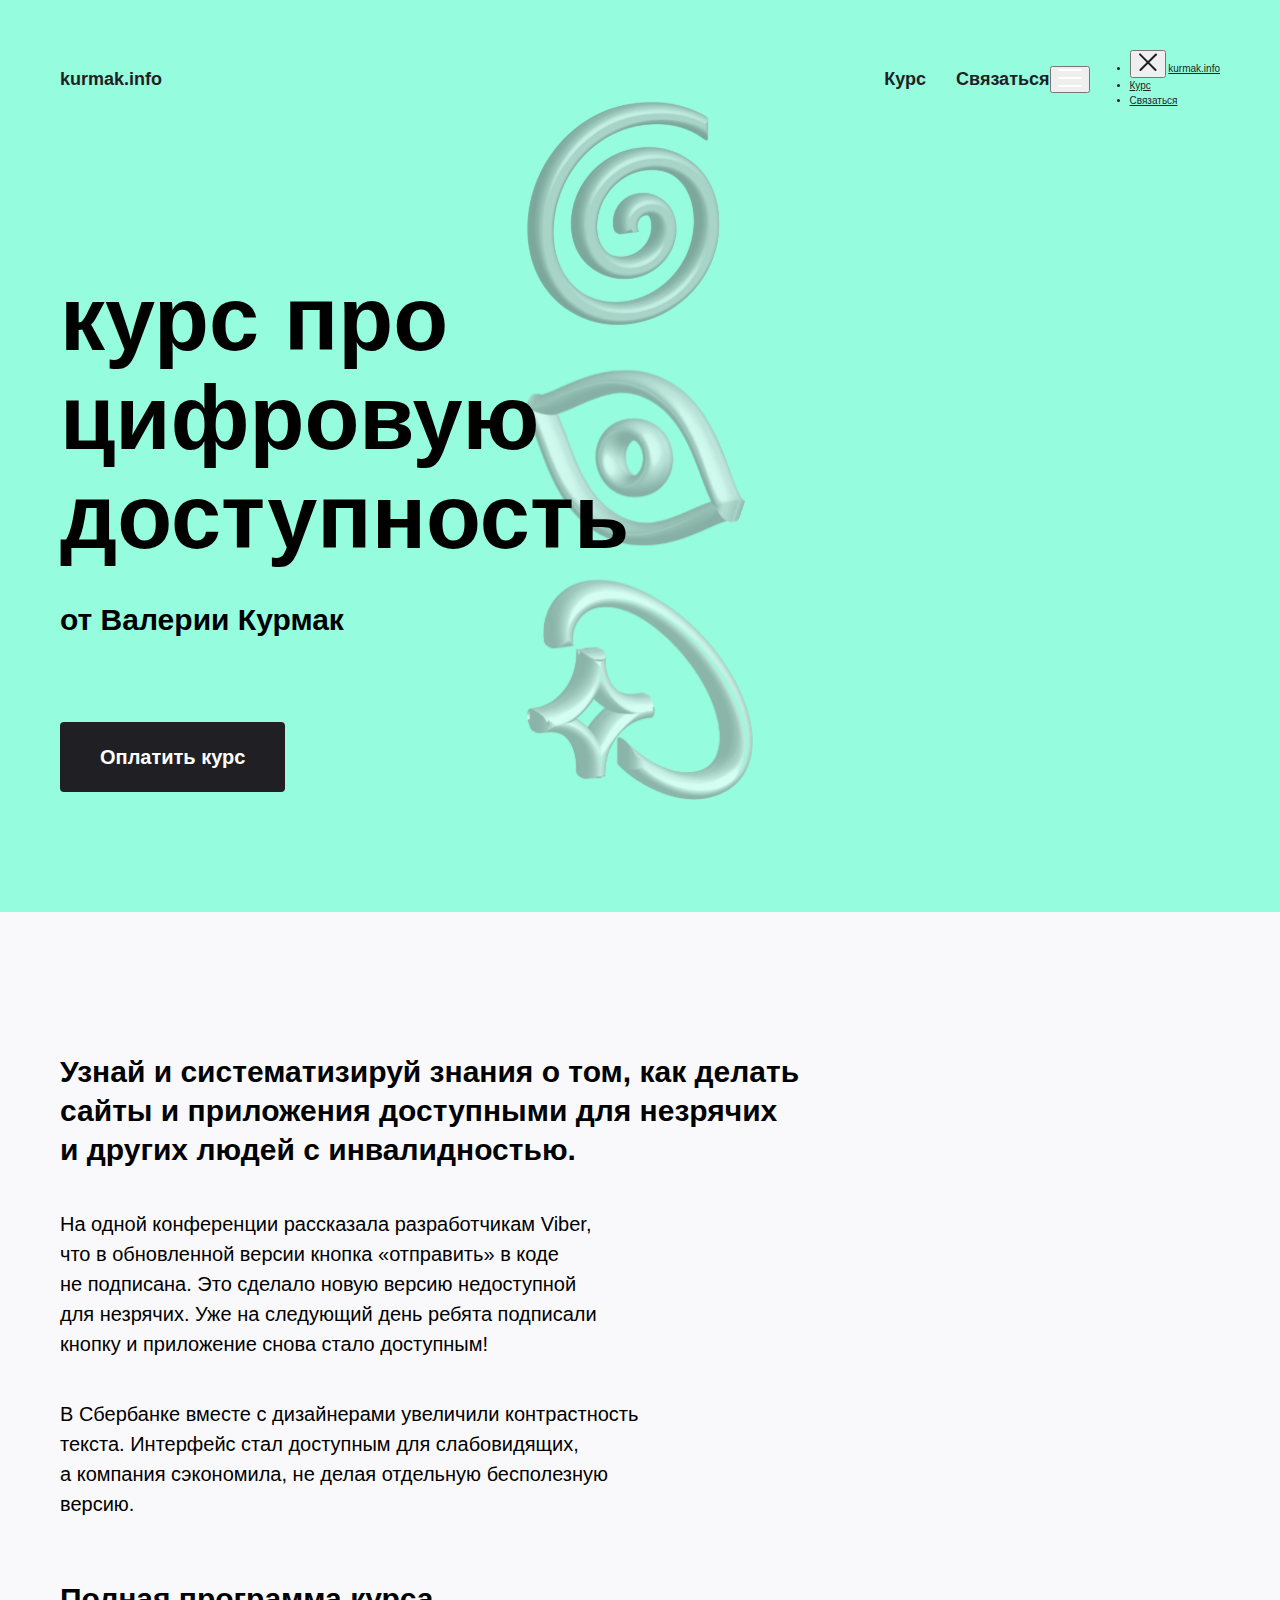
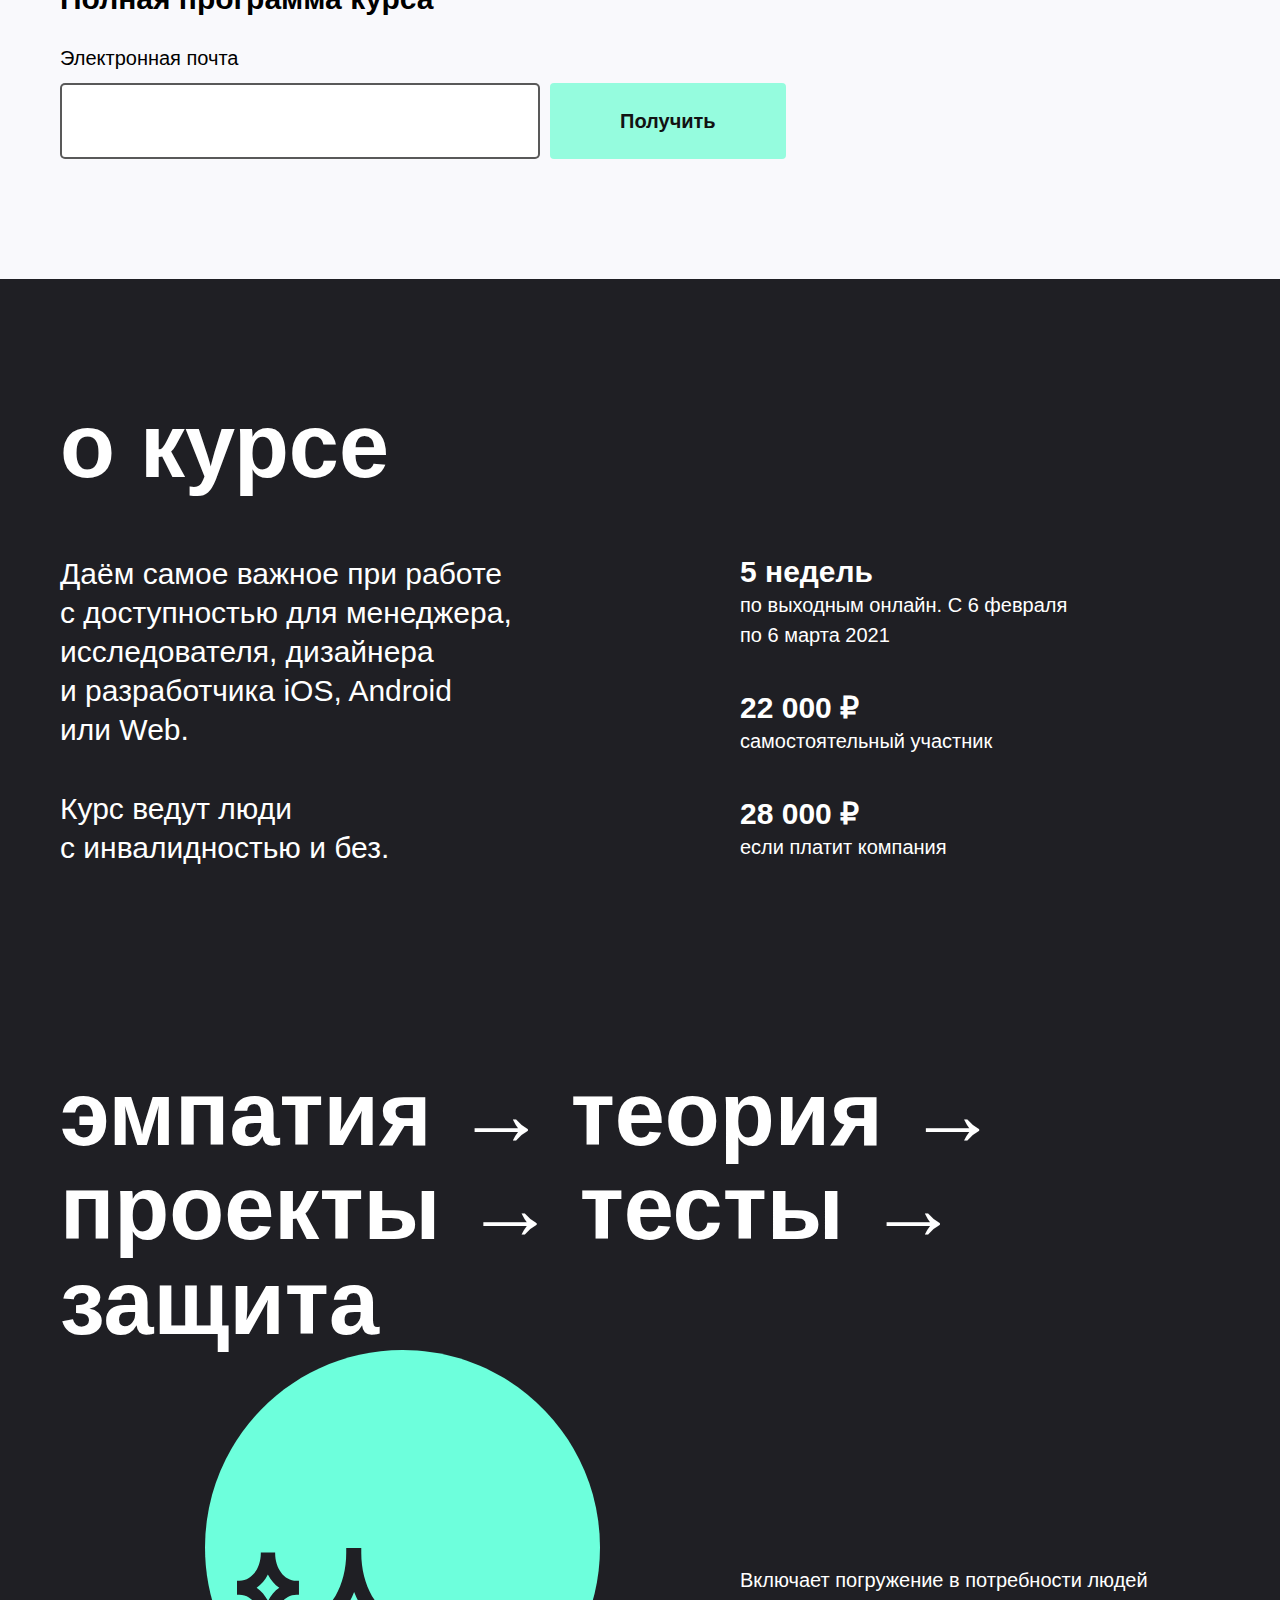
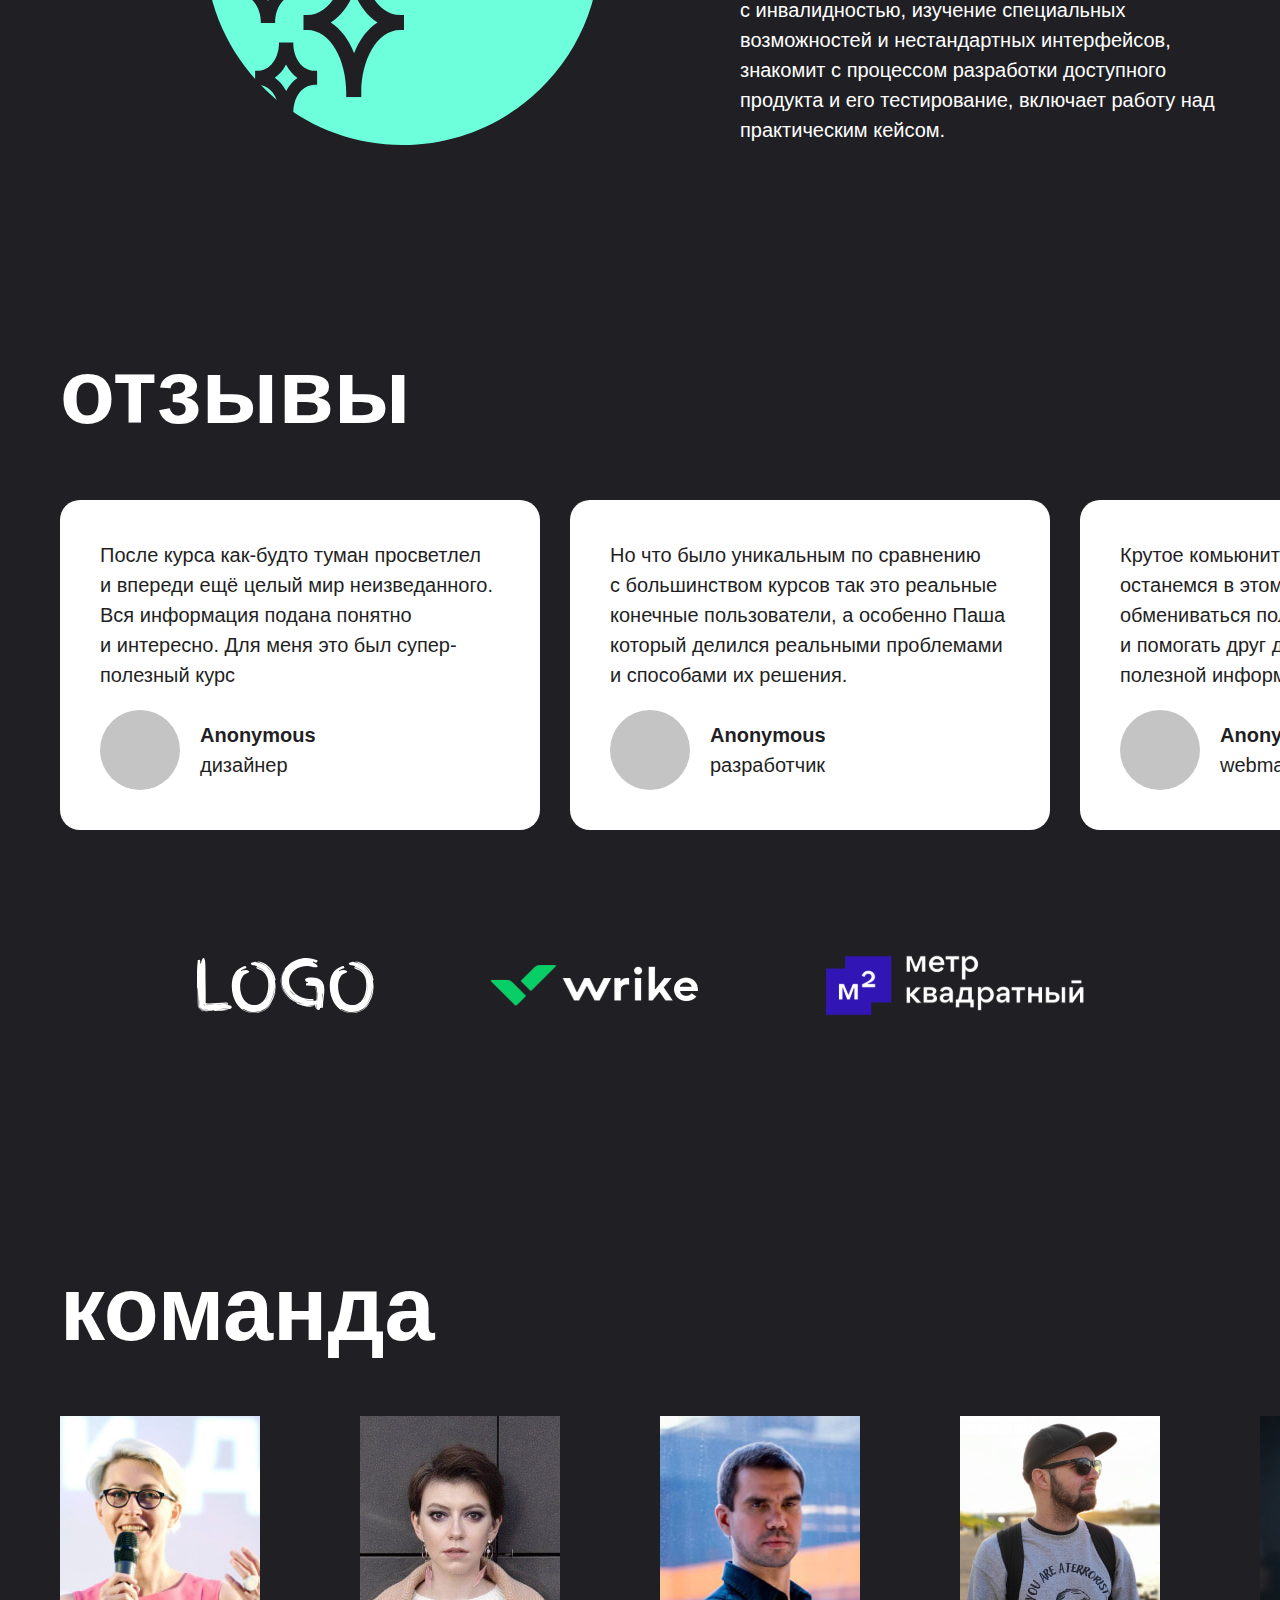
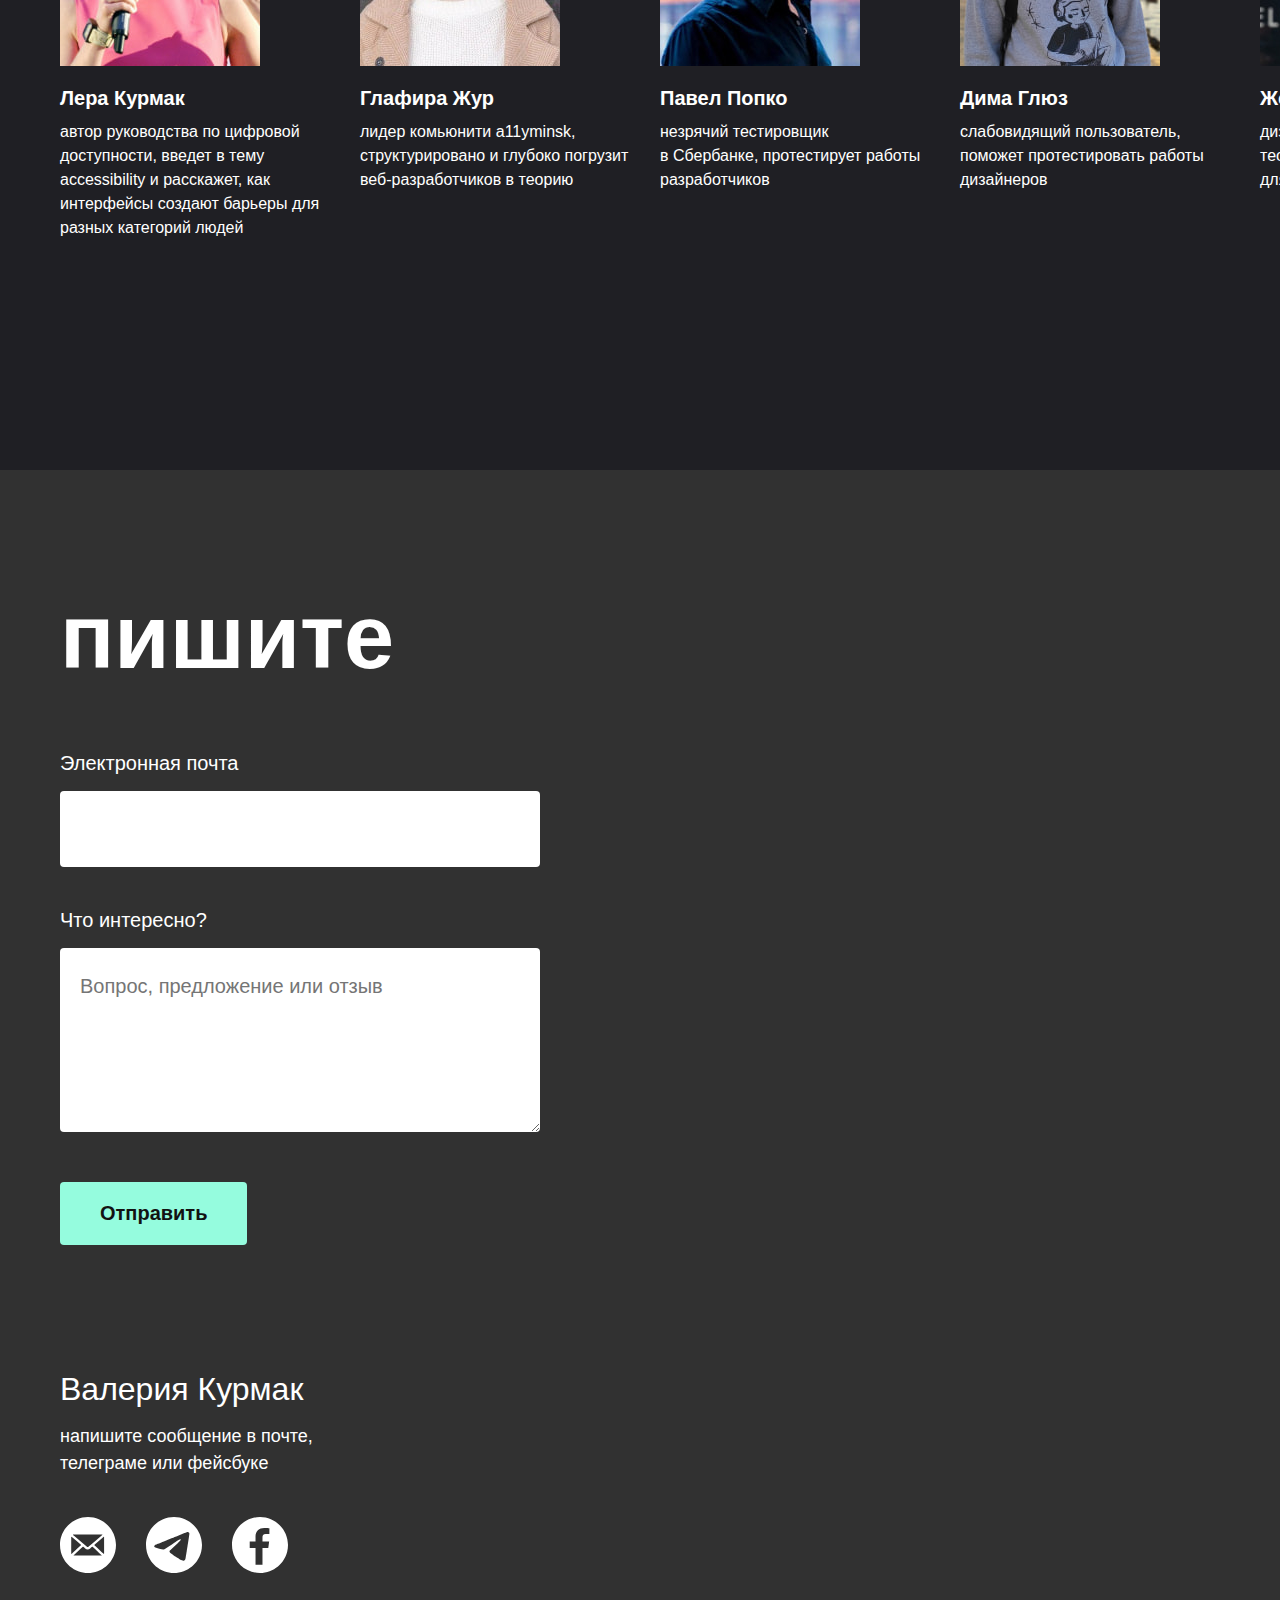
==== commit 9b61e8f9: "rearrange scripts and add mob menu" ====
--- a/course/index.html
+++ b/course/index.html
@@ -13,8 +13,30 @@
         <div class="container">
             <nav class="nav color--dark">
                 <a href="../" class="nav__item nav__item--logo" aria-label="Перейти на главную страницу">kurmak.info</a>
-                <a href="" class="nav__item">Курс</a>
-                <a href="#" class="nav__item">Связаться</a>
+                <a href="" class="nav__item mob-hide">Курс</a>
+                <a href="#write" class="nav__item mob-hide">Связаться</a>
+                <button id="nav__mob-btn"
+                    aria-haspopup="true"
+                    aria-controls="nav__mob-menu"
+                    aria-label="Открыть меню" aria-expanded="false">
+                    <svg width="24" height="18" fill="none" xmlns="http://www.w3.org/2000/svg"><rect width="24" height="2" rx="1" fill="#fff"/><rect y="8" width="24" height="2" rx="1" fill="#fff"/><rect y="16" width="24" height="2" rx="1" fill="#fff"/></svg>
+                </button>
+                <ul id="nav__mob-menu" class="mob-menu"
+                    role="menu"
+                    aria-labelledby="nav__mob-btn">
+                    <li class="mob-menu__item mob-menu__item--flex" role="none">
+                        <button id="nav__close" class="nav__close" aria-label="Закрыть меню">
+                            <svg width="20" height="19" fill="none" xmlns="http://www.w3.org/2000/svg"><rect x="2" width="24" height="2" rx="1" transform="rotate(45 2 0)" fill="#1F1F24"/><rect x="1" y="17" width="24" height="2" rx="1" transform="rotate(-45 1 17)" fill="#1F1F24"/></svg>
+                        </button>
+                        <a role="menuitem" href="../" class="mob-menu__link" aria-label="Перейти на главную страницу">kurmak.info</a>
+                    </li>
+                    <li role="none" class="mob-menu__item mob-menu__item--mb">
+                        <a role="menuitem" class="mob-menu__link" href="">Курс</a>
+                    </li>
+                    <li role="none" class="mob-menu__item">
+                        <a role="menuitem" class="mob-menu__link" href="#write">Связаться</a>
+                    </li>
+                </ul>
             </nav>
         </div>
     </header>
@@ -235,50 +257,12 @@
             </nav>
         </div>
     </footer>
-    
-    <script>
-        function setSlider(selector) {
-            const slider = document.querySelector(selector);
-            let isDown = false;
-            let startX;
-            let scrollLeft;
-
-            slider.addEventListener('mousedown', e => {
-                isDown = true;
-                slider.classList.add('active');
-                startX = e.pageX - slider.offsetLeft;
-                scrollLeft = slider.scrollLeft;
-            });
-            slider.addEventListener('mouseleave', _ => {
-                isDown = false;
-                slider.classList.remove('active');
-            });
-            slider.addEventListener('mouseup', _ => {
-                isDown = false;
-                slider.classList.remove('active');
-            });
-            slider.addEventListener('mousemove', e => {
-                if (!isDown) return;
-                e.preventDefault();
-                const x = e.pageX - slider.offsetLeft;
-                const SCROLL_SPEED = 1;
-                const walk = (x - startX) * SCROLL_SPEED;
-                slider.scrollLeft = scrollLeft - walk;
-            });
-        }
-
-        document.addEventListener('DOMContentLoaded', () => {            
-            setSlider('.reviews__wrap');
-            setSlider('.team__wrap');
-        })
-    </script>
+
     <script
     src="https://code.jquery.com/jquery-3.4.1.min.js"
     integrity="sha256-CSXorXvZcTkaix6Yvo6HppcZGetbYMGWSFlBw8HfCJo="
     crossorigin="anonymous"></script>
-    <script src="../wow.min.js"></script>
-    <script>
-        $(() => {new WOW().init();})
-    </script>
+    <script src="../scripts/wow.min.js"></script>
+    <script src="../scripts/script.js"></script>
 </body>
 </html>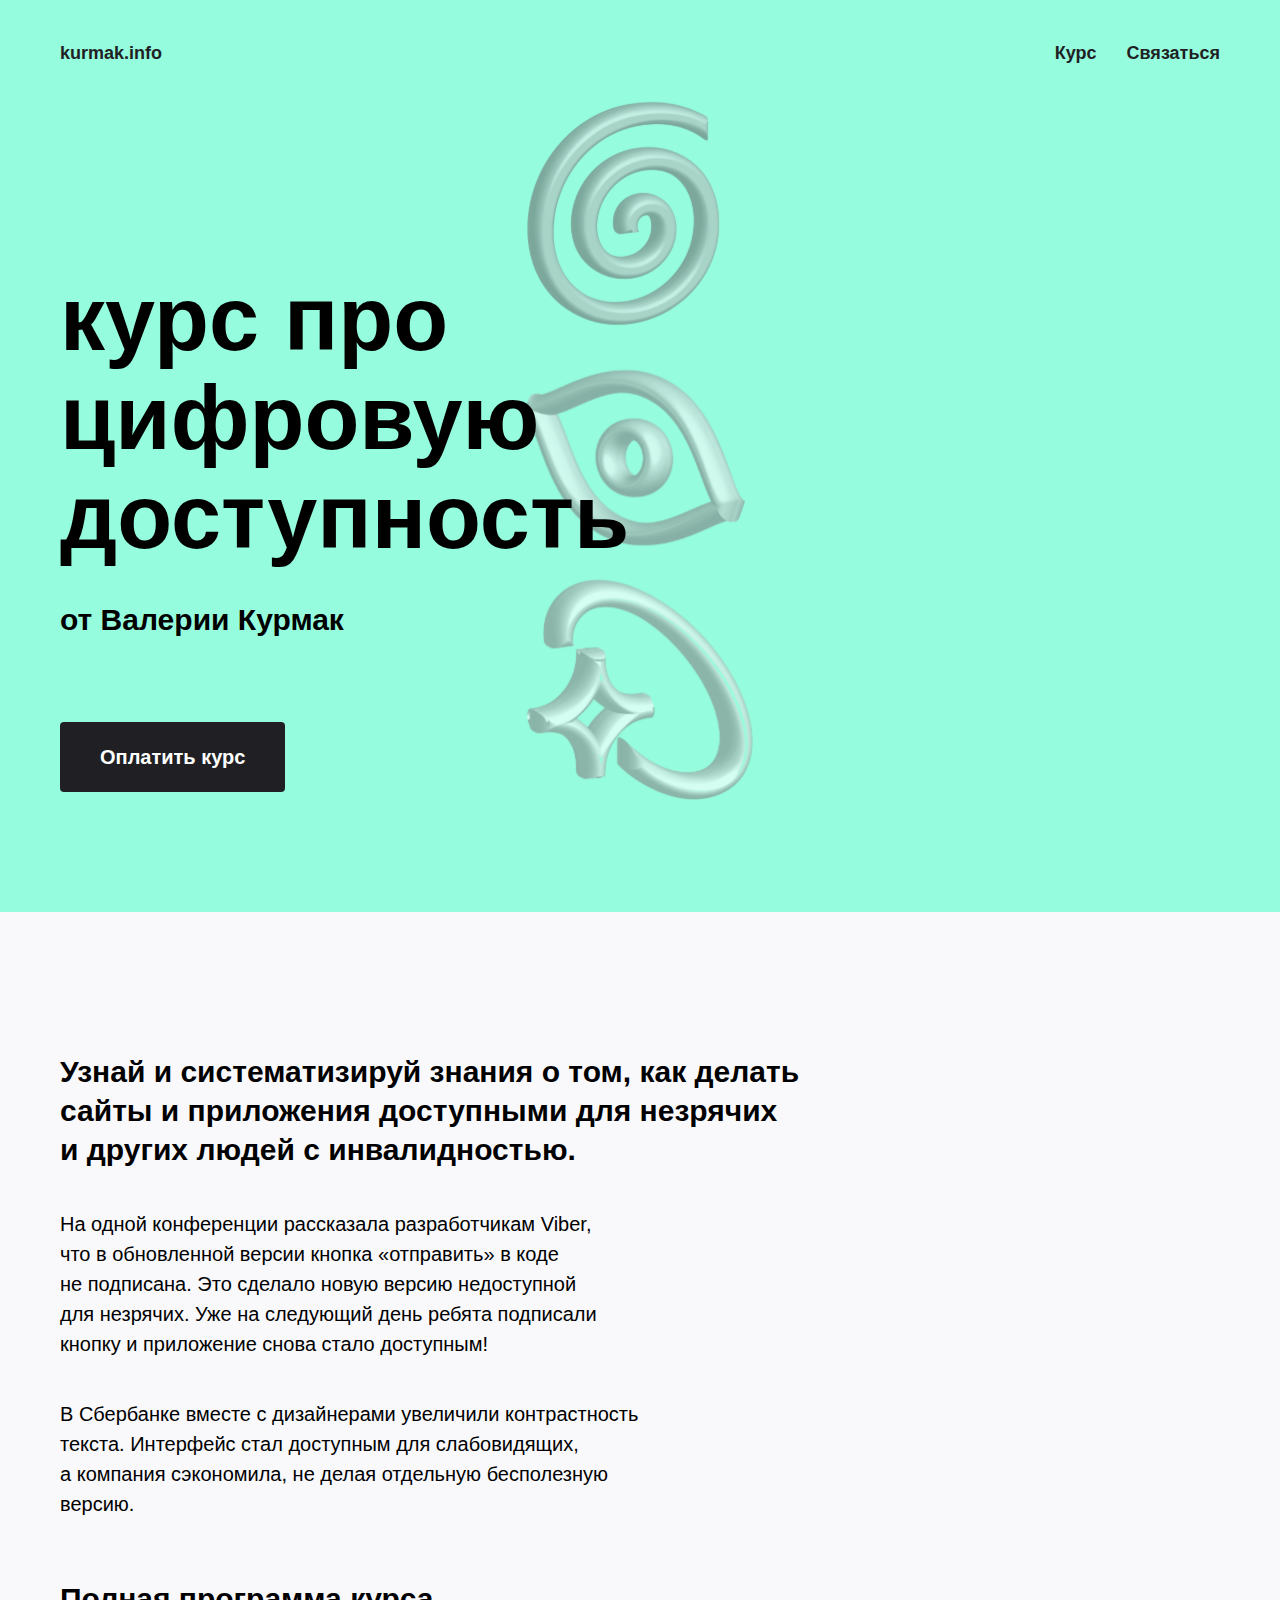
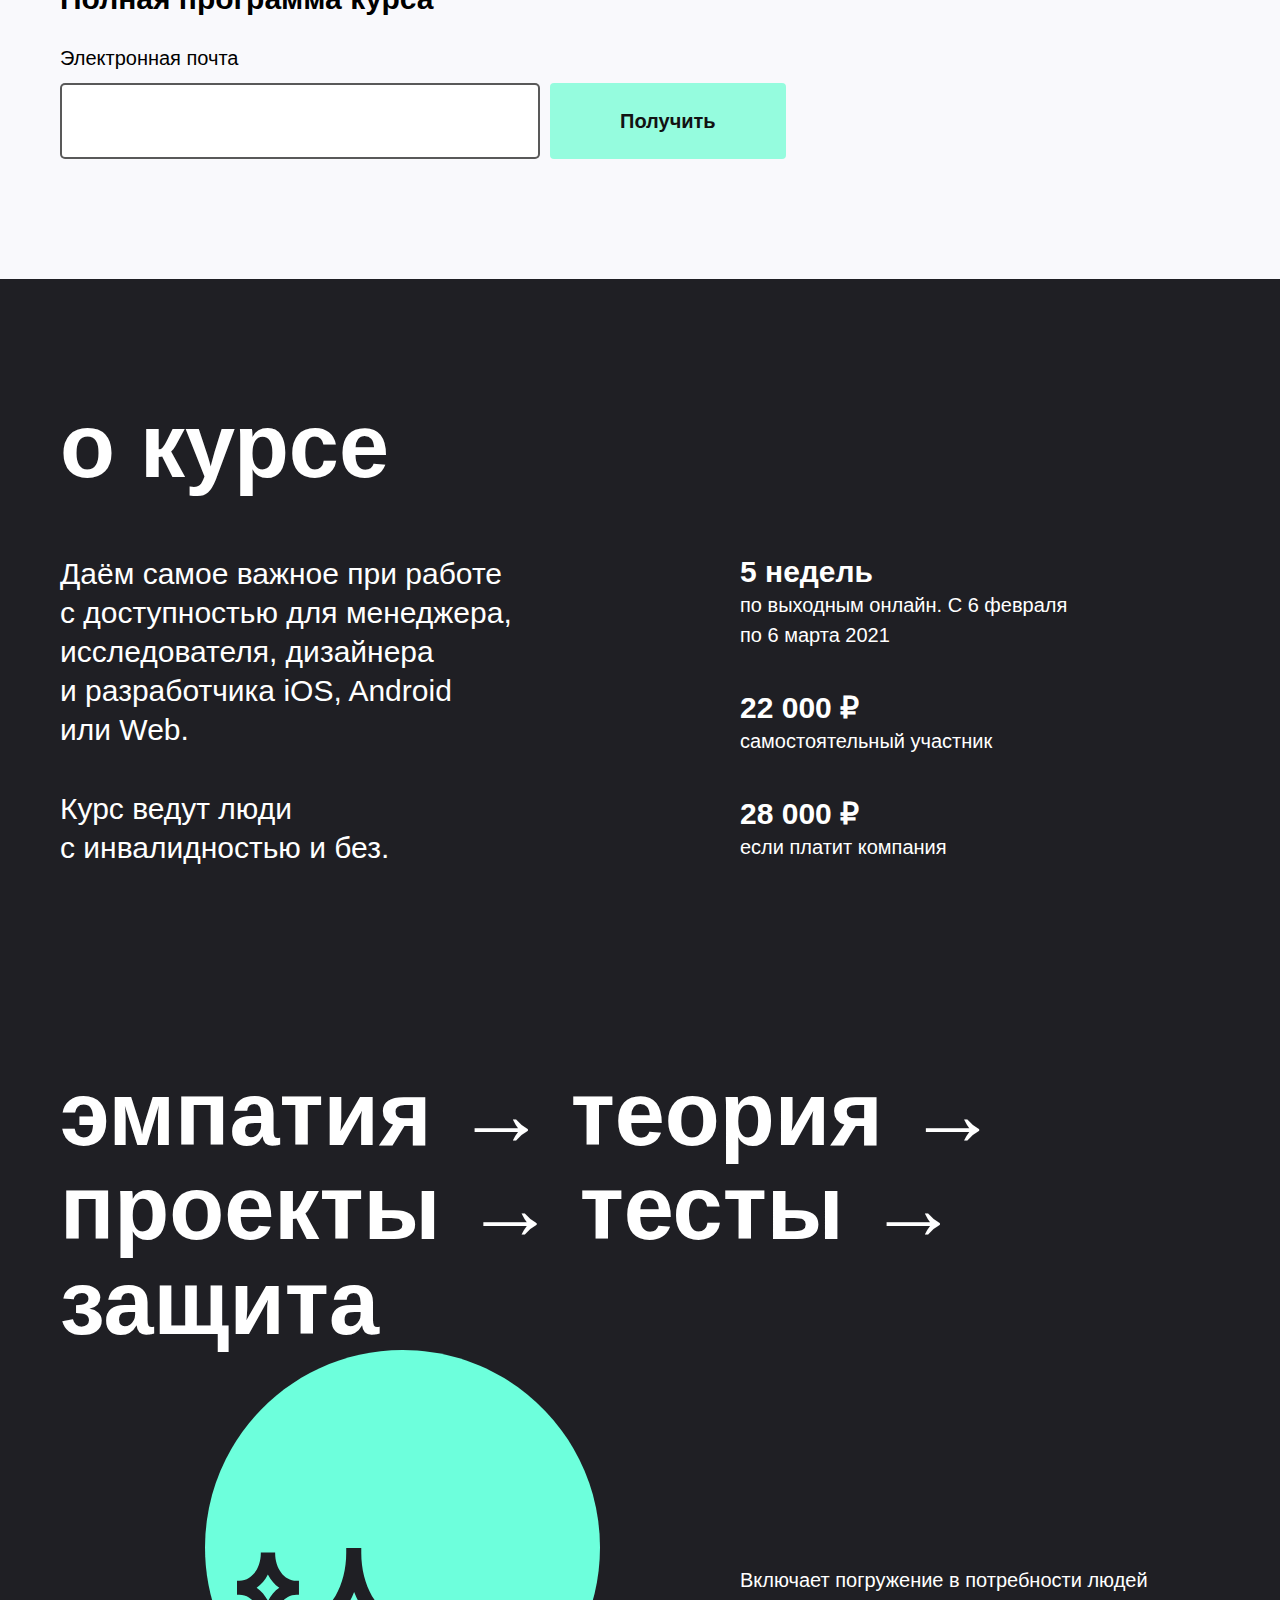
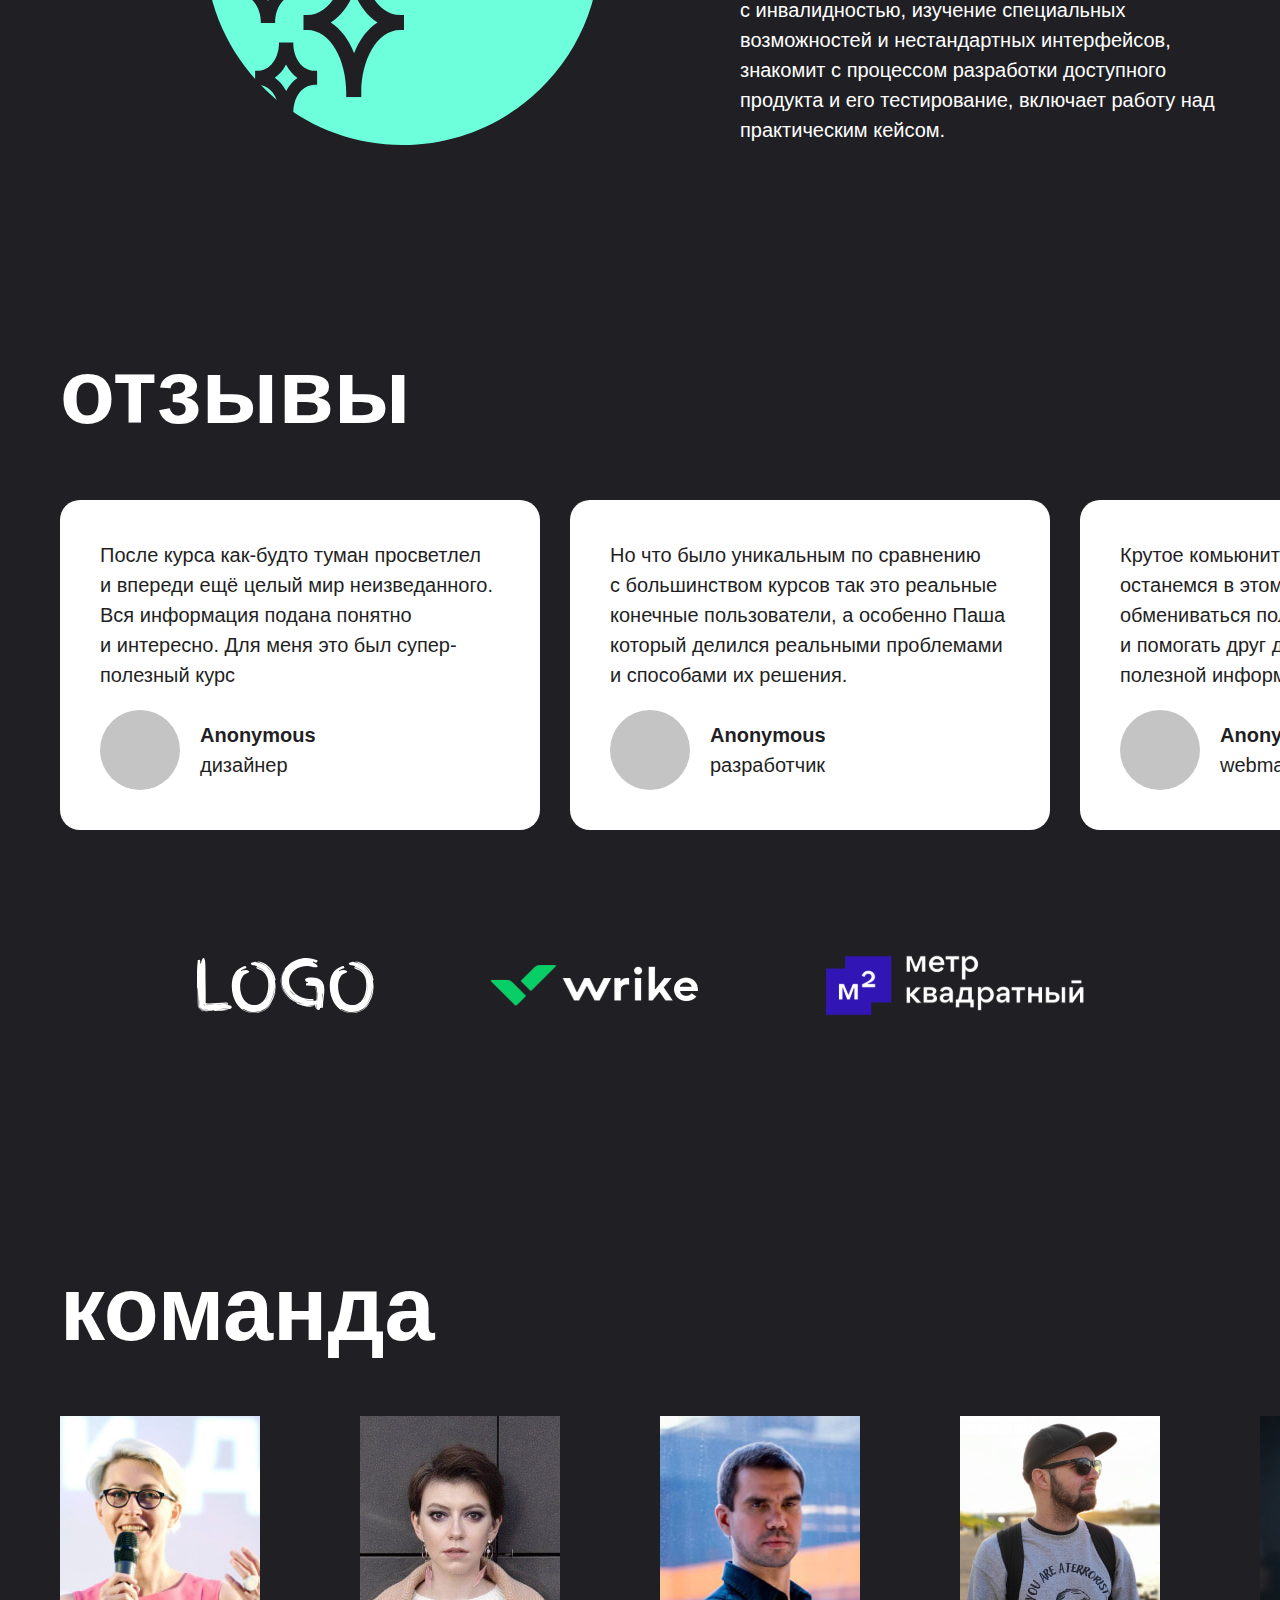
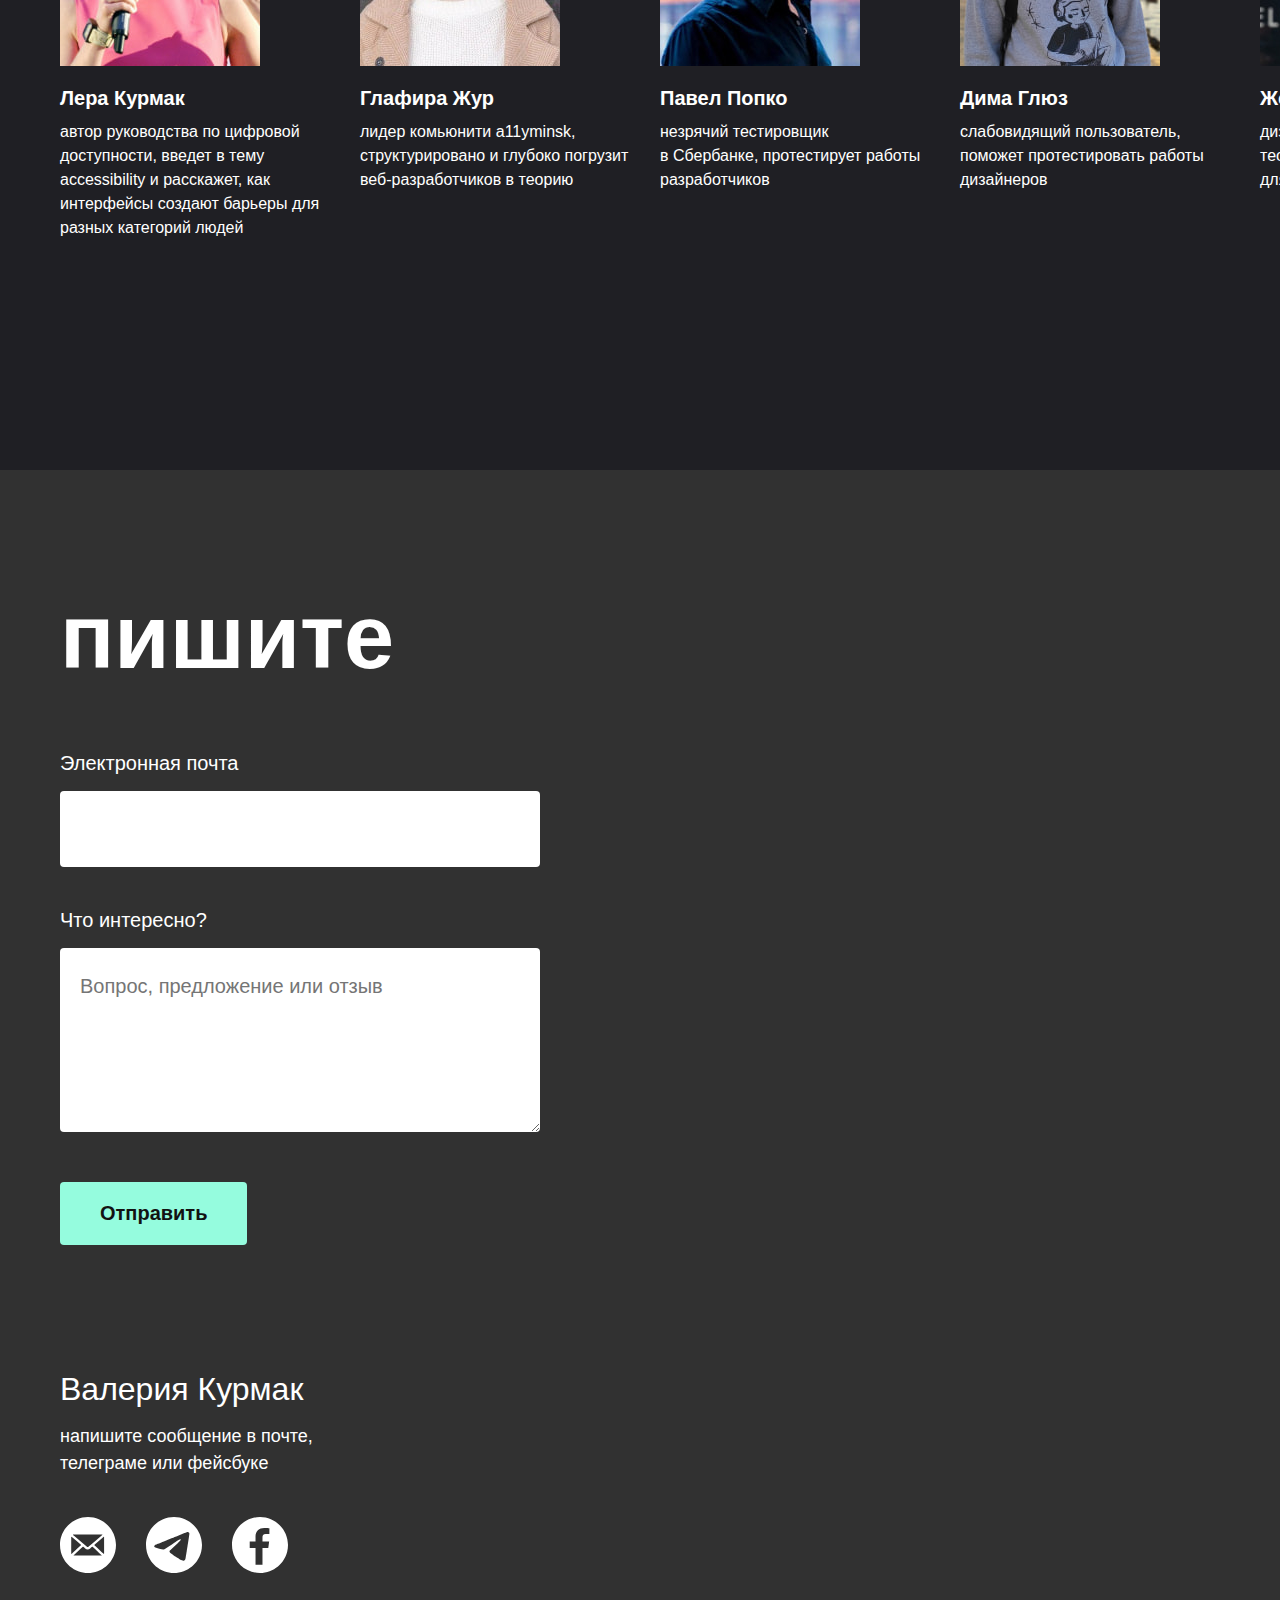
==== commit 54991755: "add mob menu to index + some fixes" ====
--- a/course/index.html
+++ b/course/index.html
@@ -225,7 +225,7 @@
 
         <section class="write section" id="write">
             <div class="container">
-                <h2>пишите</h2>
+                <h2 class="fadeInUp wow">пишите</h2>
                 <form action="" class="main-form">
                     <div class="main-form__field main-form__field--first">
                         <label for="email" class="main-form__label">Электронная почта</label>
@@ -241,7 +241,7 @@
         </section>
     </main>
     <footer class="footer">
-        <div class="container fadeInUp wow">
+        <div class="container">
             <p class="footer__title">Валерия Курмак</p>
             <p class="footer__text">напишите сообщение в&nbsp;почте, телеграме или&nbsp;фейсбуке</p>
             <nav class="footer__nav" aria-label="Социальные ссылки">
--- a/styles/style.css
+++ b/styles/style.css
@@ -25,11 +25,12 @@
 .offset.slide{display:block;width:calc((100vw - (var(--container))) / 2);flex-shrink:0}
 .slide{scroll-snap-align:start}
 .slider.active{scroll-snap-type:unset}
-.header{position:absolute;color:#fff;left:0;right:0;top:0;z-index:2}
+.header{position:absolute;color:#fff;left:0;right:0;top:0;z-index:5}
 .nav{display:flex;justify-content:space-between;align-items:center;padding-top:40px}
 .nav__item{font-size:1.8em;text-decoration:none;margin-left:30px;font-weight:600}
 .nav__item--logo{padding-left:0;margin-right:auto;margin-left:0}
 .nav__item:hover,.nav__item:focus{text-decoration:underline;text-underline-position:under}
+#nav__mob-menu,#nav__mob-btn{display: none;}
 .banner{background:var(--dark);color:#fff;padding-top:240px;padding-bottom:150px;position:relative}
 .banner__eye{position:absolute;right:0;top:7%;display:block;width:25vw;z-index:1;animation:scaleEye 4s ease-in-out infinite}
 @keyframes scaleEye {
--- a/styles/responsive.css
+++ b/styles/responsive.css
@@ -1,7 +1,5 @@
 @media (max-width: 1200px) {
-    :root{
-        --container: 95%;
-    }
+    :root{--container: 95%;}
     .banner__eye{top:10%}
     .course-top{background-position:right center}
     .reason-list{grid-gap:60px}
@@ -50,6 +48,19 @@
     .empathy__img{width:250px;top:35%;right:-12%}
     .course-top__heading{margin-bottom:25px}
     .course-top__sub{font-size:2.7em}
+    .nav{padding-top: 30px}
+    .mob-hide{display: none}
+    #nav__mob-btn{display: block;border: none;background-color: transparent;padding: 0;}
+    #nav__mob-menu{display:none;position: absolute;background-color: var(--mint);box-shadow: 0 0 5px grey;border-radius: 0 0 4px 4px;top: 0;left: 0;right: 0;margin: 0;padding:30px 20px;list-style-type:none;}
+    #nav__mob-menu.show{display: block;animation:show 0.8s ease-in-out forwards}
+    @keyframes show {0% {opacity: 0;} 100% {opacity: 100%;}}
+    #nav__mob-menu.hide{animation:hide 0.8s ease-in-out forwards}
+    @keyframes hide {0% {opacity: 100%;} 100% {opacity: 0;}}
+    .nav__close{border: none;background-color: transparent;padding: 0;}
+    .mob-menu__link {font-weight: 600;font-size: 1.8em;line-height: 1.8;text-decoration: none;display: block}
+    .mob-menu__link:hover,.mob-menu__link:focus {text-decoration: underline;}
+    .mob-menu__item--mb{margin-bottom: 10px;}
+    .mob-menu__item--flex{display: flex;align-items: center;margin-bottom: 30px;flex-direction: row-reverse;justify-content: space-between;}
 }
 @media (max-width: 480px) {
     h1{font-size:4em;margin-bottom:30px}
@@ -108,6 +119,7 @@
     .person{min-width:220px}
     .person__name{font-size:1.6em}
     .person__description{font-size:1.4em}
+    .mob-menu__link{font-size: 1.6em;line-height: 2.1;}
 }
 @media (max-width: 420px) {
     .course-top{background-position:calc(100% + 80px) center}
